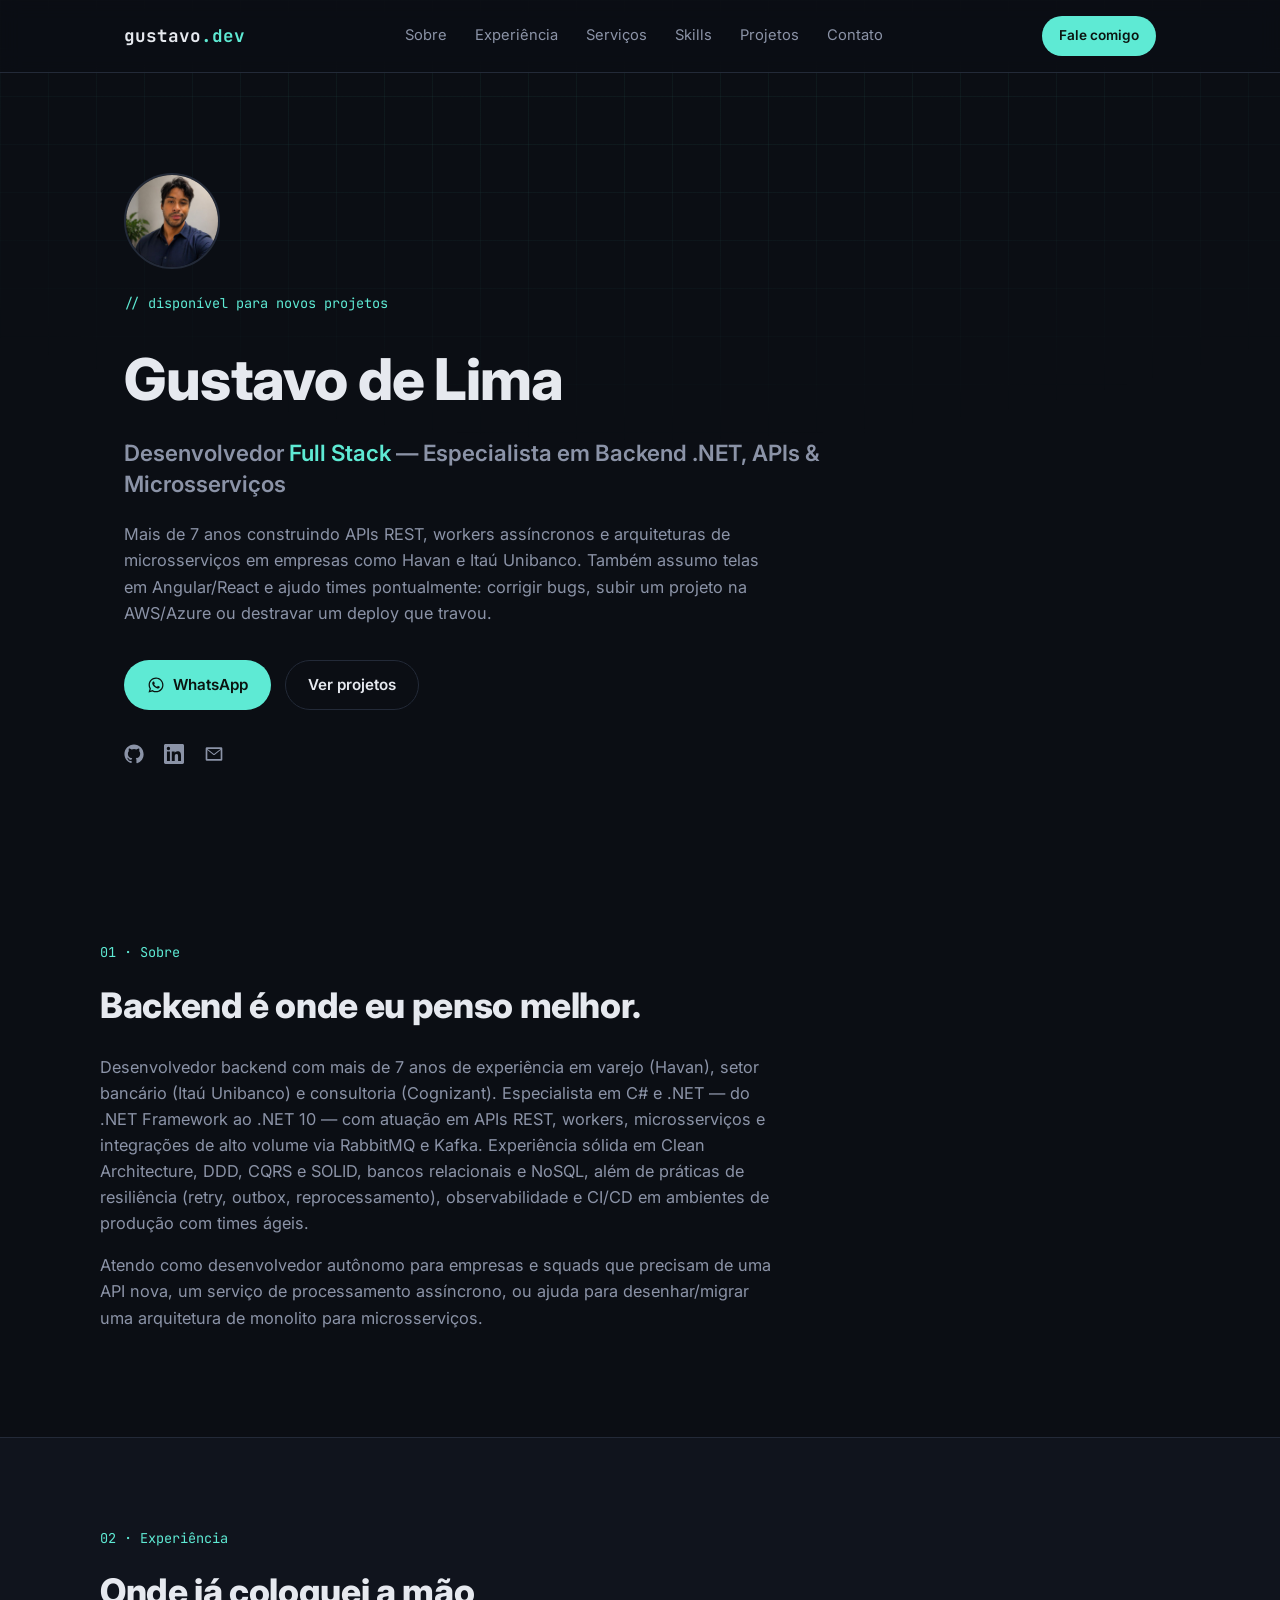
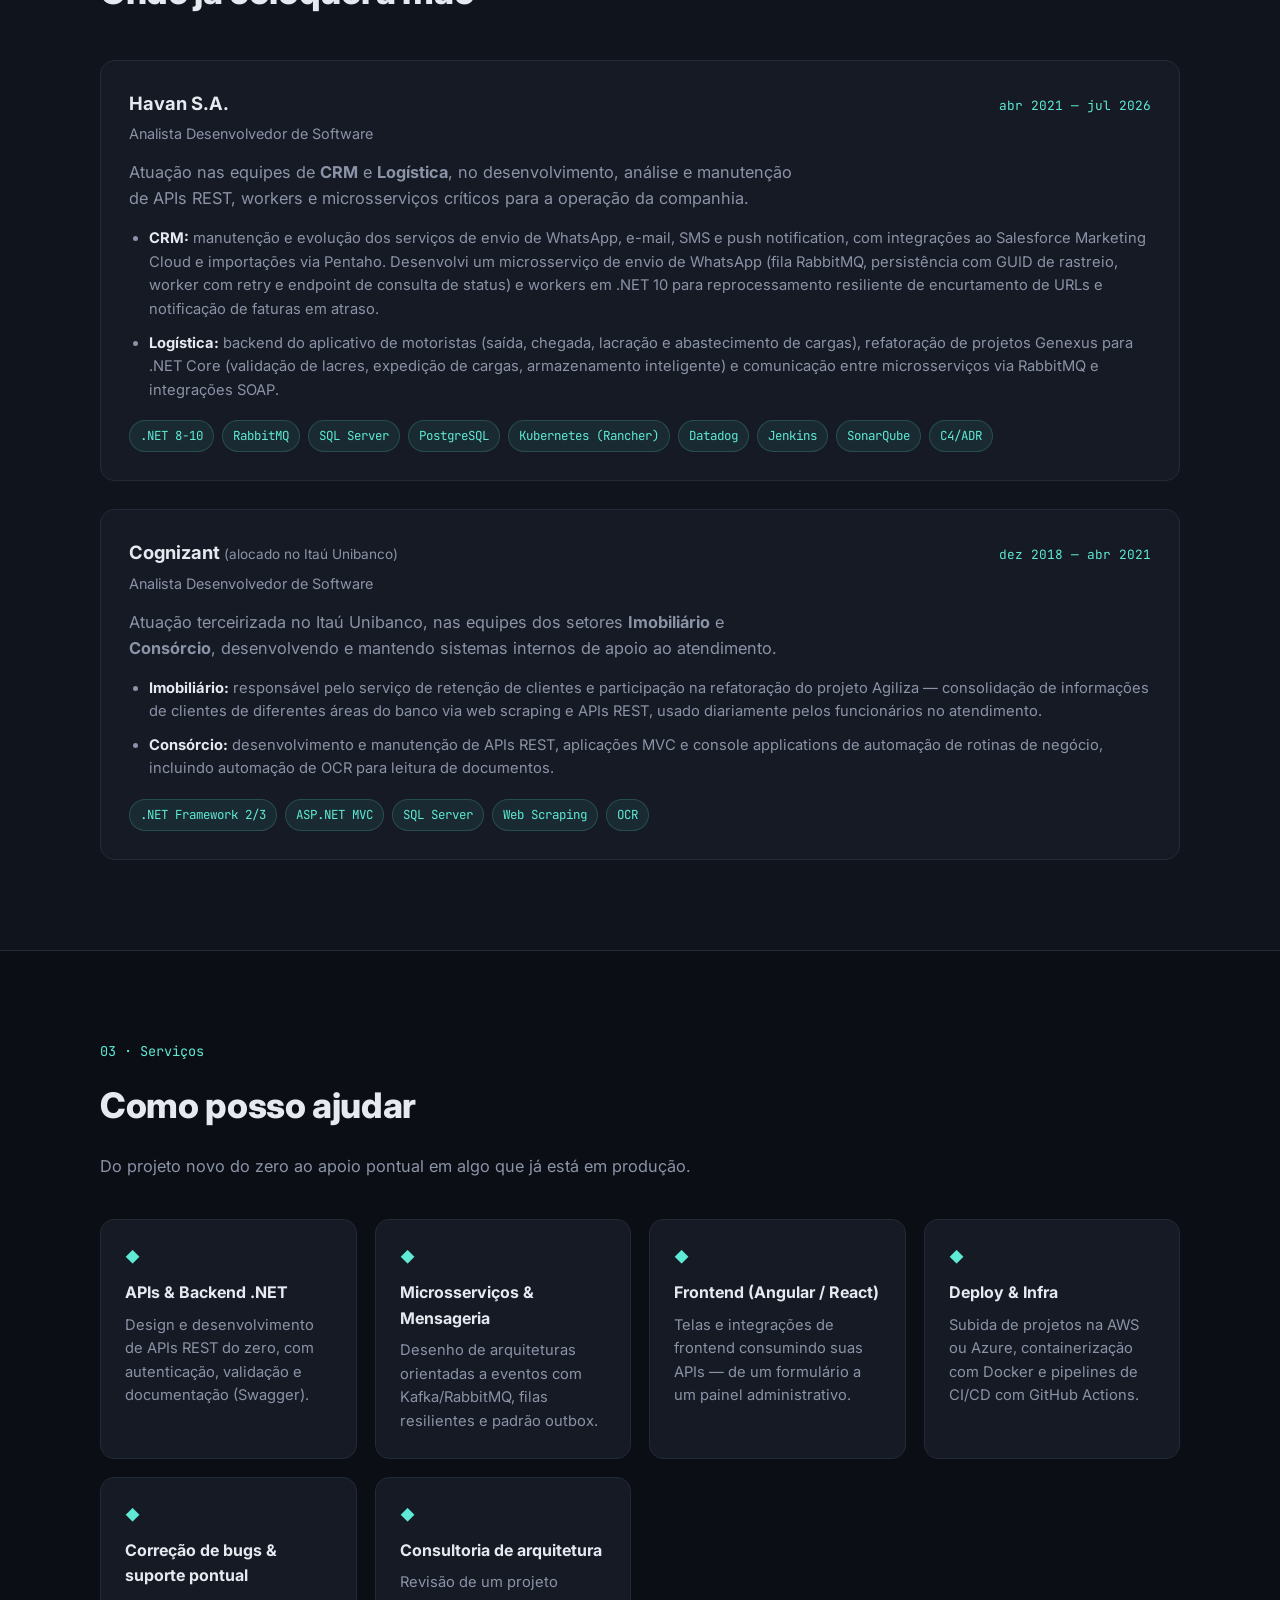
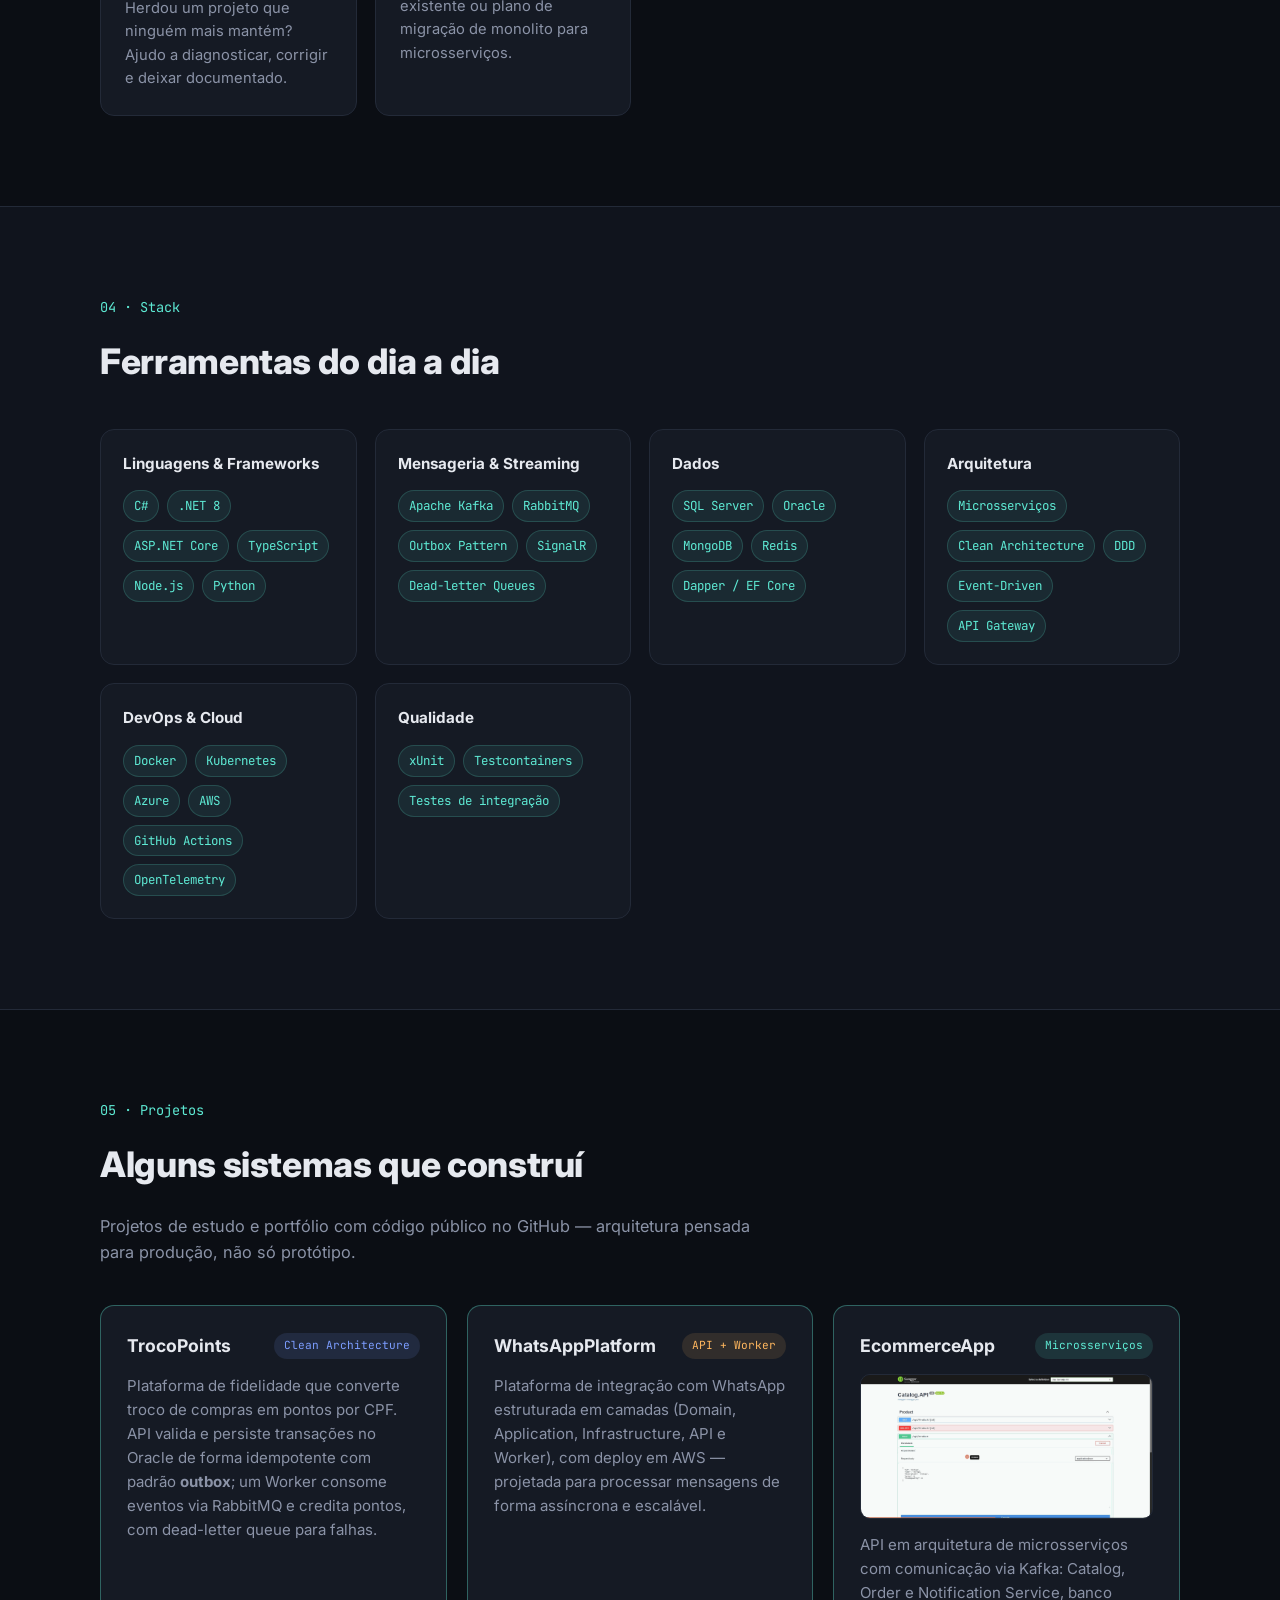
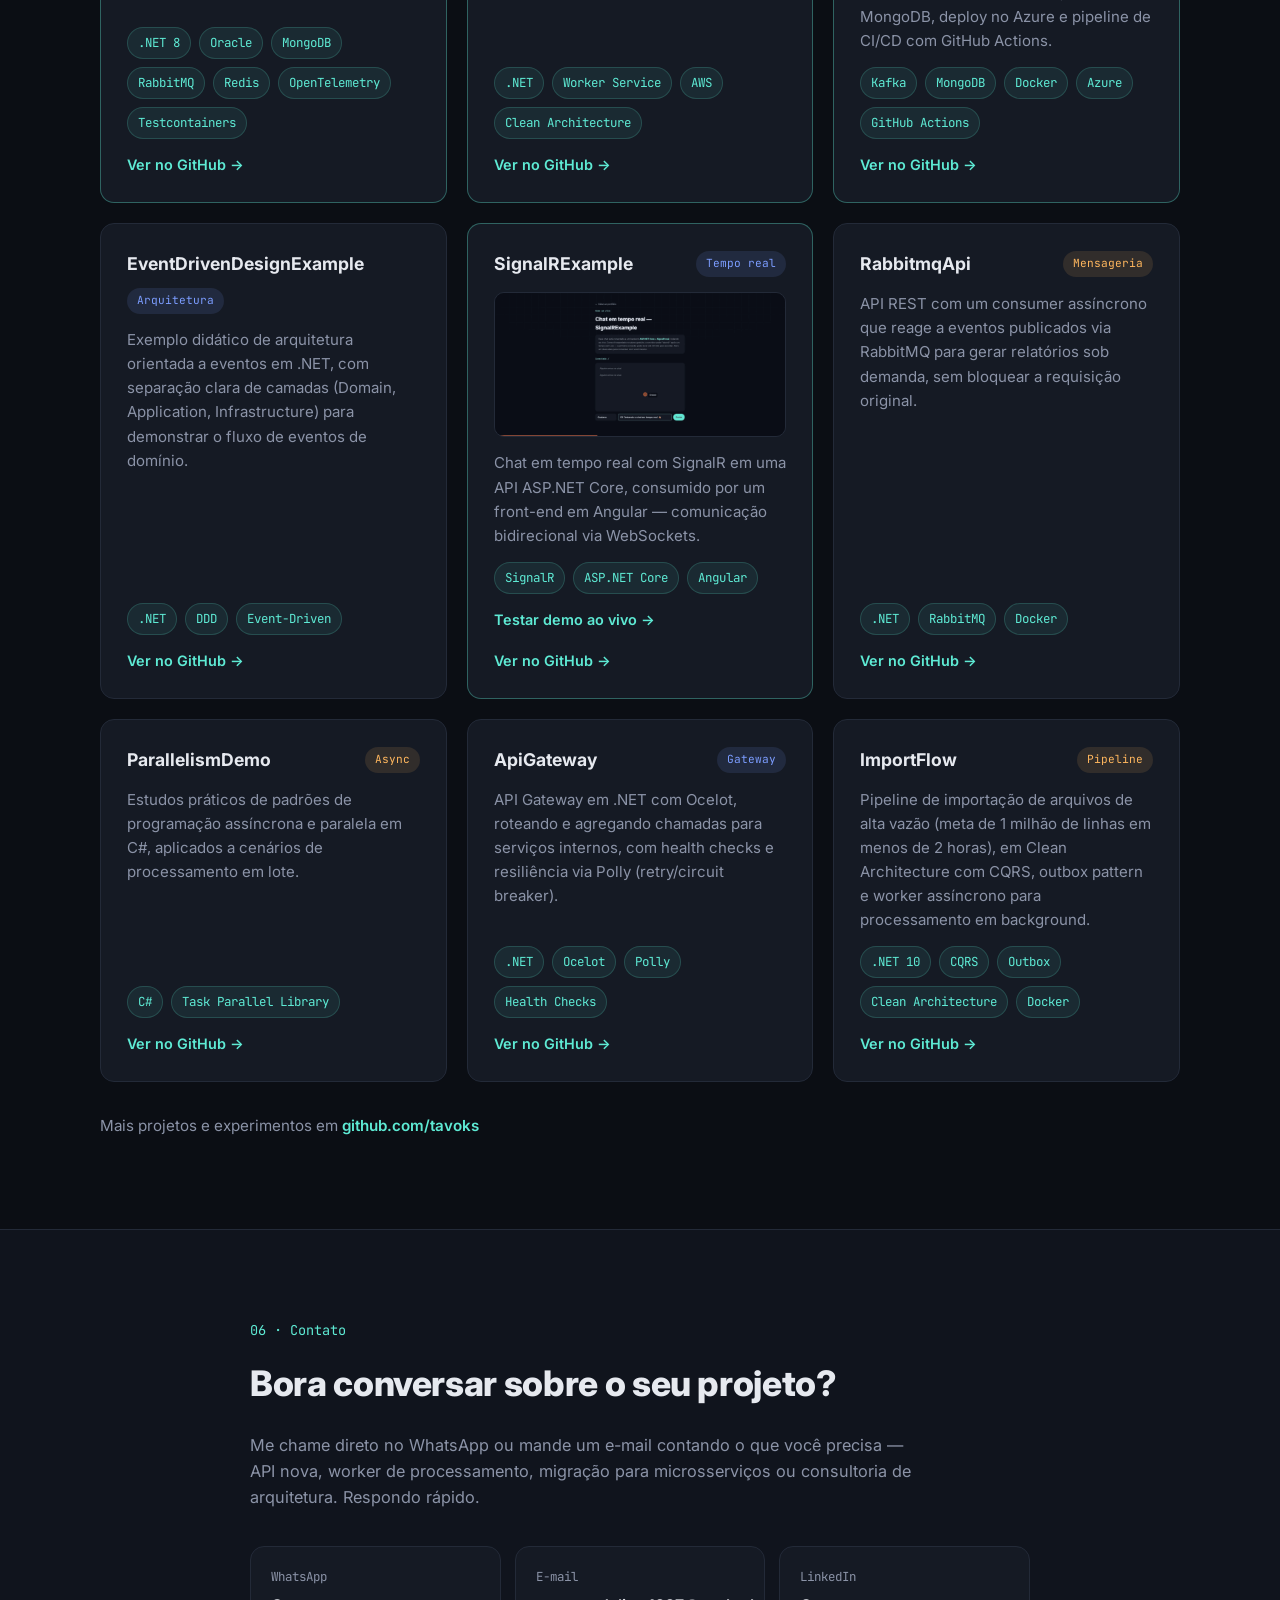
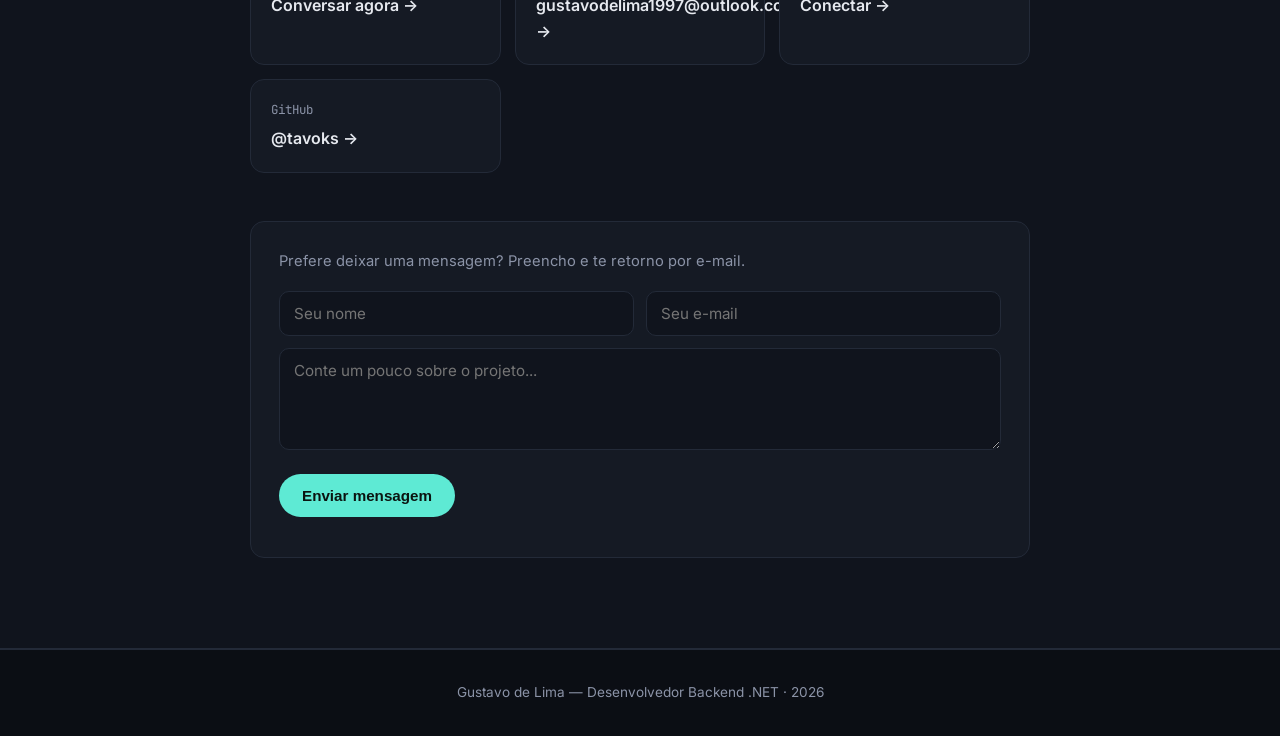
==== index.html @ 50f47895 "Adiciona cards do ApiGateway e ImportFlow" ====
<!DOCTYPE html>
<html lang="pt-BR">
<head>
<meta charset="UTF-8">
<meta name="viewport" content="width=device-width, initial-scale=1.0">
<title>Gustavo de Lima — Desenvolvedor Backend .NET</title>
<meta name="description" content="Gustavo de Lima — Desenvolvedor backend freelancer especializado em APIs REST, microsserviços orientados a eventos e workers em .NET, Kafka e RabbitMQ.">
<link rel="icon" href="data:,">
<link rel="preconnect" href="https://fonts.googleapis.com">
<link rel="preconnect" href="https://fonts.gstatic.com" crossorigin>
<link href="https://fonts.googleapis.com/css2?family=JetBrains+Mono:wght@400;500;700&family=Inter:wght@400;500;600;700;800&display=swap" rel="stylesheet">
<link rel="stylesheet" href="css/style.css">
</head>
<body>

<div class="bg-grid"></div>

<header class="nav">
  <div class="nav-inner">
    <a href="#home" class="logo">gustavo<span class="accent">.dev</span></a>
    <nav class="nav-links">
      <a href="#sobre">Sobre</a>
      <a href="#experiencia">Experiência</a>
      <a href="#servicos">Serviços</a>
      <a href="#skills">Skills</a>
      <a href="#projetos">Projetos</a>
      <a href="#contato">Contato</a>
    </nav>
    <a class="btn btn-small btn-primary" href="https://wa.me/5511945741566?text=Ol%C3%A1%20Gustavo%2C%20vim%20pelo%20seu%20portf%C3%B3lio%20e%20gostaria%20de%20conversar%20sobre%20um%20projeto." target="_blank" rel="noopener">Fale comigo</a>
  </div>
</header>

<main>

  <section id="home" class="hero">
    <div class="hero-inner">
      <img src="assets/profile.jpg" alt="Gustavo de Lima" class="hero-photo">
      <p class="eyebrow">// disponível para novos projetos</p>
      <h1>Gustavo de Lima</h1>
      <h2 class="hero-role">Desenvolvedor <span class="accent">Full Stack</span> — Especialista em Backend .NET, APIs &amp; Microsserviços</h2>
      <p class="hero-desc">
        Mais de 7 anos construindo APIs REST, workers assíncronos e arquiteturas de microsserviços
        em empresas como Havan e Itaú Unibanco. Também assumo telas em Angular/React e ajudo
        times pontualmente: corrigir bugs, subir um projeto na AWS/Azure ou destravar um
        deploy que travou.
      </p>
      <div class="hero-cta">
        <a class="btn btn-primary" href="https://wa.me/5511945741566?text=Ol%C3%A1%20Gustavo%2C%20vim%20pelo%20seu%20portf%C3%B3lio%20e%20gostaria%20de%20conversar%20sobre%20um%20projeto." target="_blank" rel="noopener">
          <svg class="ico" viewBox="0 0 24 24" fill="currentColor" width="18" height="18"><path d="M12.04 2C6.58 2 2.13 6.45 2.13 11.91c0 1.79.47 3.54 1.36 5.08L2 22l5.19-1.44a9.9 9.9 0 0 0 4.85 1.24h.01c5.46 0 9.9-4.45 9.9-9.9 0-2.65-1.03-5.13-2.9-7-1.88-1.87-4.36-2.9-7.01-2.9Zm0 18.13h-.01a8.2 8.2 0 0 1-4.19-1.15l-.3-.18-3.08.86.82-3.01-.2-.31a8.19 8.19 0 0 1-1.26-4.43c0-4.53 3.69-8.22 8.23-8.22 2.2 0 4.26.86 5.82 2.42a8.16 8.16 0 0 1 2.41 5.81c0 4.53-3.69 8.21-8.24 8.21Zm4.51-6.16c-.25-.12-1.46-.72-1.69-.8-.23-.08-.39-.12-.56.13-.16.24-.64.8-.78.96-.14.16-.29.18-.53.06-.25-.12-1.05-.39-2-1.23-.74-.66-1.24-1.48-1.39-1.72-.14-.25-.02-.38.11-.5.11-.11.25-.29.37-.43.12-.15.16-.25.25-.41.08-.16.04-.31-.02-.43-.06-.12-.56-1.35-.77-1.85-.2-.48-.41-.42-.56-.43-.14-.01-.31-.01-.48-.01-.16 0-.43.06-.66.31-.23.24-.86.85-.86 2.06 0 1.22.89 2.4 1.01 2.56.12.16 1.75 2.68 4.25 3.75.59.26 1.06.41 1.42.53.6.19 1.14.16 1.57.1.48-.07 1.46-.6 1.67-1.17.2-.58.2-1.08.14-1.18-.06-.1-.22-.16-.47-.28Z"/></svg>
          WhatsApp
        </a>
        <a class="btn btn-ghost" href="#projetos">Ver projetos</a>
      </div>
      <div class="hero-links">
        <a href="https://github.com/tavoks" target="_blank" rel="noopener" aria-label="GitHub">
          <svg viewBox="0 0 24 24" fill="currentColor" width="20" height="20"><path d="M12 .5C5.65.5.5 5.65.5 12c0 5.09 3.29 9.4 7.86 10.93.58.1.79-.25.79-.56 0-.27-.01-1.17-.02-2.12-3.2.7-3.88-1.36-3.88-1.36-.52-1.33-1.28-1.68-1.28-1.68-1.05-.72.08-.7.08-.7 1.16.08 1.77 1.19 1.77 1.19 1.03 1.77 2.7 1.26 3.36.96.1-.75.4-1.26.73-1.55-2.55-.29-5.24-1.28-5.24-5.68 0-1.26.45-2.29 1.19-3.09-.12-.29-.52-1.46.11-3.05 0 0 .97-.31 3.18 1.18a10.9 10.9 0 0 1 5.79 0c2.2-1.49 3.17-1.18 3.17-1.18.63 1.59.23 2.76.11 3.05.74.8 1.19 1.83 1.19 3.09 0 4.41-2.69 5.39-5.25 5.67.41.36.78 1.06.78 2.14 0 1.55-.01 2.79-.01 3.17 0 .31.21.67.8.56A10.52 10.52 0 0 0 23.5 12C23.5 5.65 18.35.5 12 .5Z"/></svg>
        </a>
        <a href="https://www.linkedin.com/in/gustavo-lima-16621a137/" target="_blank" rel="noopener" aria-label="LinkedIn">
          <svg viewBox="0 0 24 24" fill="currentColor" width="20" height="20"><path d="M20.45 20.45h-3.55v-5.57c0-1.33-.02-3.03-1.85-3.03-1.86 0-2.14 1.45-2.14 2.94v5.66H9.36V9h3.41v1.56h.05c.47-.9 1.63-1.85 3.36-1.85 3.59 0 4.25 2.36 4.25 5.44v6.3ZM5.34 7.43a2.06 2.06 0 1 1 0-4.12 2.06 2.06 0 0 1 0 4.12ZM7.12 20.45H3.56V9h3.56v11.45ZM22.22 0H1.77C.8 0 0 .78 0 1.75v20.5C0 23.22.8 24 1.77 24h20.45c.98 0 1.78-.78 1.78-1.75V1.75C24 .78 23.2 0 22.22 0Z"/></svg>
        </a>
        <a href="mailto:gustavodelima1997@outlook.com" aria-label="E-mail">
          <svg viewBox="0 0 24 24" fill="currentColor" width="20" height="20"><path d="M2 5.5A1.5 1.5 0 0 1 3.5 4h17A1.5 1.5 0 0 1 22 5.5v13a1.5 1.5 0 0 1-1.5 1.5h-17A1.5 1.5 0 0 1 2 18.5v-13Zm2.2.5 7.8 6.1 7.8-6.1H4.2ZM20 7.3l-7.4 5.8a1 1 0 0 1-1.2 0L4 7.3V18h16V7.3Z"/></svg>
        </a>
      </div>
    </div>
  </section>

  <section id="sobre" class="section">
    <div class="section-inner">
      <p class="section-tag">01 · Sobre</p>
      <h2 class="section-title">Backend é onde eu penso melhor.</h2>
      <p class="section-text">
        Desenvolvedor backend com mais de 7 anos de experiência em varejo (Havan), setor bancário
        (Itaú Unibanco) e consultoria (Cognizant). Especialista em C# e .NET — do .NET Framework ao
        .NET 10 — com atuação em APIs REST, workers, microsserviços e integrações de alto volume via
        RabbitMQ e Kafka. Experiência sólida em Clean Architecture, DDD, CQRS e SOLID, bancos
        relacionais e NoSQL, além de práticas de resiliência (retry, outbox, reprocessamento),
        observabilidade e CI/CD em ambientes de produção com times ágeis.
      </p>
      <p class="section-text">
        Atendo como desenvolvedor autônomo para empresas e squads que precisam de uma API nova,
        um serviço de processamento assíncrono, ou ajuda para desenhar/migrar uma arquitetura
        de monolito para microsserviços.
      </p>
    </div>
  </section>

  <section id="experiencia" class="section section-alt">
    <div class="section-inner">
      <p class="section-tag">02 · Experiência</p>
      <h2 class="section-title">Onde já coloquei a mão</h2>

      <div class="timeline">
        <div class="timeline-item">
          <div class="timeline-head">
            <h3>Havan S.A.</h3>
            <span class="timeline-period">abr 2021 — jul 2026</span>
          </div>
          <p class="timeline-role">Analista Desenvolvedor de Software</p>
          <p class="section-text">
            Atuação nas equipes de <strong>CRM</strong> e <strong>Logística</strong>, no desenvolvimento,
            análise e manutenção de APIs REST, workers e microsserviços críticos para a operação da companhia.
          </p>
          <ul class="timeline-list">
            <li><strong>CRM:</strong> manutenção e evolução dos serviços de envio de WhatsApp, e-mail, SMS e push notification,
            com integrações ao Salesforce Marketing Cloud e importações via Pentaho. Desenvolvi um microsserviço de envio
            de WhatsApp (fila RabbitMQ, persistência com GUID de rastreio, worker com retry e endpoint de consulta de status)
            e workers em .NET 10 para reprocessamento resiliente de encurtamento de URLs e notificação de faturas em atraso.</li>
            <li><strong>Logística:</strong> backend do aplicativo de motoristas (saída, chegada, lacração e abastecimento de
            cargas), refatoração de projetos Genexus para .NET Core (validação de lacres, expedição de cargas, armazenamento
            inteligente) e comunicação entre microsserviços via RabbitMQ e integrações SOAP.</li>
          </ul>
          <div class="chips">
            <span class="chip">.NET 8-10</span><span class="chip">RabbitMQ</span><span class="chip">SQL Server</span>
            <span class="chip">PostgreSQL</span><span class="chip">Kubernetes (Rancher)</span><span class="chip">Datadog</span>
            <span class="chip">Jenkins</span><span class="chip">SonarQube</span><span class="chip">C4/ADR</span>
          </div>
        </div>

        <div class="timeline-item">
          <div class="timeline-head">
            <h3>Cognizant <span class="timeline-client">(alocado no Itaú Unibanco)</span></h3>
            <span class="timeline-period">dez 2018 — abr 2021</span>
          </div>
          <p class="timeline-role">Analista Desenvolvedor de Software</p>
          <p class="section-text">
            Atuação terceirizada no Itaú Unibanco, nas equipes dos setores <strong>Imobiliário</strong> e
            <strong>Consórcio</strong>, desenvolvendo e mantendo sistemas internos de apoio ao atendimento.
          </p>
          <ul class="timeline-list">
            <li><strong>Imobiliário:</strong> responsável pelo serviço de retenção de clientes e participação na
            refatoração do projeto Agiliza — consolidação de informações de clientes de diferentes áreas do banco
            via web scraping e APIs REST, usado diariamente pelos funcionários no atendimento.</li>
            <li><strong>Consórcio:</strong> desenvolvimento e manutenção de APIs REST, aplicações MVC e console
            applications de automação de rotinas de negócio, incluindo automação de OCR para leitura de documentos.</li>
          </ul>
          <div class="chips">
            <span class="chip">.NET Framework 2/3</span><span class="chip">ASP.NET MVC</span><span class="chip">SQL Server</span>
            <span class="chip">Web Scraping</span><span class="chip">OCR</span>
          </div>
        </div>
      </div>
    </div>
  </section>

  <section id="servicos" class="section">
    <div class="section-inner">
      <p class="section-tag">03 · Serviços</p>
      <h2 class="section-title">Como posso ajudar</h2>
      <p class="section-text">Do projeto novo do zero ao apoio pontual em algo que já está em produção.</p>

      <div class="services-grid">
        <div class="service-card">
          <span class="service-icon">◆</span>
          <h3>APIs &amp; Backend .NET</h3>
          <p>Design e desenvolvimento de APIs REST do zero, com autenticação, validação e documentação (Swagger).</p>
        </div>
        <div class="service-card">
          <span class="service-icon">◆</span>
          <h3>Microsserviços &amp; Mensageria</h3>
          <p>Desenho de arquiteturas orientadas a eventos com Kafka/RabbitMQ, filas resilientes e padrão outbox.</p>
        </div>
        <div class="service-card">
          <span class="service-icon">◆</span>
          <h3>Frontend (Angular / React)</h3>
          <p>Telas e integrações de frontend consumindo suas APIs — de um formulário a um painel administrativo.</p>
        </div>
        <div class="service-card">
          <span class="service-icon">◆</span>
          <h3>Deploy &amp; Infra</h3>
          <p>Subida de projetos na AWS ou Azure, containerização com Docker e pipelines de CI/CD com GitHub Actions.</p>
        </div>
        <div class="service-card">
          <span class="service-icon">◆</span>
          <h3>Correção de bugs &amp; suporte pontual</h3>
          <p>Herdou um projeto que ninguém mais mantém? Ajudo a diagnosticar, corrigir e deixar documentado.</p>
        </div>
        <div class="service-card">
          <span class="service-icon">◆</span>
          <h3>Consultoria de arquitetura</h3>
          <p>Revisão de um projeto existente ou plano de migração de monolito para microsserviços.</p>
        </div>
      </div>
    </div>
  </section>

  <section id="skills" class="section section-alt">
    <div class="section-inner">
      <p class="section-tag">04 · Stack</p>
      <h2 class="section-title">Ferramentas do dia a dia</h2>
      <div class="skills-grid">
        <div class="skill-card">
          <h3>Linguagens &amp; Frameworks</h3>
          <div class="chips">
            <span class="chip">C#</span><span class="chip">.NET 8</span><span class="chip">ASP.NET Core</span>
            <span class="chip">TypeScript</span><span class="chip">Node.js</span><span class="chip">Python</span>
          </div>
        </div>
        <div class="skill-card">
          <h3>Mensageria &amp; Streaming</h3>
          <div class="chips">
            <span class="chip">Apache Kafka</span><span class="chip">RabbitMQ</span><span class="chip">Outbox Pattern</span>
            <span class="chip">SignalR</span><span class="chip">Dead-letter Queues</span>
          </div>
        </div>
        <div class="skill-card">
          <h3>Dados</h3>
          <div class="chips">
            <span class="chip">SQL Server</span><span class="chip">Oracle</span><span class="chip">MongoDB</span>
            <span class="chip">Redis</span><span class="chip">Dapper / EF Core</span>
          </div>
        </div>
        <div class="skill-card">
          <h3>Arquitetura</h3>
          <div class="chips">
            <span class="chip">Microsserviços</span><span class="chip">Clean Architecture</span><span class="chip">DDD</span>
            <span class="chip">Event-Driven</span><span class="chip">API Gateway</span>
          </div>
        </div>
        <div class="skill-card">
          <h3>DevOps &amp; Cloud</h3>
          <div class="chips">
            <span class="chip">Docker</span><span class="chip">Kubernetes</span><span class="chip">Azure</span>
            <span class="chip">AWS</span><span class="chip">GitHub Actions</span><span class="chip">OpenTelemetry</span>
          </div>
        </div>
        <div class="skill-card">
          <h3>Qualidade</h3>
          <div class="chips">
            <span class="chip">xUnit</span><span class="chip">Testcontainers</span><span class="chip">Testes de integração</span>
          </div>
        </div>
      </div>
    </div>
  </section>

  <section id="projetos" class="section">
    <div class="section-inner">
      <p class="section-tag">05 · Projetos</p>
      <h2 class="section-title">Alguns sistemas que construí</h2>
      <p class="section-text">Projetos de estudo e portfólio com código público no GitHub — arquitetura pensada para produção, não só protótipo.</p>

      <div class="projects-grid">

        <article class="project-card featured">
          <div class="project-head">
            <h3>TrocoPoints</h3>
            <span class="tag tag-api">Clean Architecture</span>
          </div>
          <p>Plataforma de fidelidade que converte troco de compras em pontos por CPF. API valida e persiste transações no Oracle de forma idempotente com padrão <strong>outbox</strong>; um Worker consome eventos via RabbitMQ e credita pontos, com dead-letter queue para falhas.</p>
          <div class="chips">
            <span class="chip">.NET 8</span><span class="chip">Oracle</span><span class="chip">MongoDB</span><span class="chip">RabbitMQ</span><span class="chip">Redis</span><span class="chip">OpenTelemetry</span><span class="chip">Testcontainers</span>
          </div>
          <a class="project-link" href="https://github.com/tavoks/TrocoPoints" target="_blank" rel="noopener">Ver no GitHub →</a>
        </article>

        <article class="project-card featured">
          <div class="project-head">
            <h3>WhatsAppPlatform</h3>
            <span class="tag tag-worker">API + Worker</span>
          </div>
          <p>Plataforma de integração com WhatsApp estruturada em camadas (Domain, Application, Infrastructure, API e Worker), com deploy em AWS — projetada para processar mensagens de forma assíncrona e escalável.</p>
          <div class="chips">
            <span class="chip">.NET</span><span class="chip">Worker Service</span><span class="chip">AWS</span><span class="chip">Clean Architecture</span>
          </div>
          <a class="project-link" href="https://github.com/tavoks/WhatsAppPlatform" target="_blank" rel="noopener">Ver no GitHub →</a>
        </article>

        <article class="project-card featured">
          <div class="project-head">
            <h3>EcommerceApp</h3>
            <span class="tag tag-micro">Microsserviços</span>
          </div>
          <img src="assets/ecommerceapp-demo.gif" alt="Demonstração da API EcommerceApp criando um produto via Swagger" class="project-gif" loading="lazy">
          <p>API em arquitetura de microsserviços com comunicação via Kafka: Catalog, Order e Notification Service, banco MongoDB, deploy no Azure e pipeline de CI/CD com GitHub Actions.</p>
          <div class="chips">
            <span class="chip">Kafka</span><span class="chip">MongoDB</span><span class="chip">Docker</span><span class="chip">Azure</span><span class="chip">GitHub Actions</span>
          </div>
          <a class="project-link" href="https://github.com/tavoks/EcommerceApp" target="_blank" rel="noopener">Ver no GitHub →</a>
        </article>

        <article class="project-card">
          <div class="project-head">
            <h3>EventDrivenDesignExample</h3>
            <span class="tag tag-api">Arquitetura</span>
          </div>
          <p>Exemplo didático de arquitetura orientada a eventos em .NET, com separação clara de camadas (Domain, Application, Infrastructure) para demonstrar o fluxo de eventos de domínio.</p>
          <div class="chips">
            <span class="chip">.NET</span><span class="chip">DDD</span><span class="chip">Event-Driven</span>
          </div>
          <a class="project-link" href="https://github.com/tavoks/EventDrivenDesignExample" target="_blank" rel="noopener">Ver no GitHub →</a>
        </article>

        <article class="project-card featured">
          <div class="project-head">
            <h3>SignalRExample</h3>
            <span class="tag tag-api">Tempo real</span>
          </div>
          <img src="assets/signalr-chat-demo.gif" alt="Duas pessoas conversando em tempo real no chat SignalR" class="project-gif" loading="lazy">
          <p>Chat em tempo real com SignalR em uma API ASP.NET Core, consumido por um front-end em Angular — comunicação bidirecional via WebSockets.</p>
          <div class="chips">
            <span class="chip">SignalR</span><span class="chip">ASP.NET Core</span><span class="chip">Angular</span>
          </div>
          <div class="project-links">
            <a class="project-link" href="demos/chat.html" target="_blank" rel="noopener">Testar demo ao vivo →</a>
            <a class="project-link" href="https://github.com/tavoks/SignalRExample" target="_blank" rel="noopener">Ver no GitHub →</a>
          </div>
        </article>

        <article class="project-card">
          <div class="project-head">
            <h3>RabbitmqApi</h3>
            <span class="tag tag-worker">Mensageria</span>
          </div>
          <p>API REST com um consumer assíncrono que reage a eventos publicados via RabbitMQ para gerar relatórios sob demanda, sem bloquear a requisição original.</p>
          <div class="chips">
            <span class="chip">.NET</span><span class="chip">RabbitMQ</span><span class="chip">Docker</span>
          </div>
          <a class="project-link" href="https://github.com/tavoks/RabbitmqApi" target="_blank" rel="noopener">Ver no GitHub →</a>
        </article>

        <article class="project-card">
          <div class="project-head">
            <h3>ParallelismDemo</h3>
            <span class="tag tag-worker">Async</span>
          </div>
          <p>Estudos práticos de padrões de programação assíncrona e paralela em C#, aplicados a cenários de processamento em lote.</p>
          <div class="chips">
            <span class="chip">C#</span><span class="chip">Task Parallel Library</span>
          </div>
          <a class="project-link" href="https://github.com/tavoks/ParallelismDemo" target="_blank" rel="noopener">Ver no GitHub →</a>
        </article>

        <article class="project-card">
          <div class="project-head">
            <h3>ApiGateway</h3>
            <span class="tag tag-api">Gateway</span>
          </div>
          <p>API Gateway em .NET com Ocelot, roteando e agregando chamadas para serviços internos, com health checks e resiliência via Polly (retry/circuit breaker).</p>
          <div class="chips">
            <span class="chip">.NET</span><span class="chip">Ocelot</span><span class="chip">Polly</span><span class="chip">Health Checks</span>
          </div>
          <a class="project-link" href="https://github.com/tavoks/ApiGateway" target="_blank" rel="noopener">Ver no GitHub →</a>
        </article>

        <article class="project-card">
          <div class="project-head">
            <h3>ImportFlow</h3>
            <span class="tag tag-worker">Pipeline</span>
          </div>
          <p>Pipeline de importação de arquivos de alta vazão (meta de 1 milhão de linhas em menos de 2 horas), em Clean Architecture com CQRS, outbox pattern e worker assíncrono para processamento em background.</p>
          <div class="chips">
            <span class="chip">.NET 10</span><span class="chip">CQRS</span><span class="chip">Outbox</span><span class="chip">Clean Architecture</span><span class="chip">Docker</span>
          </div>
          <a class="project-link" href="https://github.com/tavoks/ImportFlow" target="_blank" rel="noopener">Ver no GitHub →</a>
        </article>

      </div>

      <p class="projects-more">
        Mais projetos e experimentos em <a href="https://github.com/tavoks?tab=repositories" target="_blank" rel="noopener">github.com/tavoks</a>
      </p>
    </div>
  </section>

  <section id="contato" class="section section-alt">
    <div class="section-inner contact-inner">
      <p class="section-tag">06 · Contato</p>
      <h2 class="section-title">Bora conversar sobre o seu projeto?</h2>
      <p class="section-text">
        Me chame direto no WhatsApp ou mande um e-mail contando o que você precisa —
        API nova, worker de processamento, migração para microsserviços ou consultoria
        de arquitetura. Respondo rápido.
      </p>

      <div class="contact-grid">
        <a class="contact-card" href="https://wa.me/5511945741566?text=Ol%C3%A1%20Gustavo%2C%20vim%20pelo%20seu%20portf%C3%B3lio%20e%20gostaria%20de%20conversar%20sobre%20um%20projeto." target="_blank" rel="noopener">
          <span class="contact-label">WhatsApp</span>
          <span class="contact-value">Conversar agora →</span>
        </a>
        <a class="contact-card" href="mailto:gustavodelima1997@outlook.com">
          <span class="contact-label">E-mail</span>
          <span class="contact-value">gustavodelima1997@outlook.com →</span>
        </a>
        <a class="contact-card" href="https://www.linkedin.com/in/gustavo-lima-16621a137/" target="_blank" rel="noopener">
          <span class="contact-label">LinkedIn</span>
          <span class="contact-value">Conectar →</span>
        </a>
        <a class="contact-card" href="https://github.com/tavoks" target="_blank" rel="noopener">
          <span class="contact-label">GitHub</span>
          <span class="contact-value">@tavoks →</span>
        </a>
      </div>

      <form class="contact-form" id="contactForm" action="https://formspree.io/f/YOUR_FORM_ID" method="POST">
        <p class="form-note">Prefere deixar uma mensagem? Preencho e te retorno por e-mail.</p>
        <div class="form-row">
          <input type="text" name="name" placeholder="Seu nome" required>
          <input type="email" name="email" placeholder="Seu e-mail" required>
        </div>
        <textarea name="message" rows="4" placeholder="Conte um pouco sobre o projeto..." required></textarea>
        <button type="submit" class="btn btn-primary">Enviar mensagem</button>
        <p class="form-status" id="formStatus"></p>
      </form>
    </div>
  </section>

</main>

<footer class="footer">
  <p>Gustavo de Lima — Desenvolvedor Backend .NET · <span id="year"></span></p>
</footer>

<div id="lightbox" class="lightbox">
  <img id="lightboxImg" src="" alt="">
</div>

<script src="js/script.js"></script>
</body>
</html>
---- css/style.css ----
:root {
  --bg: #0b0e14;
  --bg-alt: #10141d;
  --surface: #151a24;
  --border: #232a38;
  --text: #e6e9ef;
  --text-muted: #8b93a7;
  --accent: #5eead4;
  --accent-2: #7c9dff;
  --danger: #ff6b6b;
  --radius: 14px;
  --max-w: 1080px;
  --font-body: 'Inter', system-ui, -apple-system, sans-serif;
  --font-mono: 'JetBrains Mono', ui-monospace, monospace;
}

* { box-sizing: border-box; margin: 0; padding: 0; }

html { scroll-behavior: smooth; }

body {
  background: var(--bg);
  color: var(--text);
  font-family: var(--font-body);
  line-height: 1.6;
  overflow-x: hidden;
}

.bg-grid {
  position: fixed;
  inset: 0;
  z-index: -1;
  background-image:
    linear-gradient(rgba(94,234,212,0.05) 1px, transparent 1px),
    linear-gradient(90deg, rgba(94,234,212,0.05) 1px, transparent 1px);
  background-size: 48px 48px;
  mask-image: radial-gradient(ellipse 80% 50% at 50% 0%, black 40%, transparent 100%);
}

a { color: inherit; text-decoration: none; }

.accent { color: var(--accent); }

/* Nav */
.nav {
  position: sticky;
  top: 0;
  z-index: 50;
  backdrop-filter: blur(10px);
  background: rgba(11,14,20,0.75);
  border-bottom: 1px solid var(--border);
}
.nav-inner {
  max-width: var(--max-w);
  margin: 0 auto;
  padding: 16px 24px;
  display: flex;
  align-items: center;
  justify-content: space-between;
  gap: 24px;
}
.logo {
  font-family: var(--font-mono);
  font-weight: 700;
  font-size: 1.1rem;
}
.nav-links {
  display: flex;
  gap: 28px;
  font-size: 0.92rem;
  color: var(--text-muted);
}
.nav-links a:hover { color: var(--text); }

/* Buttons */
.btn {
  display: inline-flex;
  align-items: center;
  gap: 8px;
  padding: 12px 22px;
  border-radius: 999px;
  font-weight: 600;
  font-size: 0.95rem;
  border: 1px solid transparent;
  cursor: pointer;
  transition: transform .15s ease, opacity .15s ease, background .15s ease;
}
.btn:hover { transform: translateY(-1px); }
.btn-primary {
  background: var(--accent);
  color: #0b1410;
}
.btn-primary:hover { opacity: 0.9; }
.btn-ghost {
  border-color: var(--border);
  color: var(--text);
}
.btn-ghost:hover { border-color: var(--accent); color: var(--accent); }
.btn-small { padding: 8px 16px; font-size: 0.85rem; }

/* Hero */
.hero {
  max-width: var(--max-w);
  margin: 0 auto;
  padding: 100px 24px 80px;
}
.hero-inner { max-width: 720px; }
.hero-photo {
  width: 96px; height: 96px; border-radius: 50%; object-fit: cover;
  border: 2px solid var(--border); margin-bottom: 24px; display: block;
}
.eyebrow {
  font-family: var(--font-mono);
  color: var(--accent);
  font-size: 0.85rem;
  margin-bottom: 18px;
}
.hero h1 {
  font-size: clamp(2.4rem, 6vw, 3.6rem);
  font-weight: 800;
  letter-spacing: -0.02em;
  margin-bottom: 12px;
}
.hero-role {
  font-size: clamp(1.1rem, 2.6vw, 1.4rem);
  font-weight: 600;
  color: var(--text-muted);
  margin-bottom: 22px;
  line-height: 1.4;
}
.hero-desc {
  color: var(--text-muted);
  font-size: 1.02rem;
  max-width: 640px;
  margin-bottom: 34px;
}
.hero-cta {
  display: flex;
  gap: 14px;
  flex-wrap: wrap;
  margin-bottom: 34px;
}
.ico { flex-shrink: 0; }
.hero-links {
  display: flex;
  gap: 20px;
  color: var(--text-muted);
}
.hero-links a { transition: color .15s ease; }
.hero-links a:hover { color: var(--accent); }

/* Sections */
.section { padding: 90px 24px; }
.section-alt { background: var(--bg-alt); border-top: 1px solid var(--border); border-bottom: 1px solid var(--border); }
.section-inner { max-width: var(--max-w); margin: 0 auto; }
.section-tag {
  font-family: var(--font-mono);
  color: var(--accent);
  font-size: 0.85rem;
  margin-bottom: 14px;
}
.section-title {
  font-size: clamp(1.6rem, 3.6vw, 2.2rem);
  font-weight: 800;
  letter-spacing: -0.01em;
  margin-bottom: 20px;
  max-width: 640px;
}
.section-text {
  color: var(--text-muted);
  max-width: 680px;
  margin-bottom: 16px;
  font-size: 1.02rem;
}

/* Timeline */
.timeline { margin-top: 40px; display: flex; flex-direction: column; gap: 28px; }
.timeline-item {
  background: var(--surface); border: 1px solid var(--border); border-radius: var(--radius);
  padding: 28px;
}
.timeline-head { display: flex; align-items: baseline; justify-content: space-between; gap: 12px; flex-wrap: wrap; margin-bottom: 4px; }
.timeline-head h3 { font-size: 1.15rem; }
.timeline-client { font-size: 0.85rem; color: var(--text-muted); font-weight: 400; }
.timeline-period { font-family: var(--font-mono); font-size: 0.8rem; color: var(--accent); white-space: nowrap; }
.timeline-role { color: var(--text-muted); font-size: 0.9rem; margin-bottom: 14px; }
.timeline-list { margin: 12px 0 18px; padding-left: 20px; display: flex; flex-direction: column; gap: 10px; }
.timeline-list li { color: var(--text-muted); font-size: 0.92rem; line-height: 1.6; }
.timeline-list strong { color: var(--text); }

/* Services */
.services-grid {
  margin-top: 40px;
  display: grid;
  grid-template-columns: repeat(auto-fit, minmax(240px, 1fr));
  gap: 18px;
}
.service-card {
  background: var(--surface);
  border: 1px solid var(--border);
  border-radius: var(--radius);
  padding: 24px;
  transition: border-color .15s ease, transform .15s ease;
}
.service-card:hover { border-color: var(--accent); transform: translateY(-2px); }
.service-icon {
  display: inline-block;
  color: var(--accent);
  font-size: 0.9rem;
  margin-bottom: 12px;
}
.service-card h3 { font-size: 1rem; margin-bottom: 8px; }
.service-card p { color: var(--text-muted); font-size: 0.92rem; }

/* Skills */
.skills-grid {
  margin-top: 40px;
  display: grid;
  grid-template-columns: repeat(auto-fit, minmax(240px, 1fr));
  gap: 18px;
}
.skill-card {
  background: var(--surface);
  border: 1px solid var(--border);
  border-radius: var(--radius);
  padding: 22px;
}
.skill-card h3 {
  font-size: 0.95rem;
  margin-bottom: 14px;
  color: var(--text);
}
.chips { display: flex; flex-wrap: wrap; gap: 8px; }
.chip {
  font-family: var(--font-mono);
  font-size: 0.78rem;
  padding: 5px 10px;
  border-radius: 999px;
  background: rgba(94,234,212,0.08);
  color: var(--accent);
  border: 1px solid rgba(94,234,212,0.18);
}

/* Projects */
.projects-grid {
  margin-top: 40px;
  display: grid;
  grid-template-columns: repeat(auto-fit, minmax(300px, 1fr));
  gap: 20px;
}
.project-card {
  background: var(--surface);
  border: 1px solid var(--border);
  border-radius: var(--radius);
  padding: 26px;
  display: flex;
  flex-direction: column;
  gap: 14px;
  transition: border-color .15s ease, transform .15s ease;
}
.project-card:hover { border-color: var(--accent); transform: translateY(-2px); }
.project-card.featured { grid-column: span 1; border-color: rgba(94,234,212,0.35); }
.project-gif { width: 100%; border-radius: 10px; border: 1px solid var(--border); display: block; cursor: zoom-in; }
.project-gif.is-expandable:hover { border-color: var(--accent); }

.lightbox {
  position: fixed; inset: 0; z-index: 100; background: rgba(6,8,12,0.92);
  display: none; align-items: center; justify-content: center; padding: 32px; cursor: zoom-out;
}
.lightbox.is-open { display: flex; }
.lightbox img { max-width: 100%; max-height: 100%; border-radius: 10px; border: 1px solid var(--border); }
.project-head { display: flex; align-items: center; justify-content: space-between; gap: 10px; flex-wrap: wrap; }
.project-head h3 { font-size: 1.1rem; }
.tag {
  font-family: var(--font-mono);
  font-size: 0.7rem;
  padding: 4px 10px;
  border-radius: 999px;
  white-space: nowrap;
}
.tag-api { background: rgba(124,157,255,0.12); color: var(--accent-2); }
.tag-worker { background: rgba(255,183,94,0.12); color: #ffb75e; }
.tag-micro { background: rgba(94,234,212,0.12); color: var(--accent); }
.project-card p { color: var(--text-muted); font-size: 0.94rem; flex-grow: 1; }
.project-link { font-weight: 600; font-size: 0.9rem; color: var(--accent); }
.project-link:hover { text-decoration: underline; }
.project-links { display: flex; gap: 18px; flex-wrap: wrap; }

.projects-more { margin-top: 32px; color: var(--text-muted); font-size: 0.95rem; }
.projects-more a { color: var(--accent); font-weight: 600; }

/* Contact */
.contact-inner { max-width: 780px; }
.contact-grid {
  margin-top: 36px;
  display: grid;
  grid-template-columns: repeat(auto-fit, minmax(200px, 1fr));
  gap: 14px;
}
.contact-card {
  background: var(--surface);
  border: 1px solid var(--border);
  border-radius: var(--radius);
  padding: 20px;
  display: flex;
  flex-direction: column;
  gap: 6px;
  transition: border-color .15s ease, transform .15s ease;
}
.contact-card:hover { border-color: var(--accent); transform: translateY(-2px); }
.contact-label { font-family: var(--font-mono); font-size: 0.78rem; color: var(--text-muted); }
.contact-value { font-weight: 600; font-size: 1rem; }

.contact-form {
  margin-top: 48px;
  background: var(--surface);
  border: 1px solid var(--border);
  border-radius: var(--radius);
  padding: 28px;
}
.form-note { color: var(--text-muted); font-size: 0.92rem; margin-bottom: 18px; }
.form-row { display: flex; gap: 12px; margin-bottom: 12px; flex-wrap: wrap; }
.form-row input, .contact-form textarea {
  flex: 1;
  min-width: 200px;
  background: var(--bg-alt);
  border: 1px solid var(--border);
  border-radius: 10px;
  padding: 12px 14px;
  color: var(--text);
  font-family: var(--font-body);
  font-size: 0.95rem;
}
.contact-form textarea { width: 100%; margin-bottom: 16px; resize: vertical; }
.form-row input:focus, .contact-form textarea:focus {
  outline: none;
  border-color: var(--accent);
}
.form-status { margin-top: 12px; font-size: 0.88rem; color: var(--text-muted); }

/* Footer */
.footer {
  text-align: center;
  padding: 32px 24px;
  color: var(--text-muted);
  font-size: 0.85rem;
  border-top: 1px solid var(--border);
}

@media (max-width: 640px) {
  .nav-links { display: none; }
  .hero { padding: 70px 20px 60px; }
  .section { padding: 60px 20px; }
}
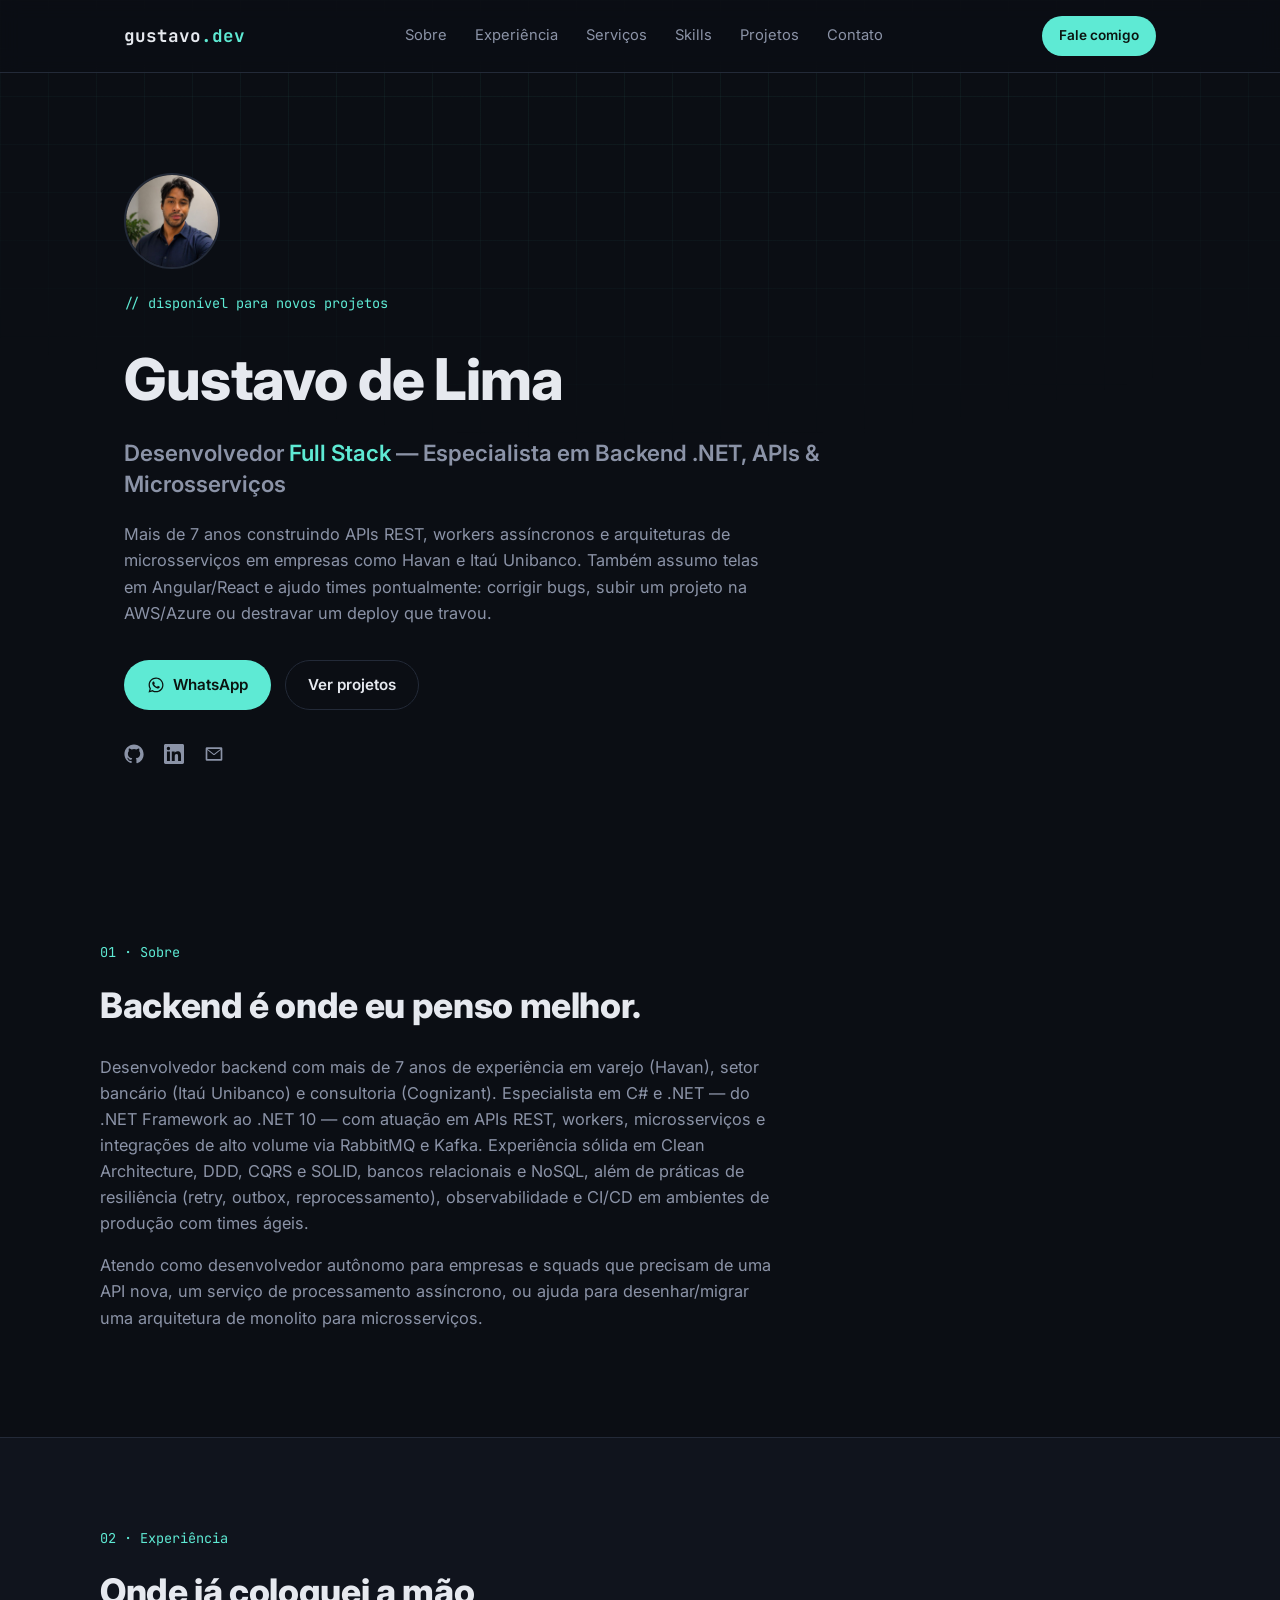
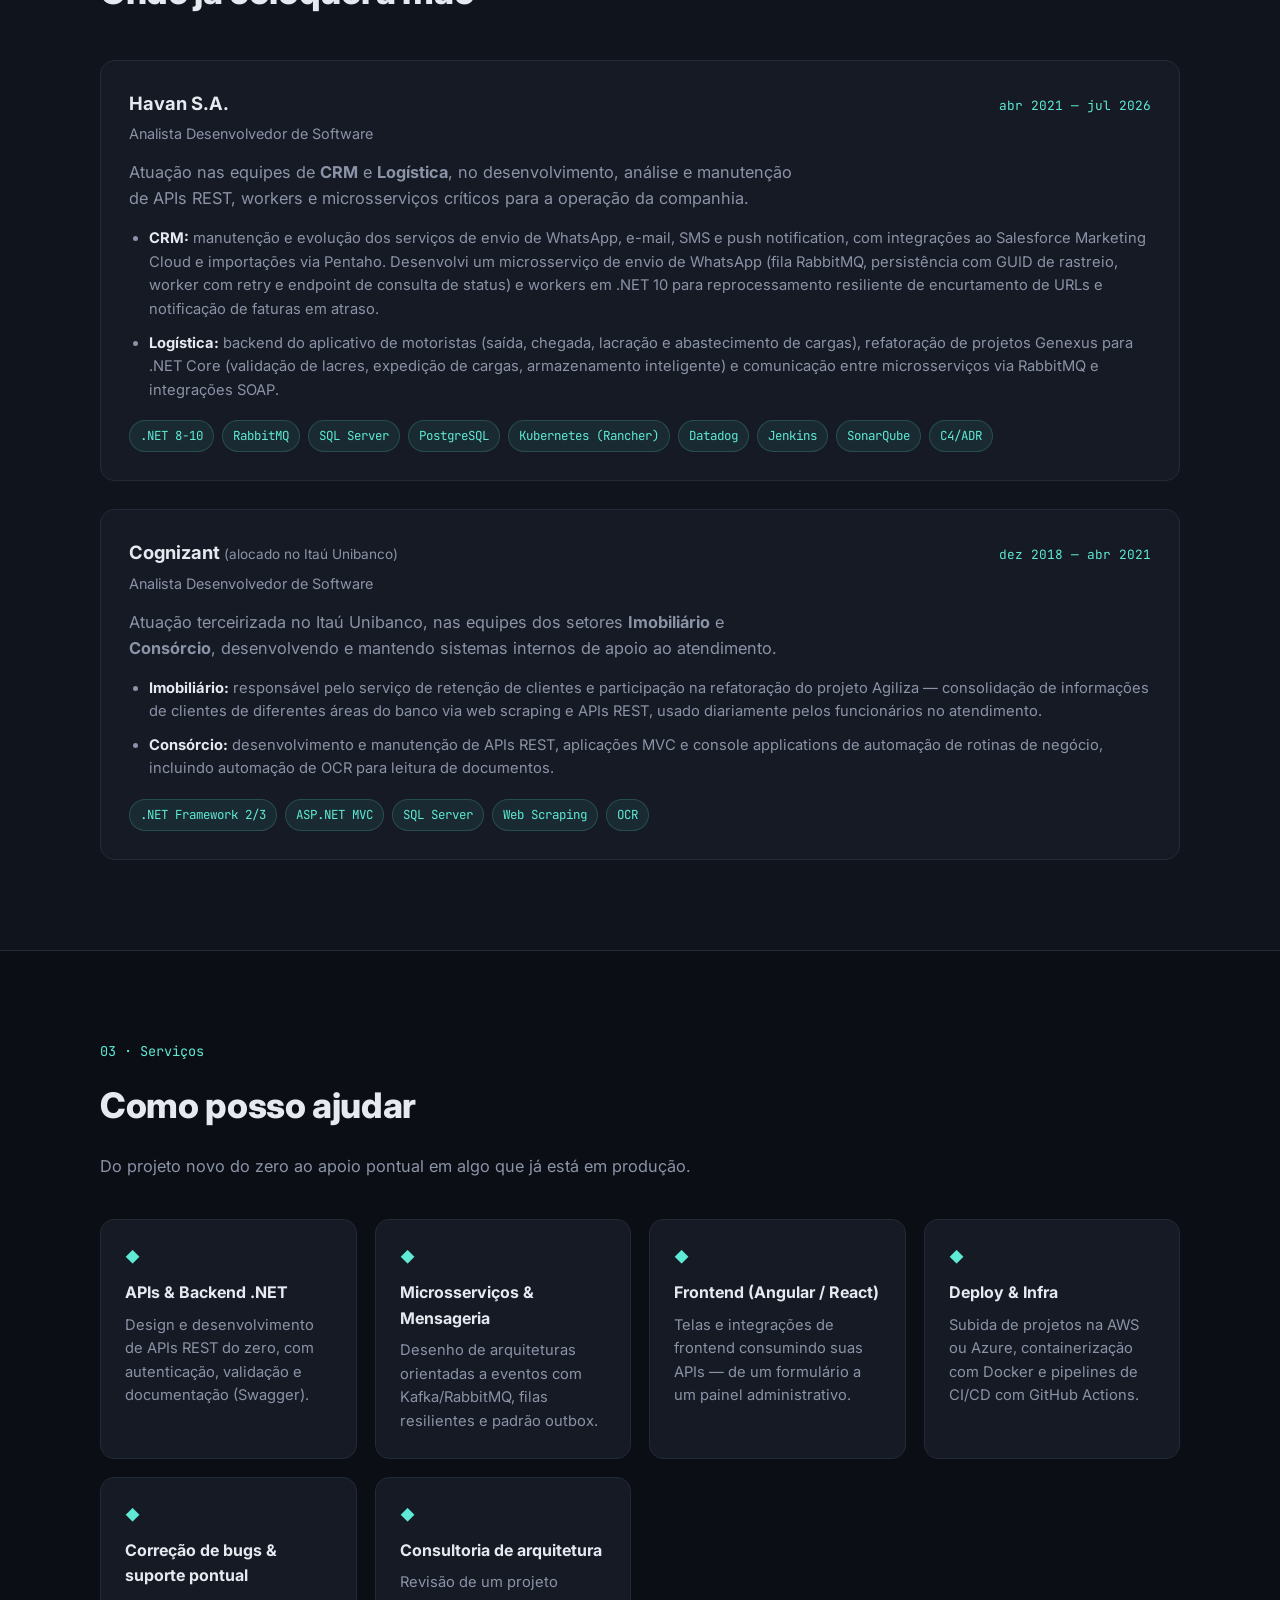
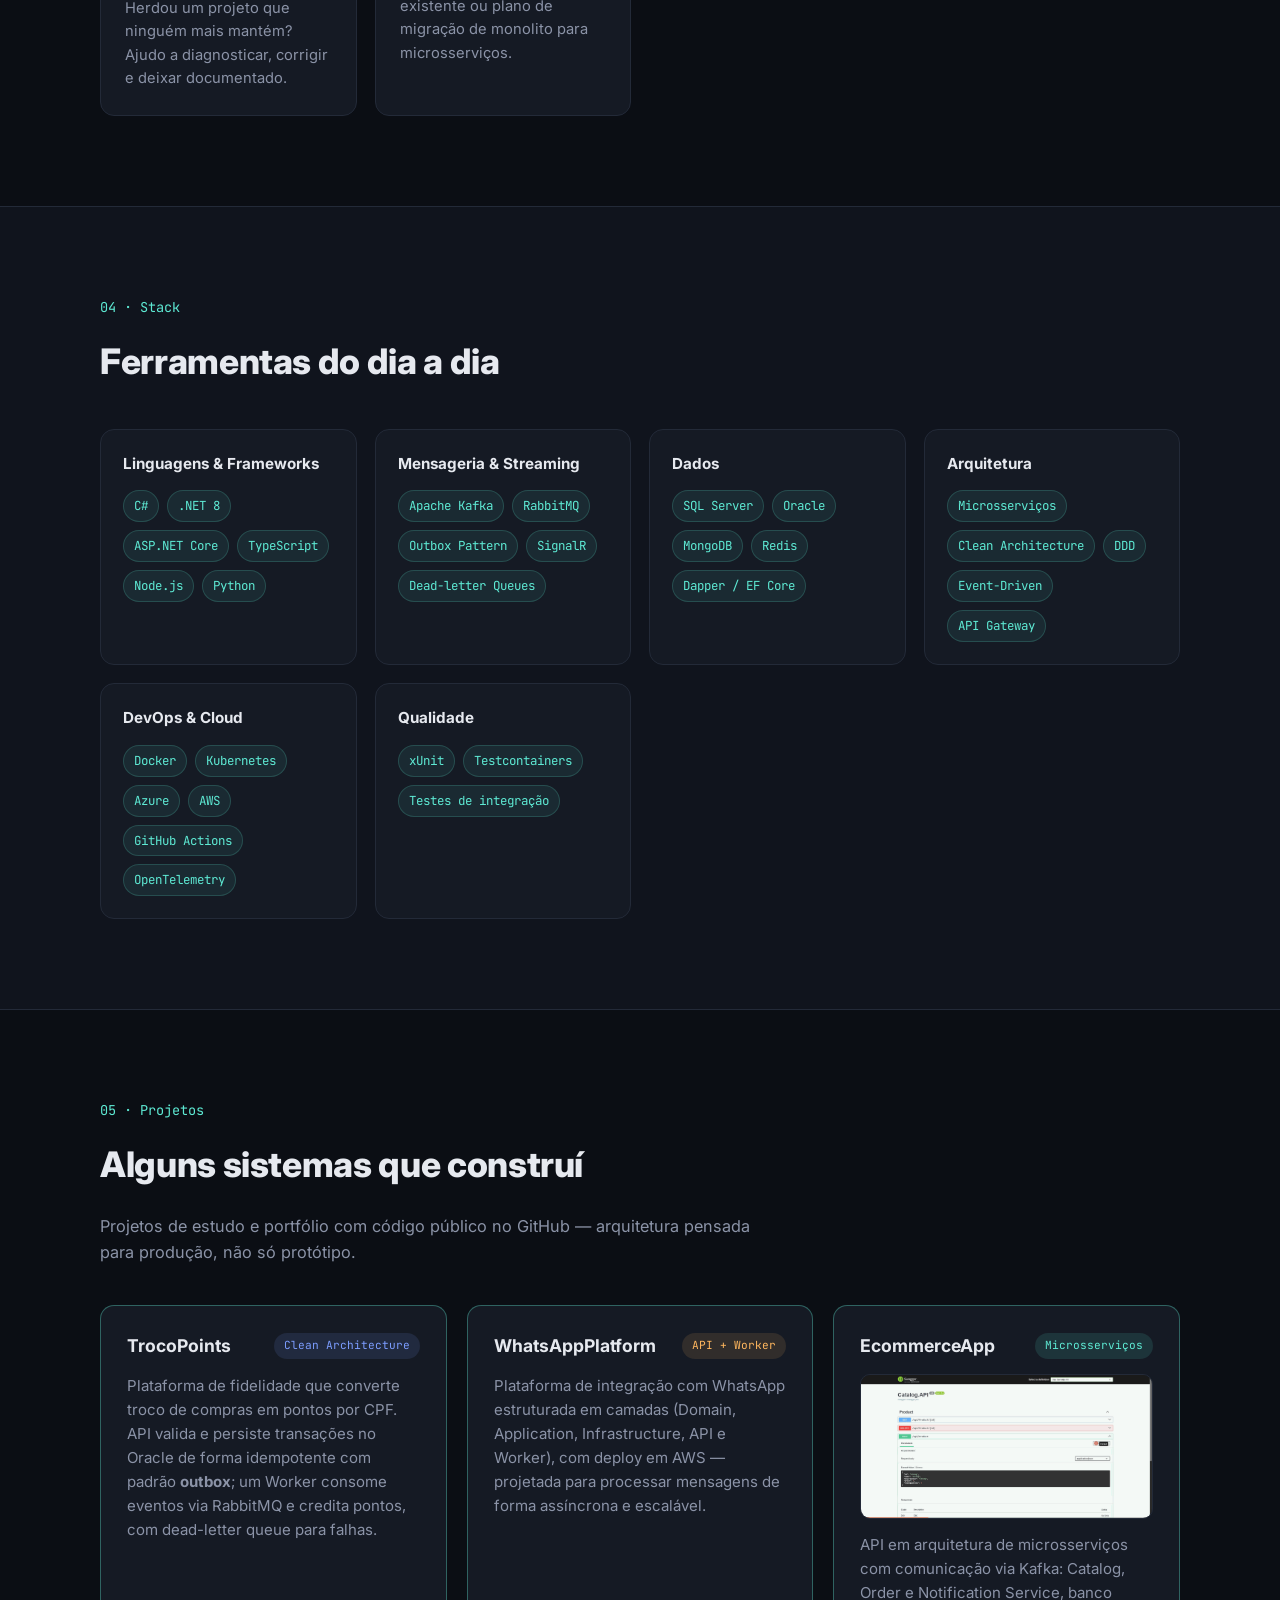
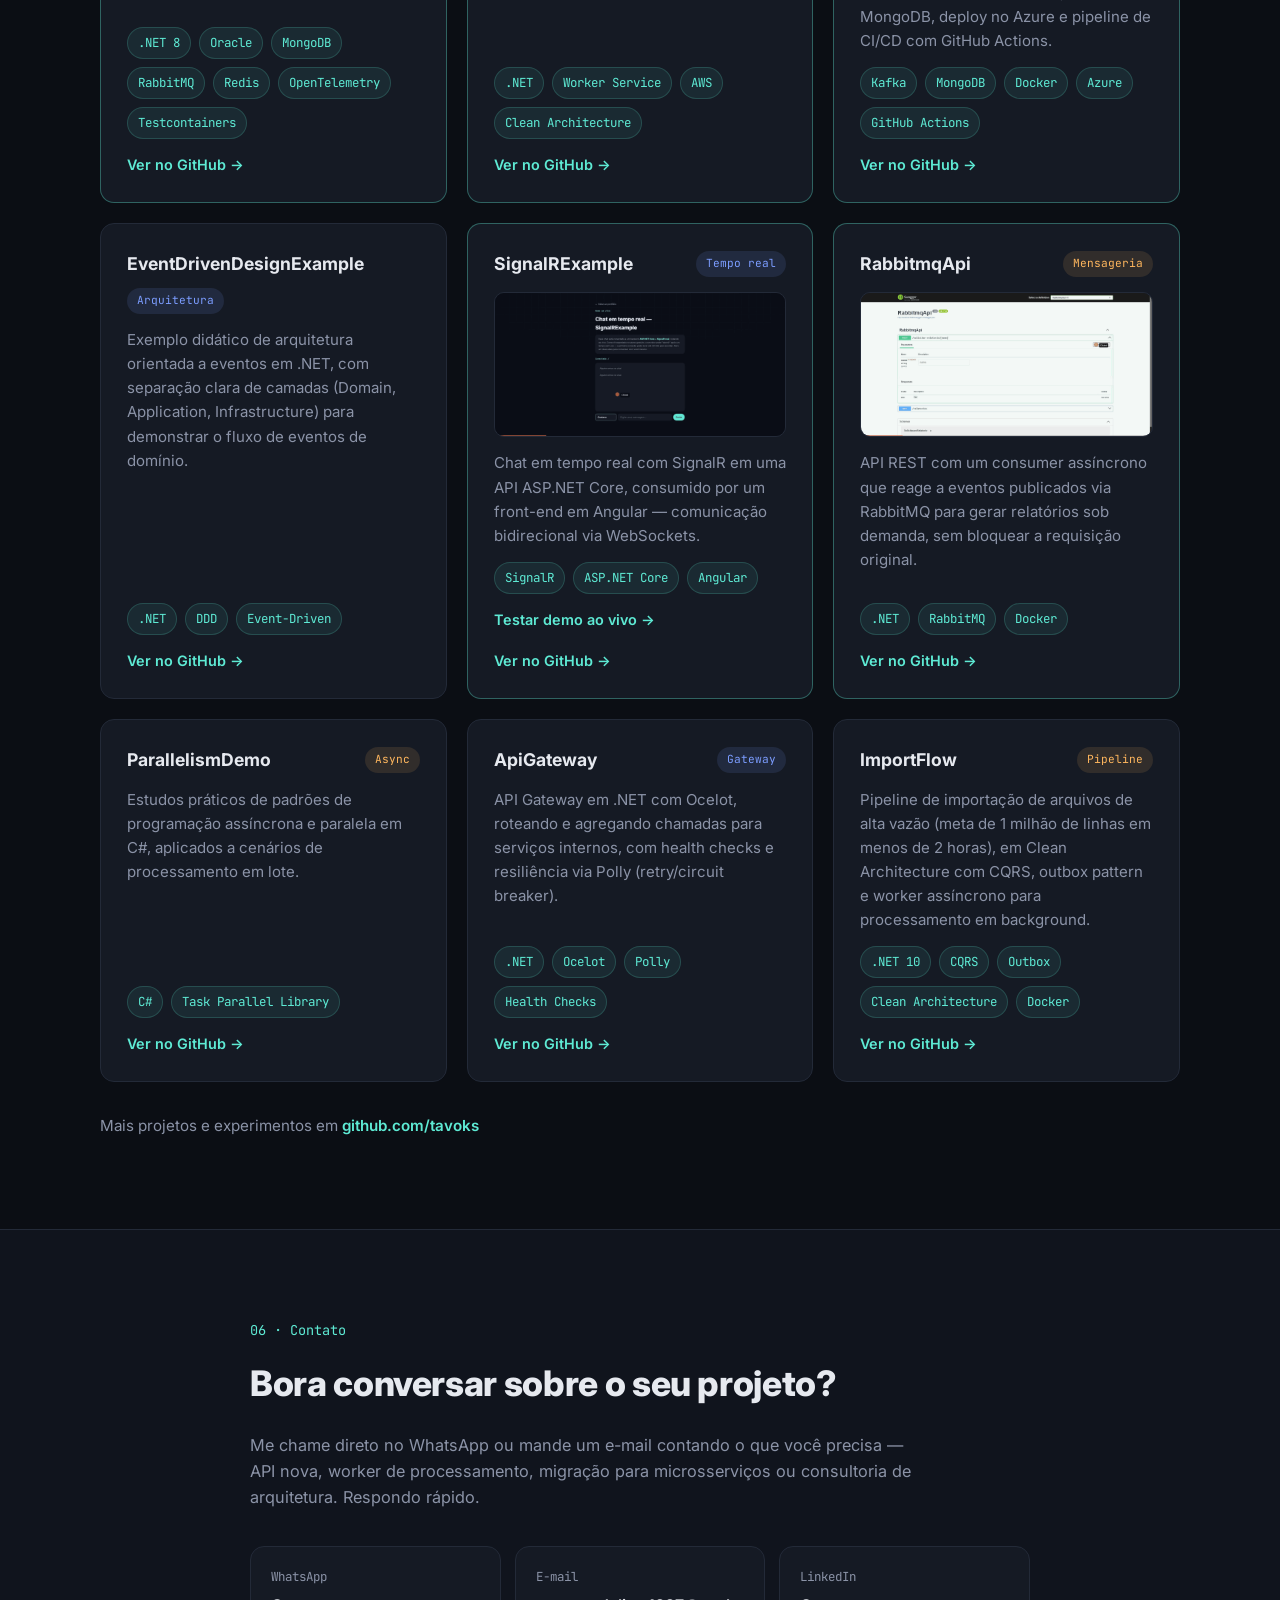
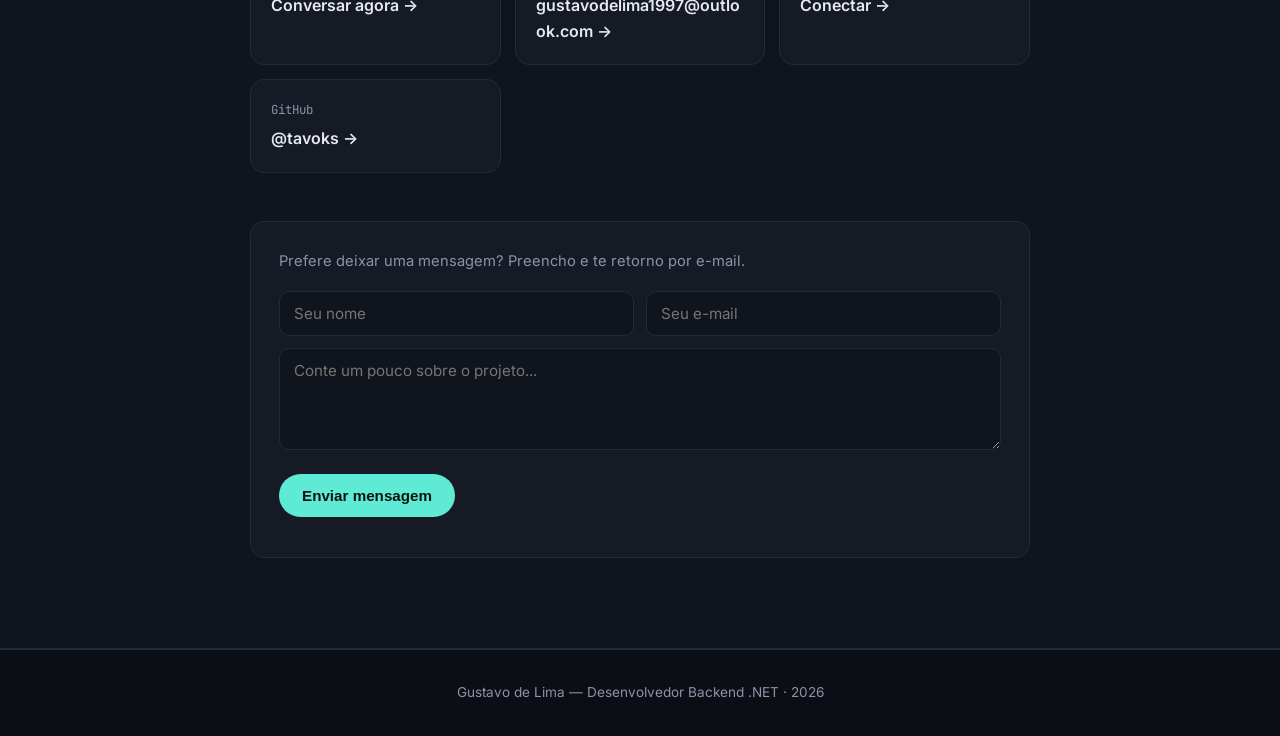
==== commit 14c053af: "Adiciona GIF de demonstracao do RabbitmqApi (Pendente -> Completado)" ====
--- a/index.html
+++ b/index.html
@@ -307,11 +307,12 @@
           </div>
         </article>
 
-        <article class="project-card">
+        <article class="project-card featured">
           <div class="project-head">
             <h3>RabbitmqApi</h3>
             <span class="tag tag-worker">Mensageria</span>
           </div>
+          <img src="assets/rabbitmqapi-demo.gif" alt="Solicitação de relatório ficando Pendente e depois Completado via RabbitMQ" class="project-gif" loading="lazy">
           <p>API REST com um consumer assíncrono que reage a eventos publicados via RabbitMQ para gerar relatórios sob demanda, sem bloquear a requisição original.</p>
           <div class="chips">
             <span class="chip">.NET</span><span class="chip">RabbitMQ</span><span class="chip">Docker</span>
--- a/css/style.css
+++ b/css/style.css
@@ -309,7 +309,7 @@
 }
 .contact-card:hover { border-color: var(--accent); transform: translateY(-2px); }
 .contact-label { font-family: var(--font-mono); font-size: 0.78rem; color: var(--text-muted); }
-.contact-value { font-weight: 600; font-size: 1rem; }
+.contact-value { font-weight: 600; font-size: 1rem; overflow-wrap: anywhere; word-break: break-word; }
 
 .contact-form {
   margin-top: 48px;
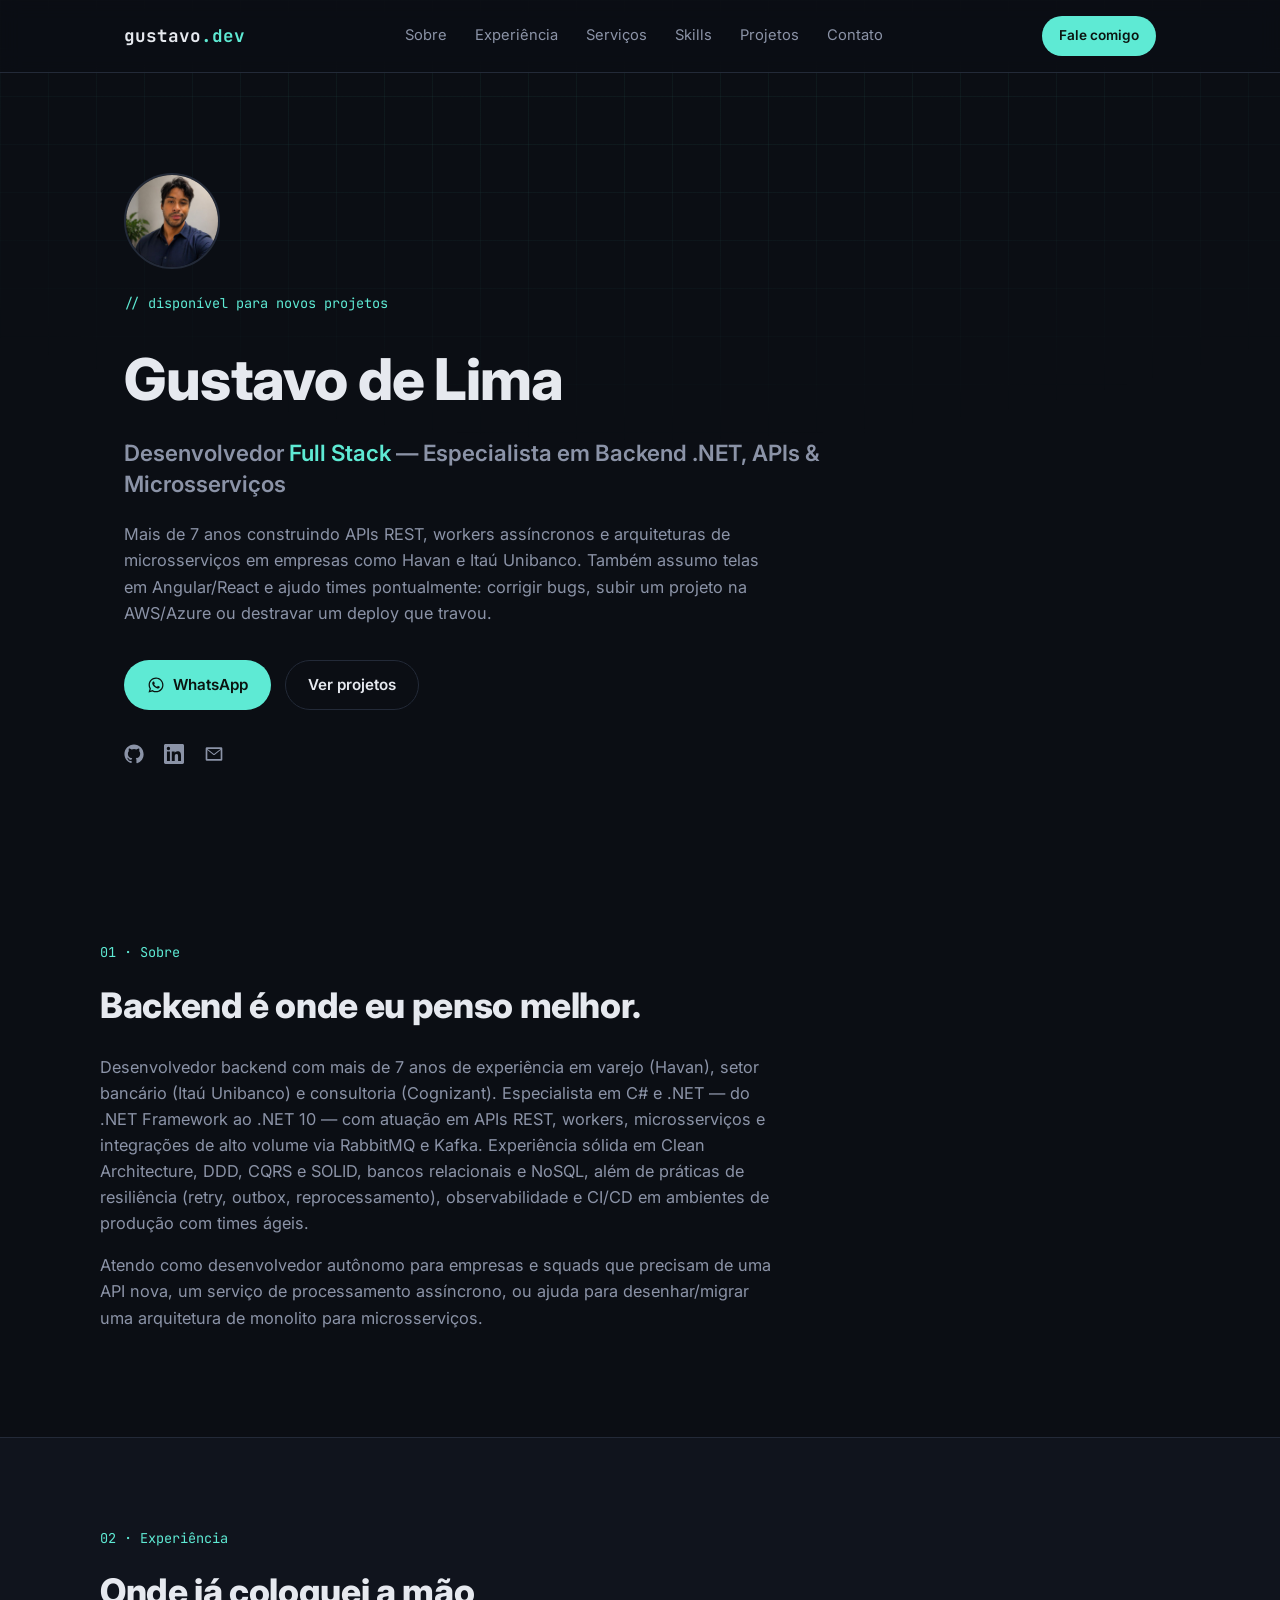
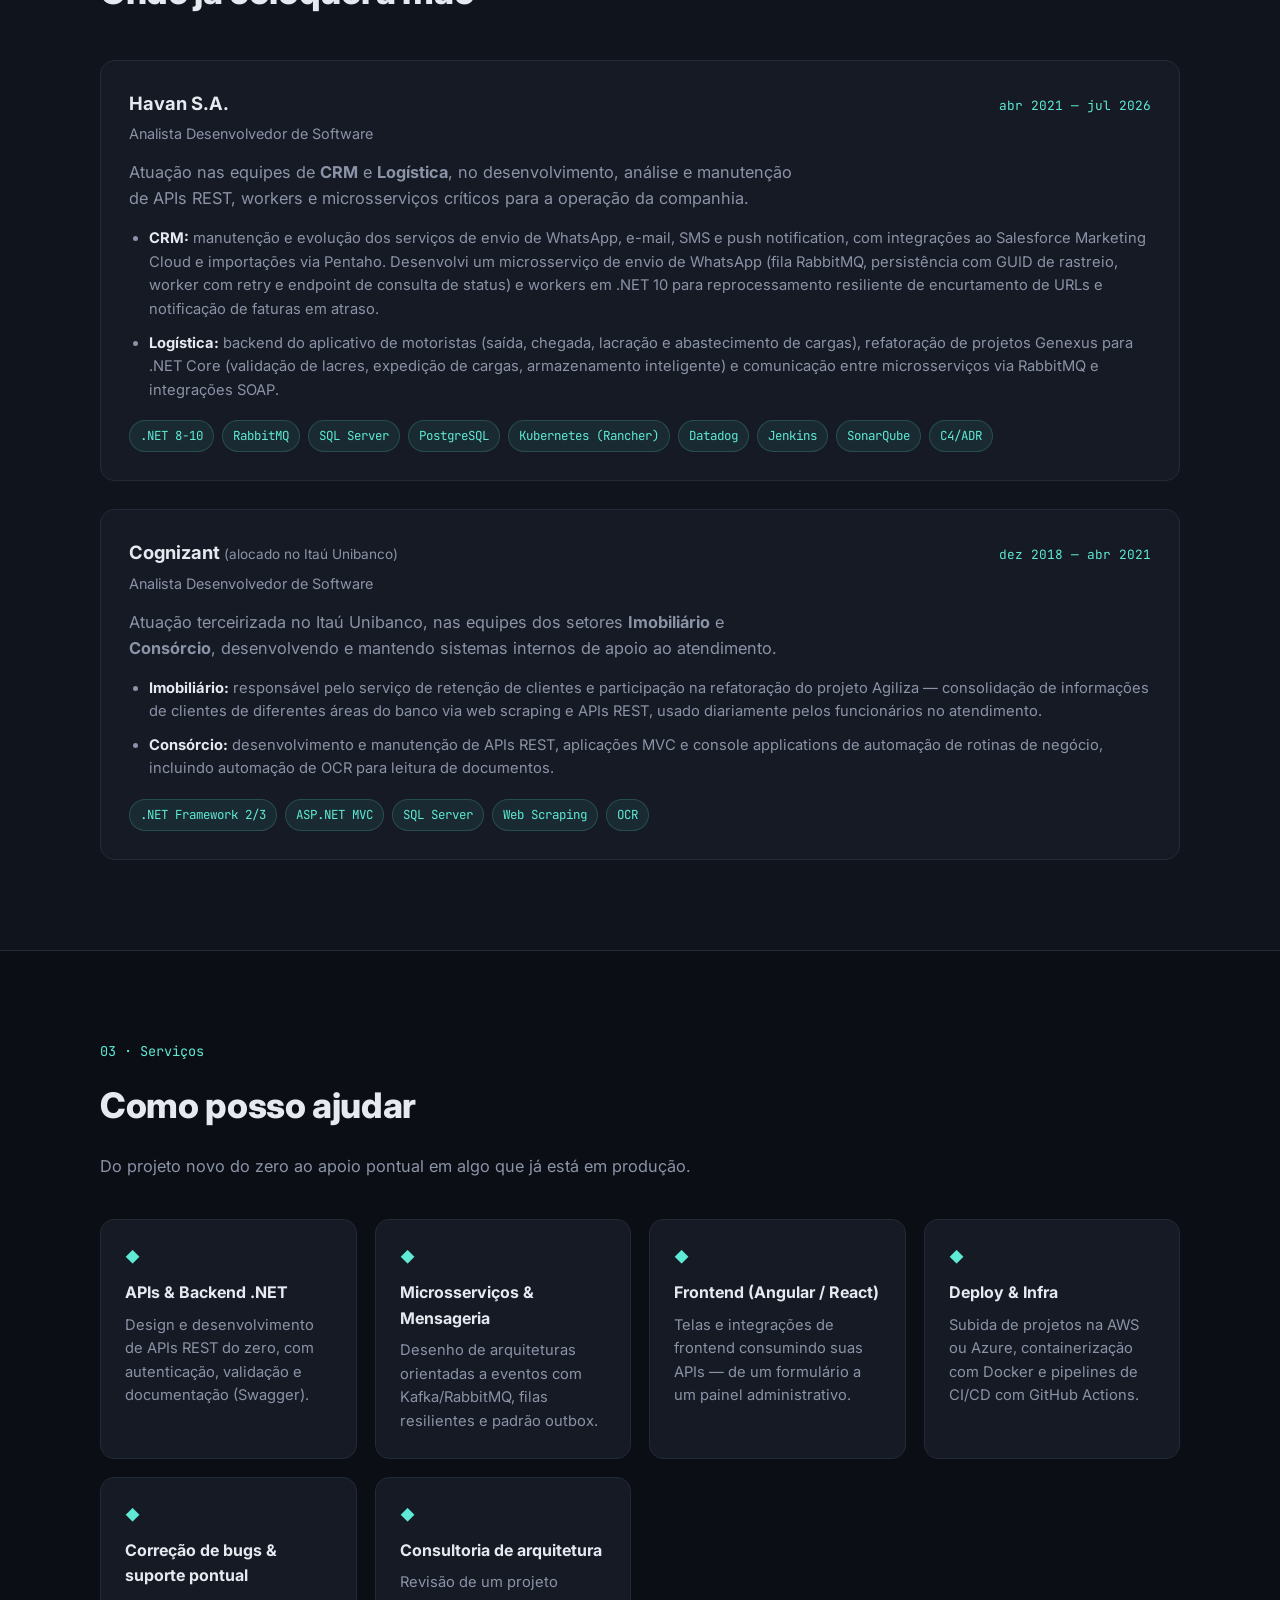
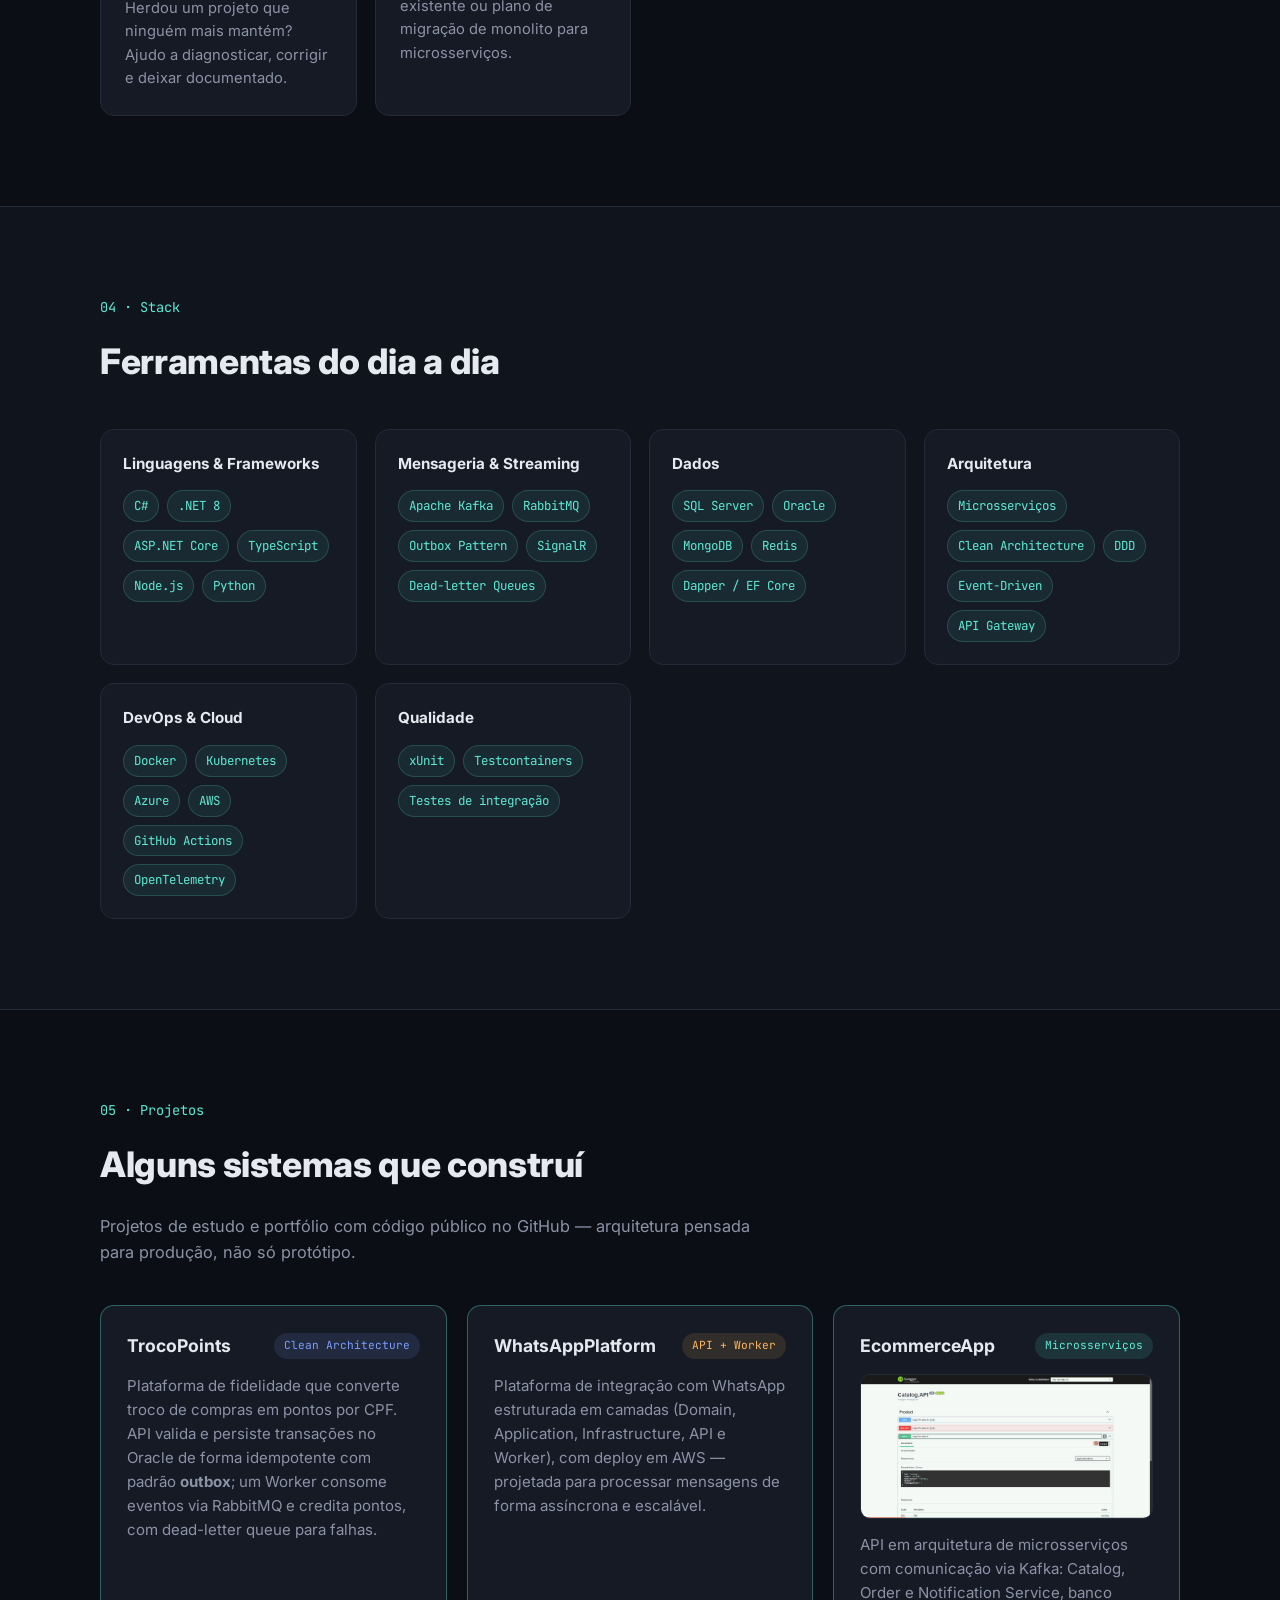
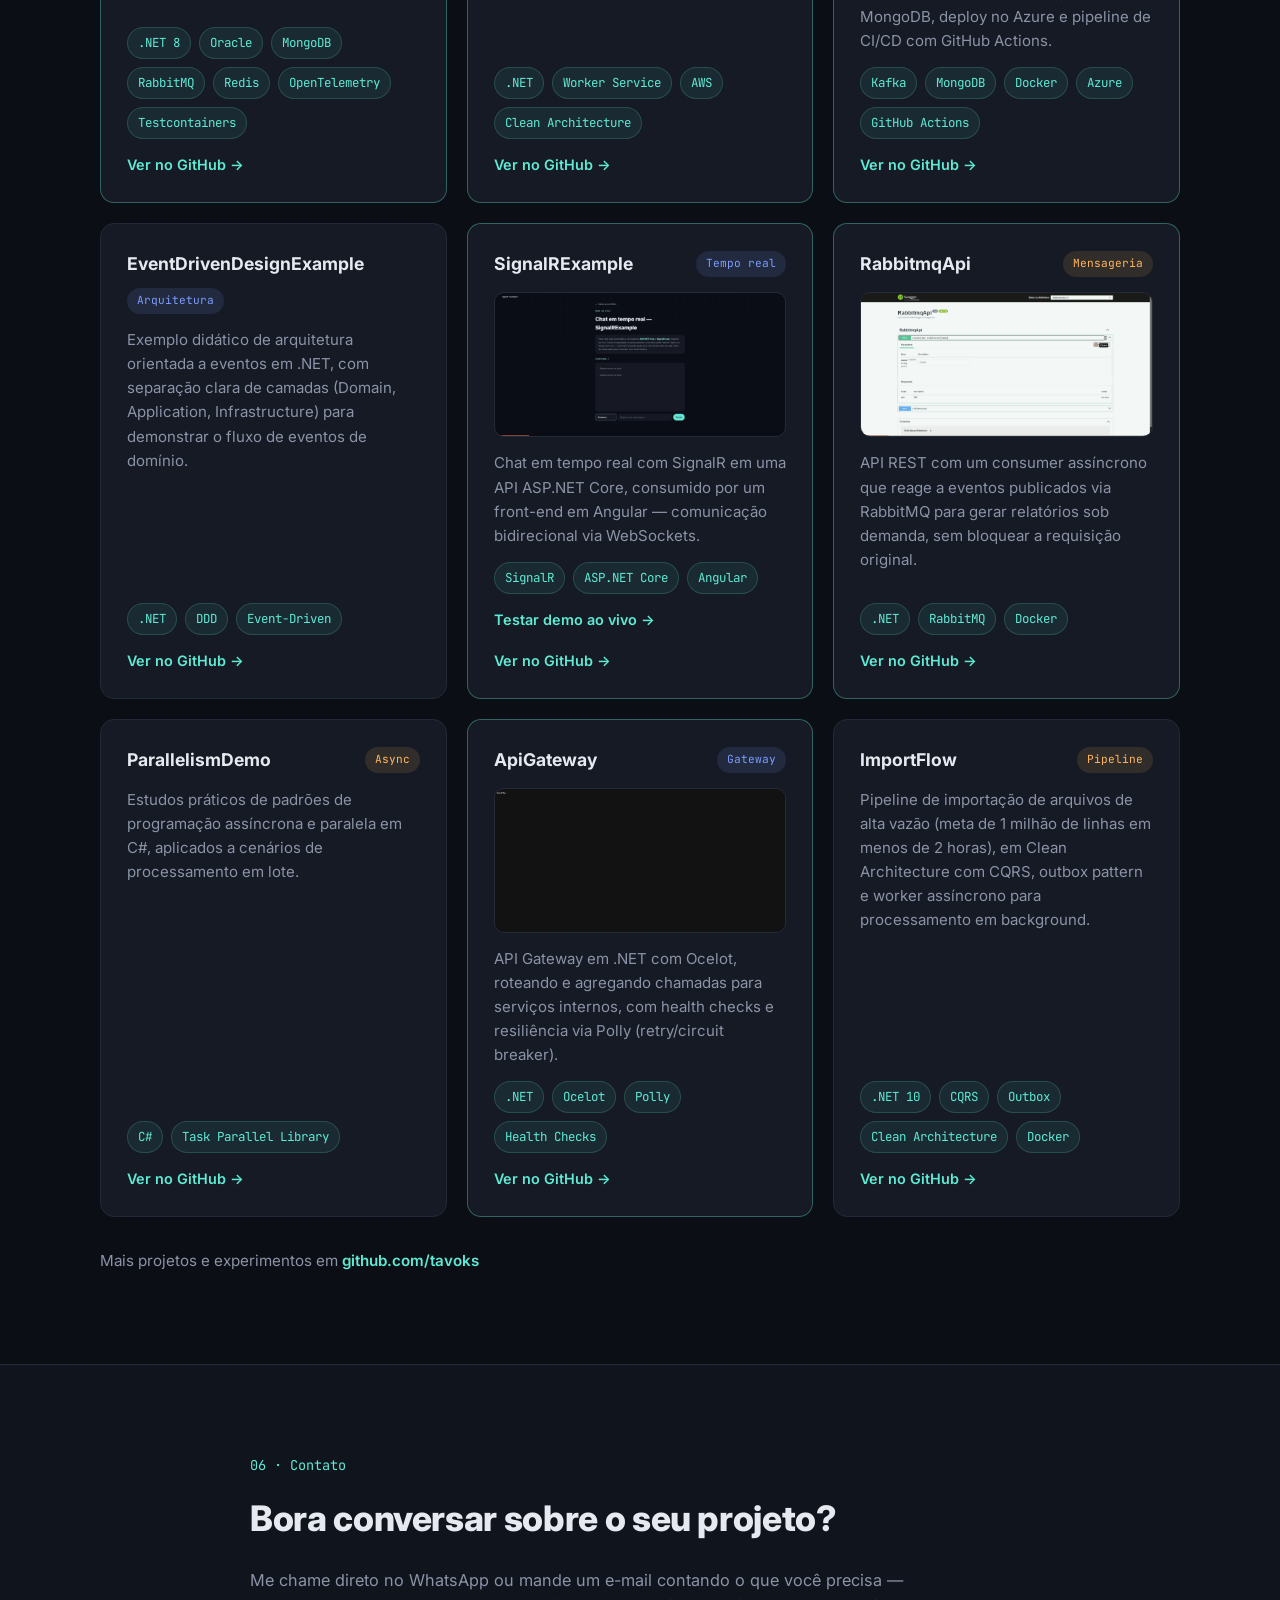
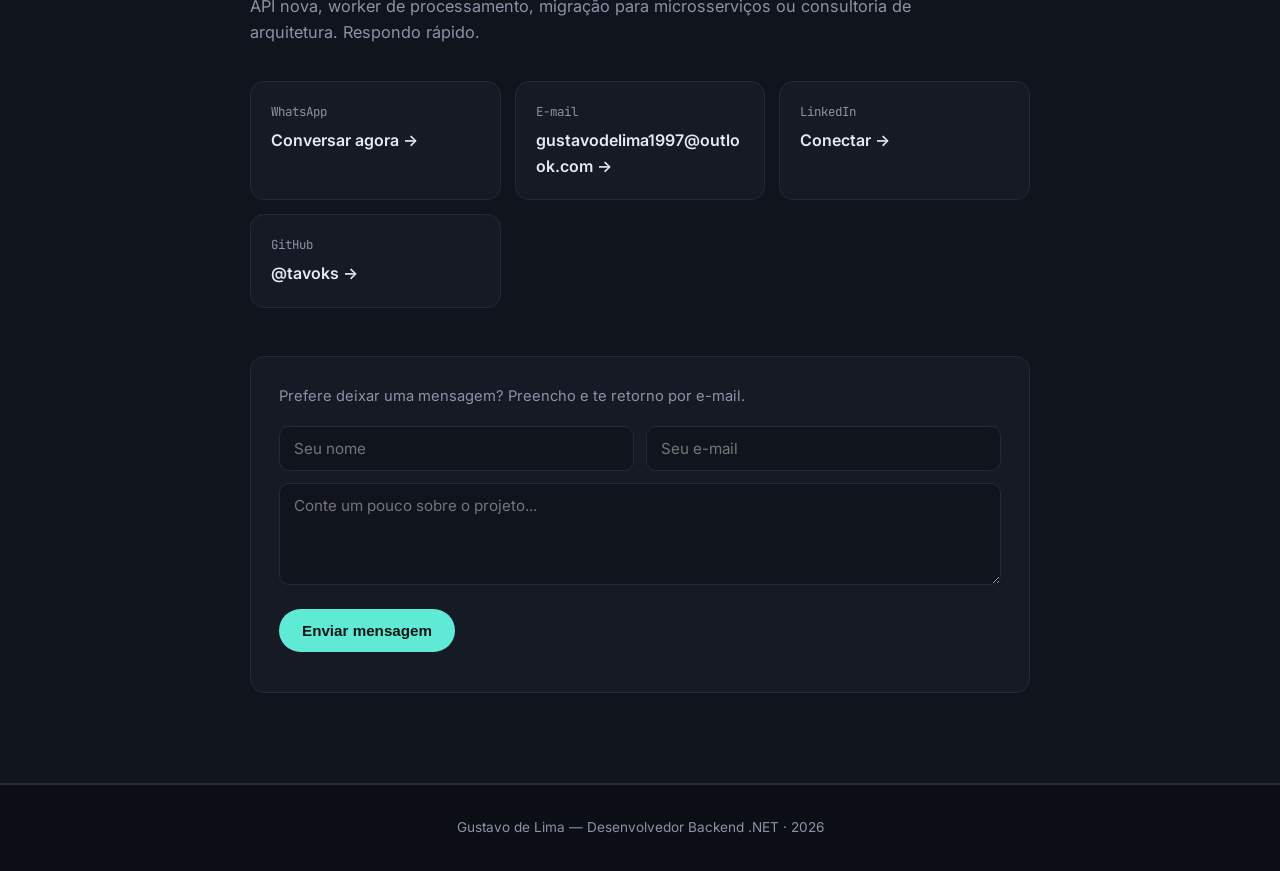
==== commit ac16765c: "Adiciona GIF de demonstracao do ApiGateway (health check + roteamento real)" ====
--- a/index.html
+++ b/index.html
@@ -332,11 +332,12 @@
           <a class="project-link" href="https://github.com/tavoks/ParallelismDemo" target="_blank" rel="noopener">Ver no GitHub →</a>
         </article>
 
-        <article class="project-card">
+        <article class="project-card featured">
           <div class="project-head">
             <h3>ApiGateway</h3>
             <span class="tag tag-api">Gateway</span>
           </div>
+          <img src="assets/apigateway-demo.gif" alt="Health check do gateway e requisição roteada de verdade através dele" class="project-gif" loading="lazy">
           <p>API Gateway em .NET com Ocelot, roteando e agregando chamadas para serviços internos, com health checks e resiliência via Polly (retry/circuit breaker).</p>
           <div class="chips">
             <span class="chip">.NET</span><span class="chip">Ocelot</span><span class="chip">Polly</span><span class="chip">Health Checks</span>
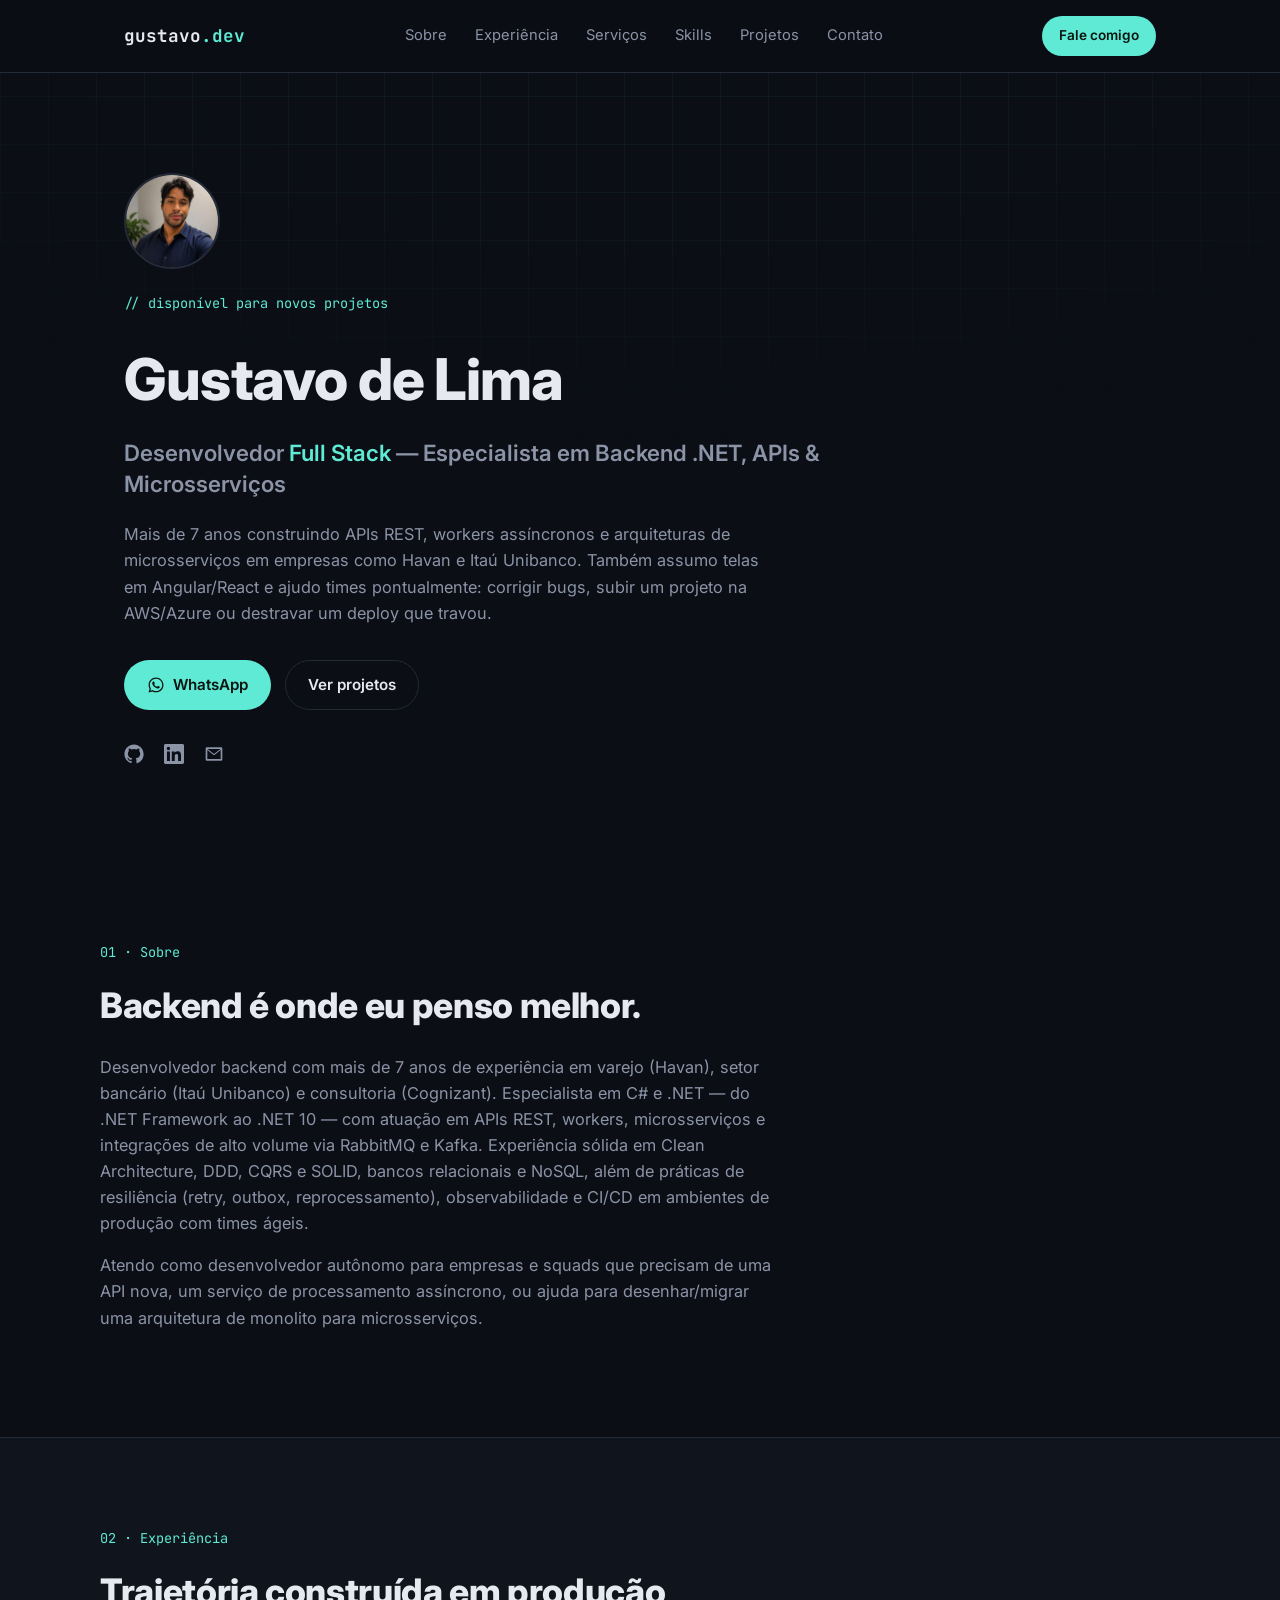
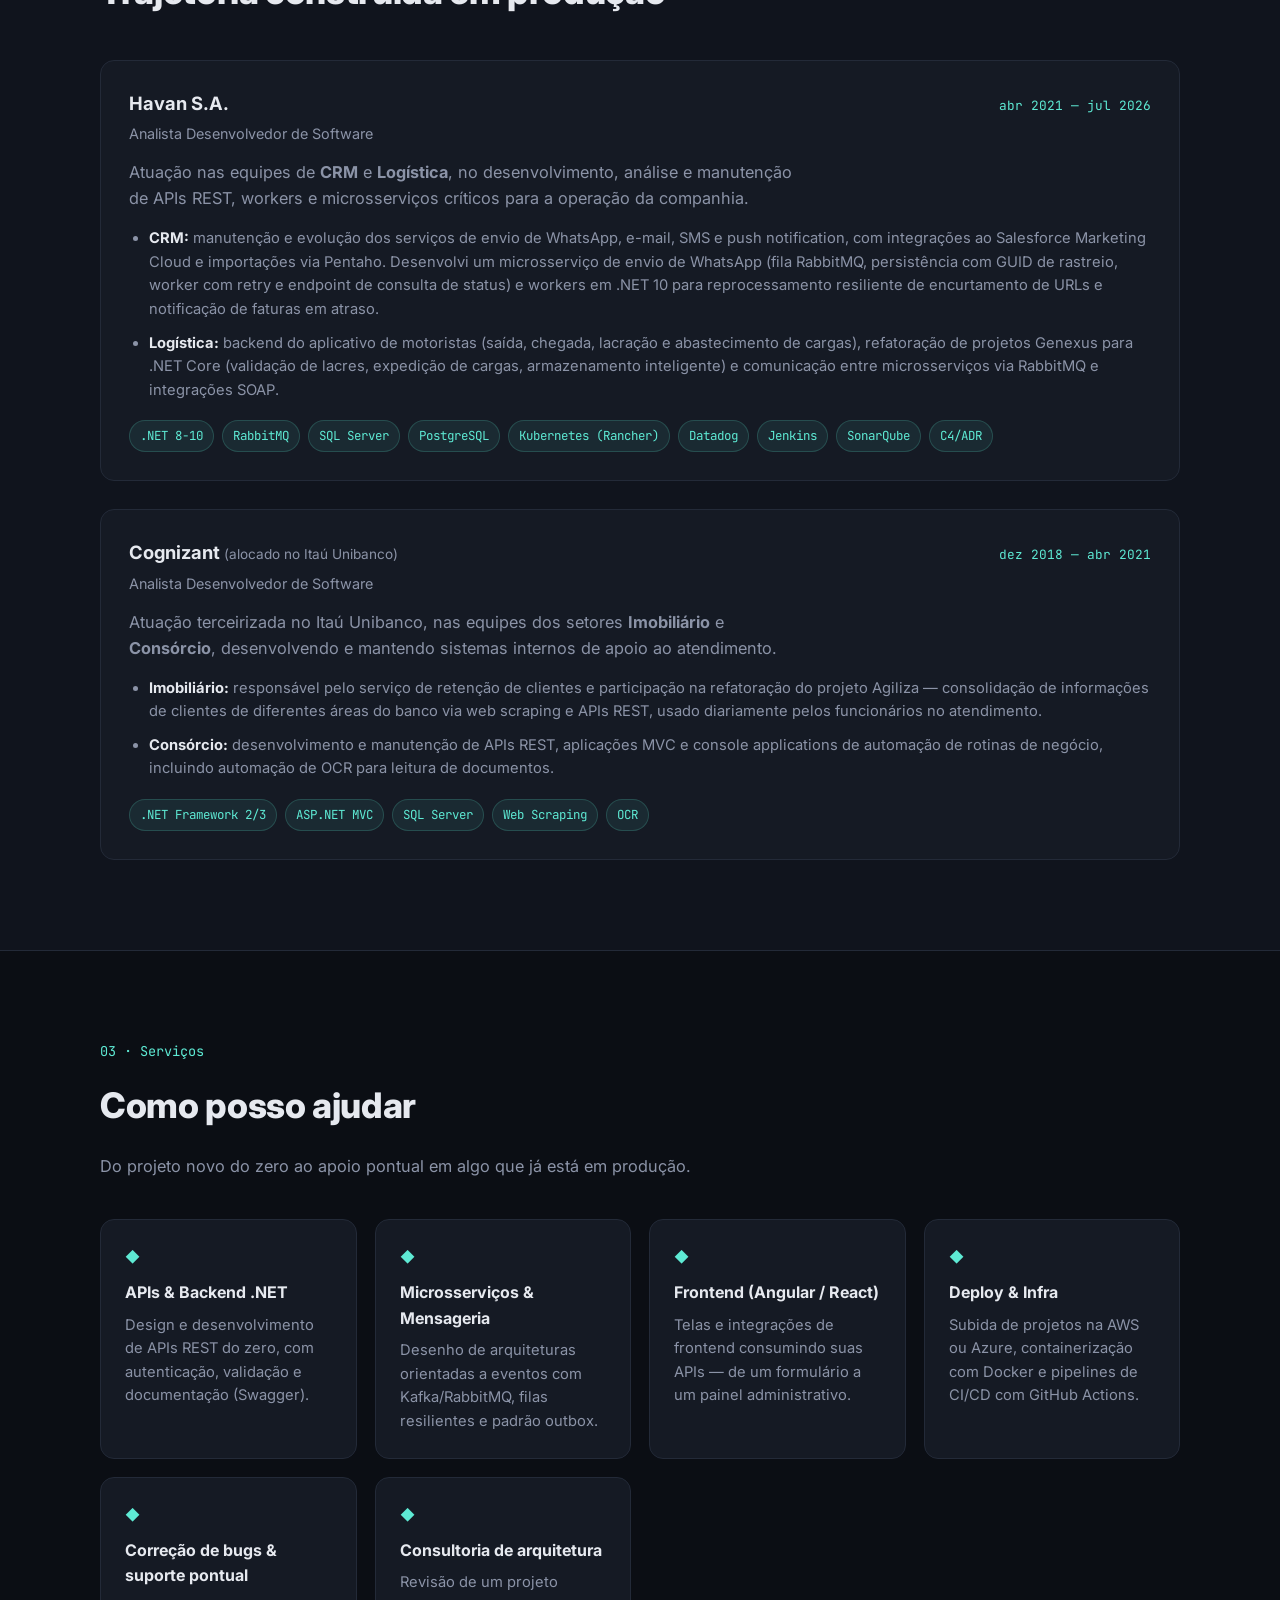
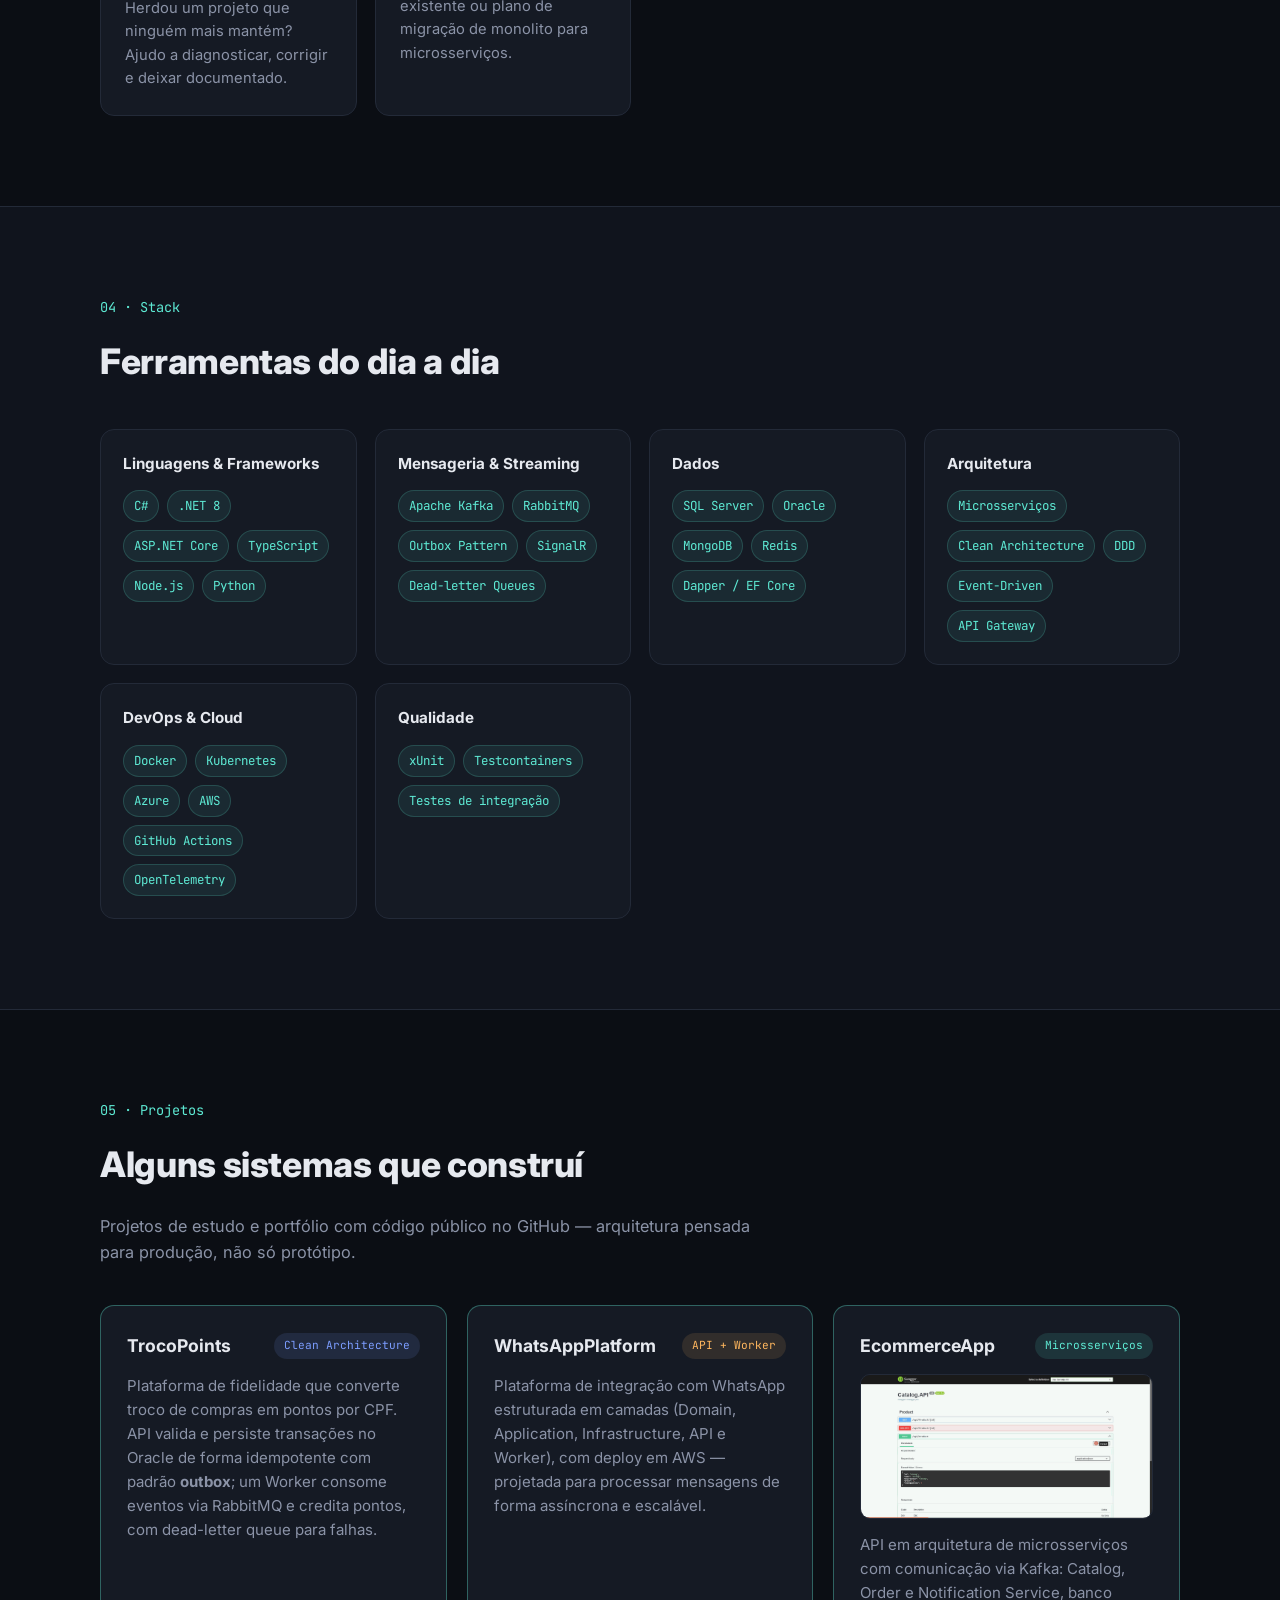
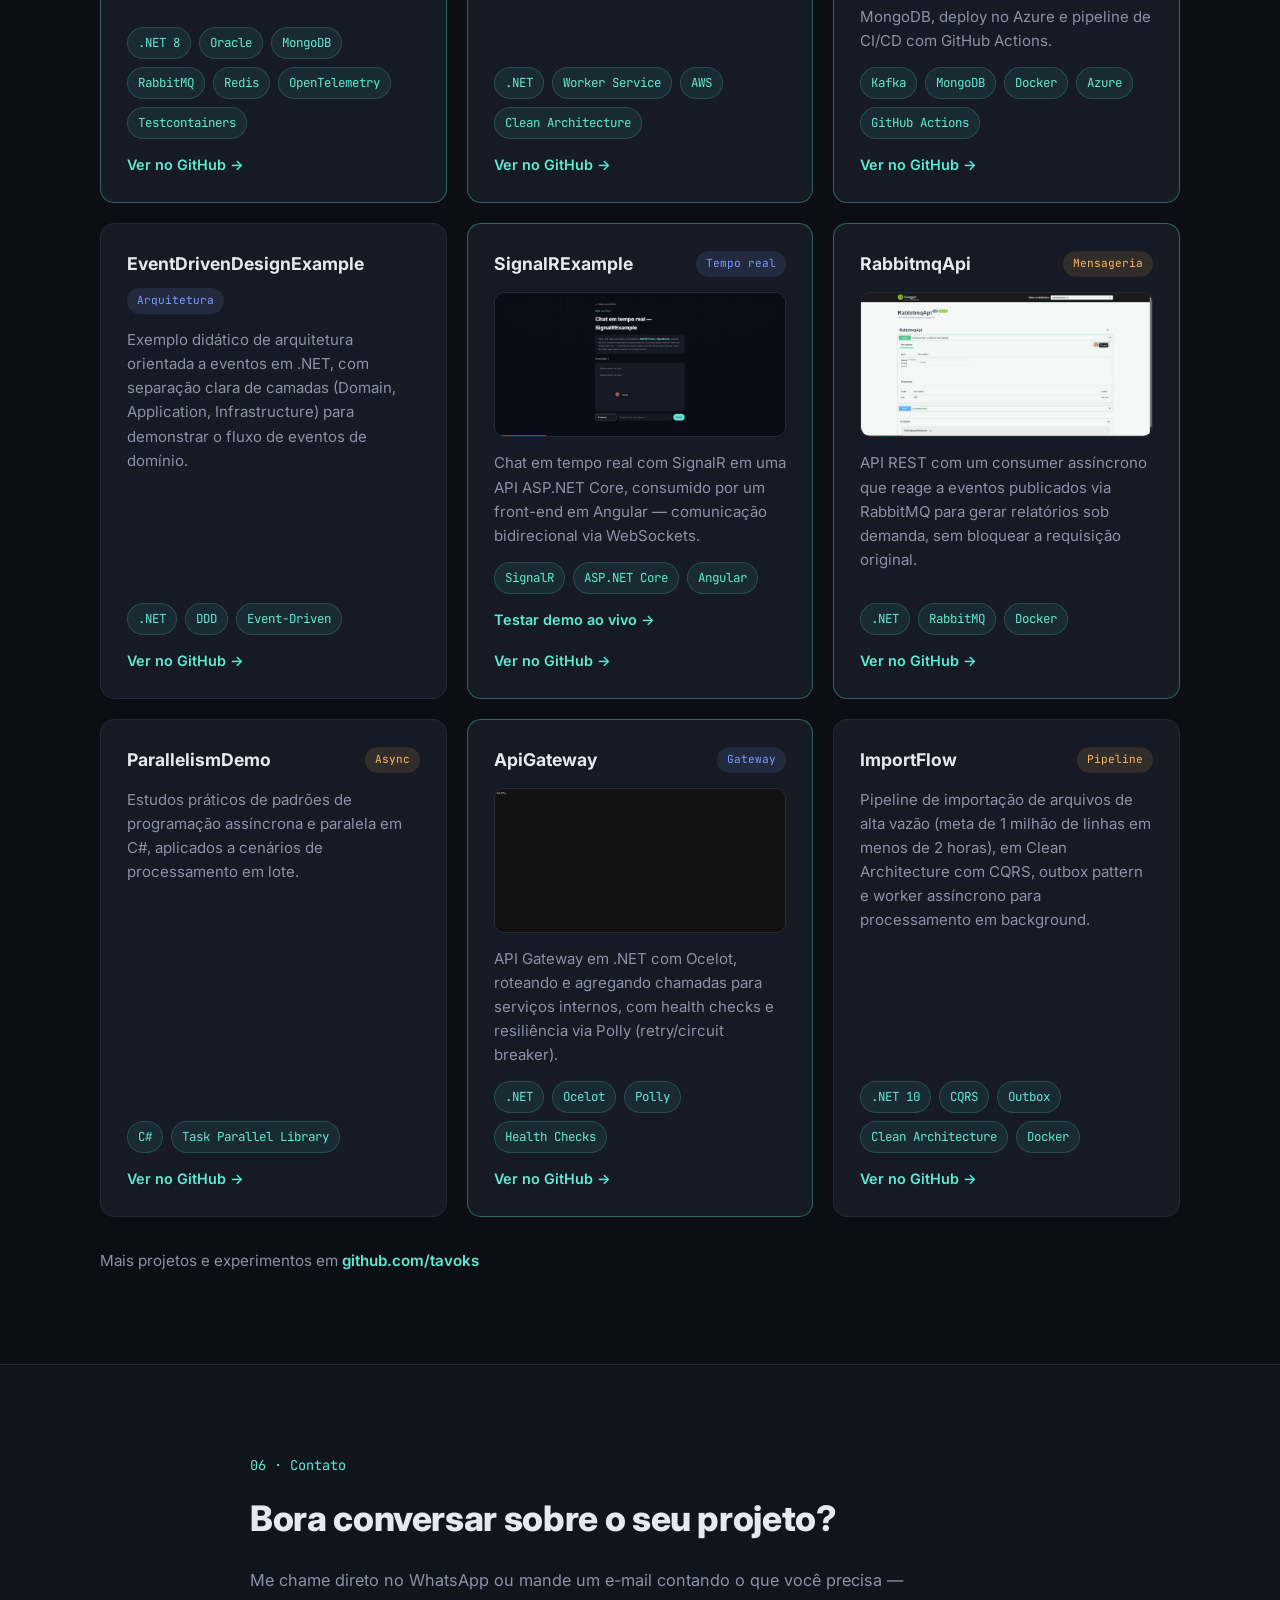
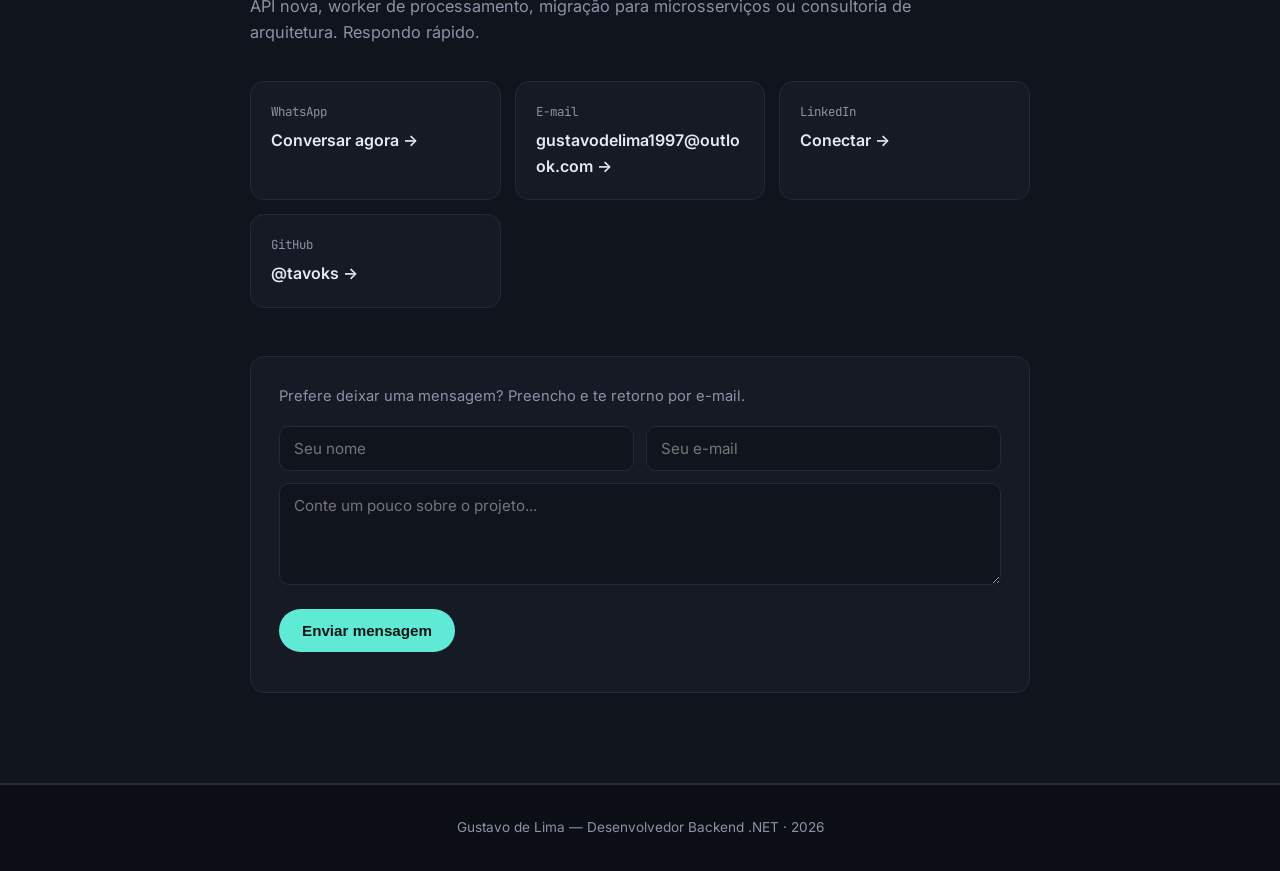
==== commit 4792d63b: "Muda titulo da secao Experiencia; adiciona copia de email + toast de confirmacao como fallback do ma" ====
--- a/index.html
+++ b/index.html
@@ -88,7 +88,7 @@
   <section id="experiencia" class="section section-alt">
     <div class="section-inner">
       <p class="section-tag">02 · Experiência</p>
-      <h2 class="section-title">Onde já coloquei a mão</h2>
+      <h2 class="section-title">Trajetória construída em produção</h2>
 
       <div class="timeline">
         <div class="timeline-item">
@@ -417,6 +417,8 @@
   <img id="lightboxImg" src="" alt="">
 </div>
 
+<div id="toast" class="toast"></div>
+
 <script src="js/script.js"></script>
 </body>
 </html>
--- a/css/style.css
+++ b/css/style.css
@@ -269,6 +269,28 @@
 }
 .lightbox.is-open { display: flex; }
 .lightbox img { max-width: 100%; max-height: 100%; border-radius: 10px; border: 1px solid var(--border); }
+
+.toast {
+  position: fixed;
+  bottom: 24px;
+  left: 50%;
+  transform: translateX(-50%) translateY(20px);
+  background: var(--surface);
+  border: 1px solid var(--accent);
+  color: var(--text);
+  padding: 12px 20px;
+  border-radius: 999px;
+  font-size: 0.9rem;
+  font-weight: 600;
+  z-index: 200;
+  opacity: 0;
+  pointer-events: none;
+  transition: opacity .2s ease, transform .2s ease;
+}
+.toast.is-visible {
+  opacity: 1;
+  transform: translateX(-50%) translateY(0);
+}
 .project-head { display: flex; align-items: center; justify-content: space-between; gap: 10px; flex-wrap: wrap; }
 .project-head h3 { font-size: 1.1rem; }
 .tag {
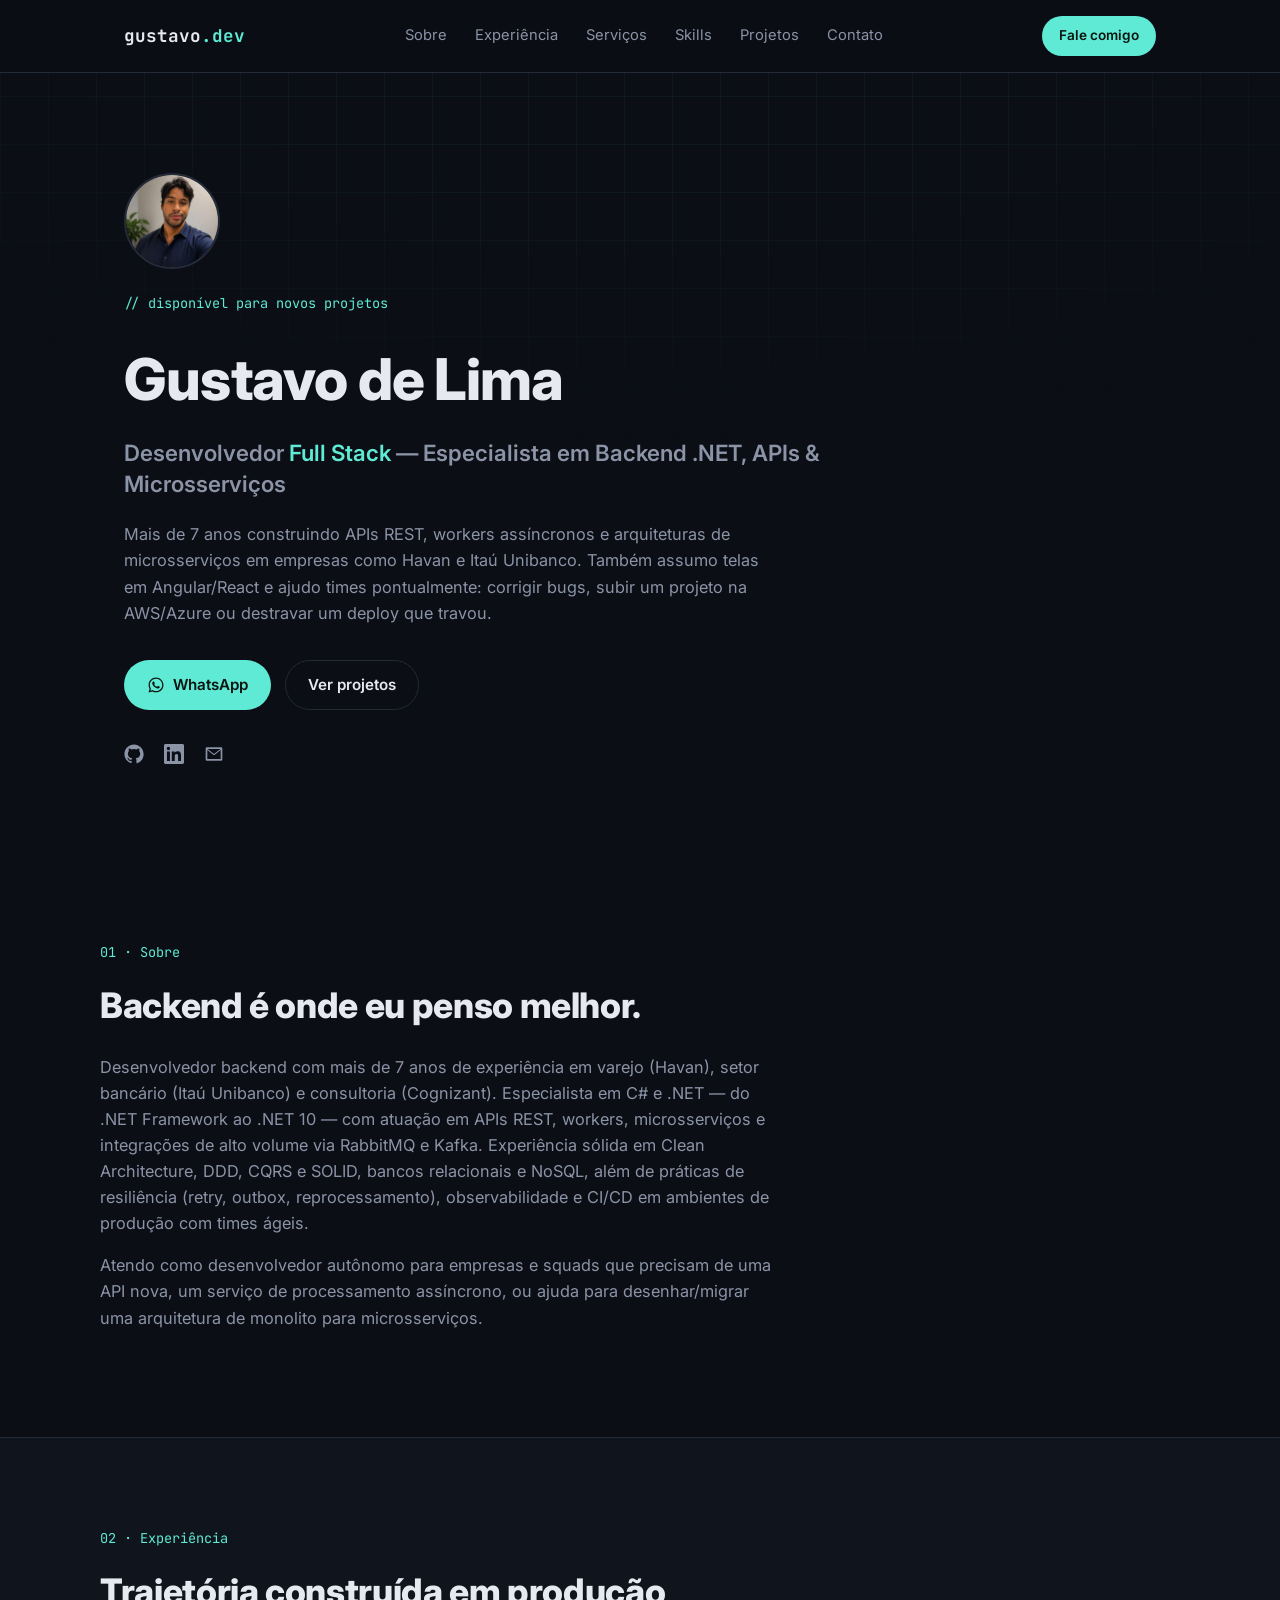
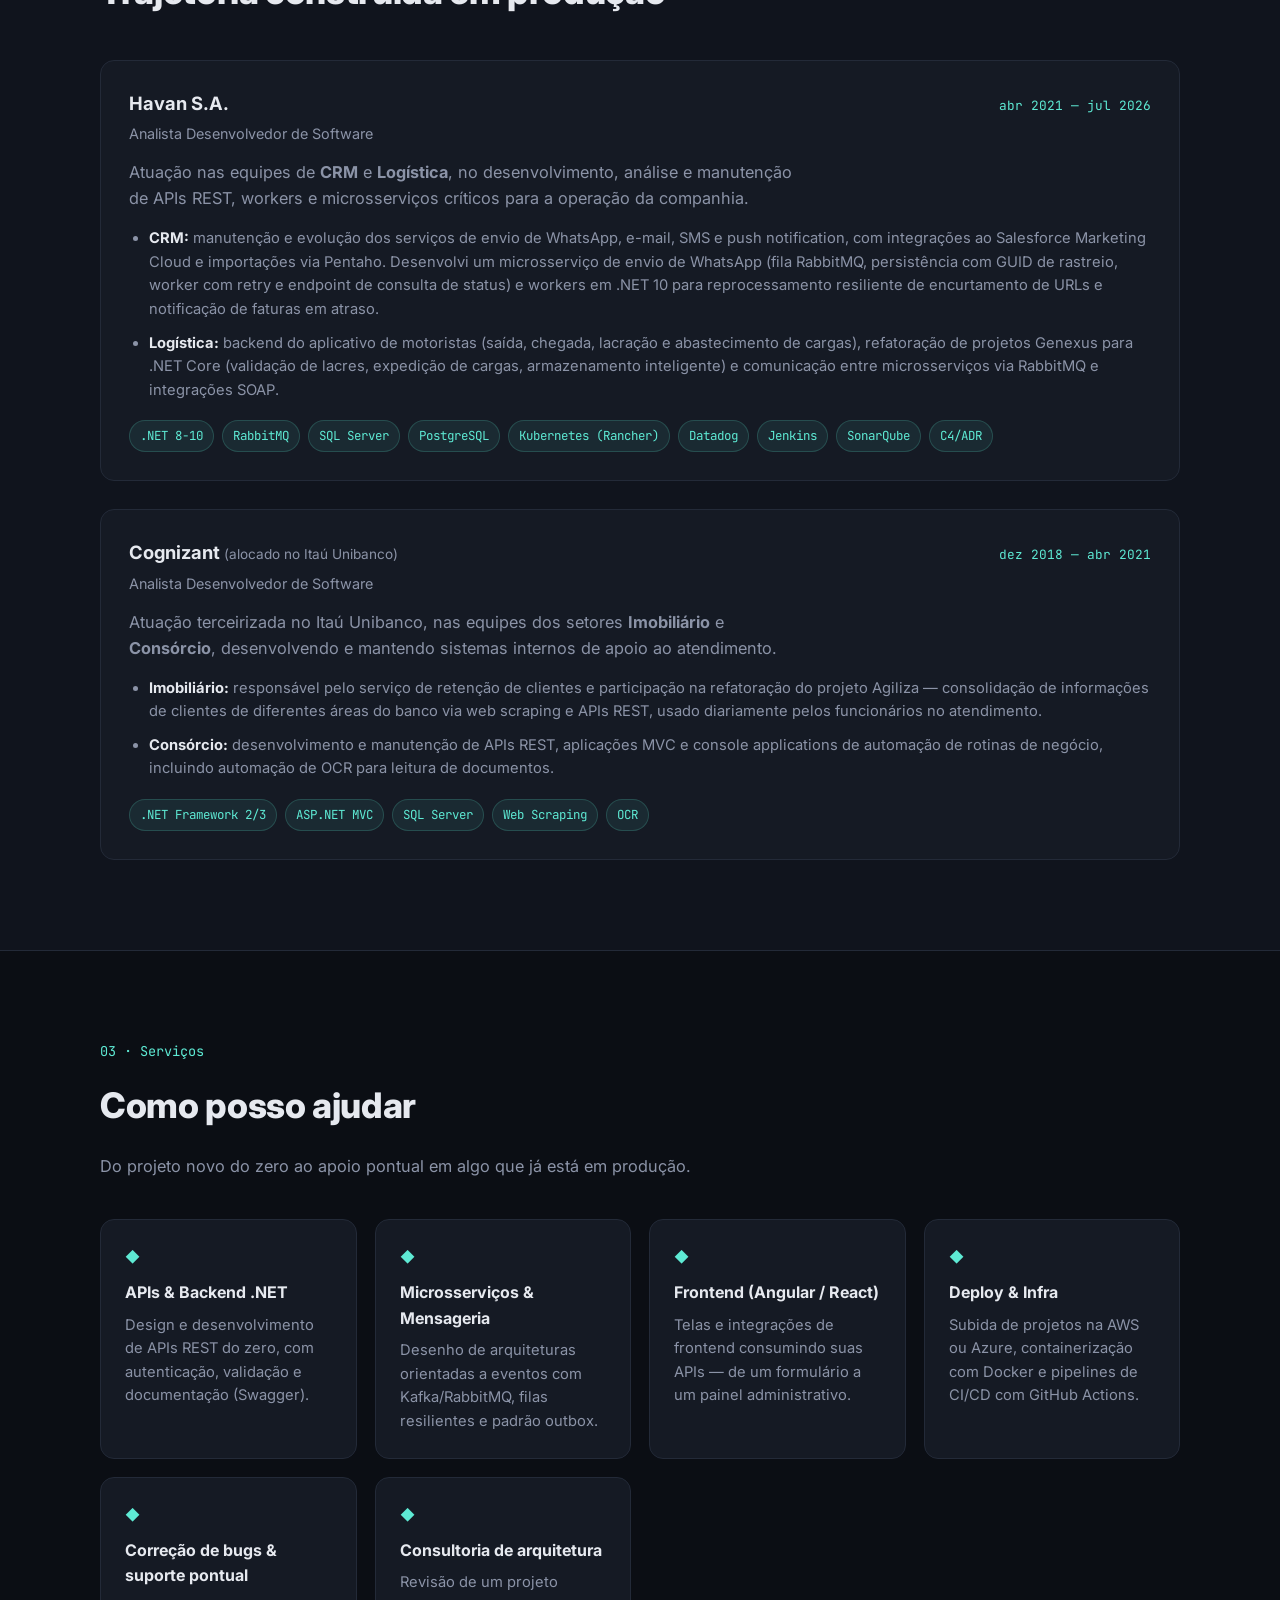
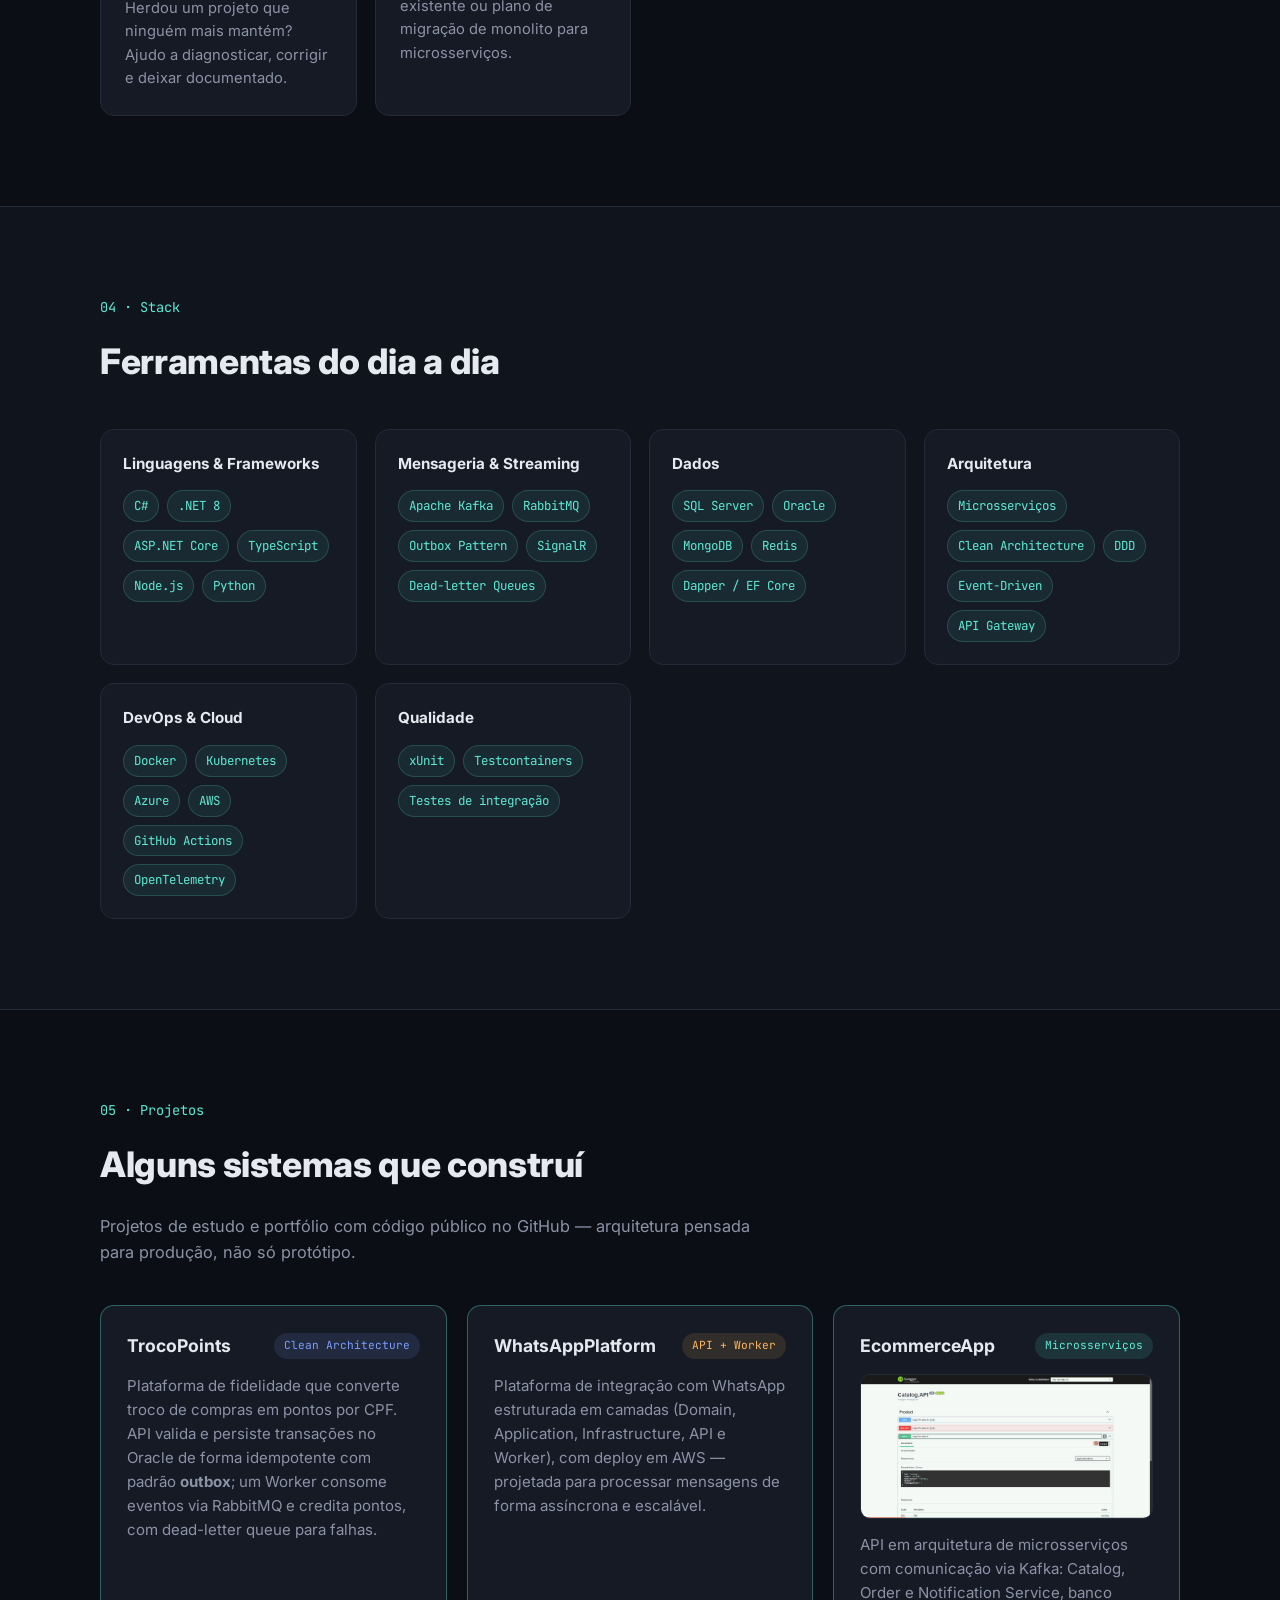
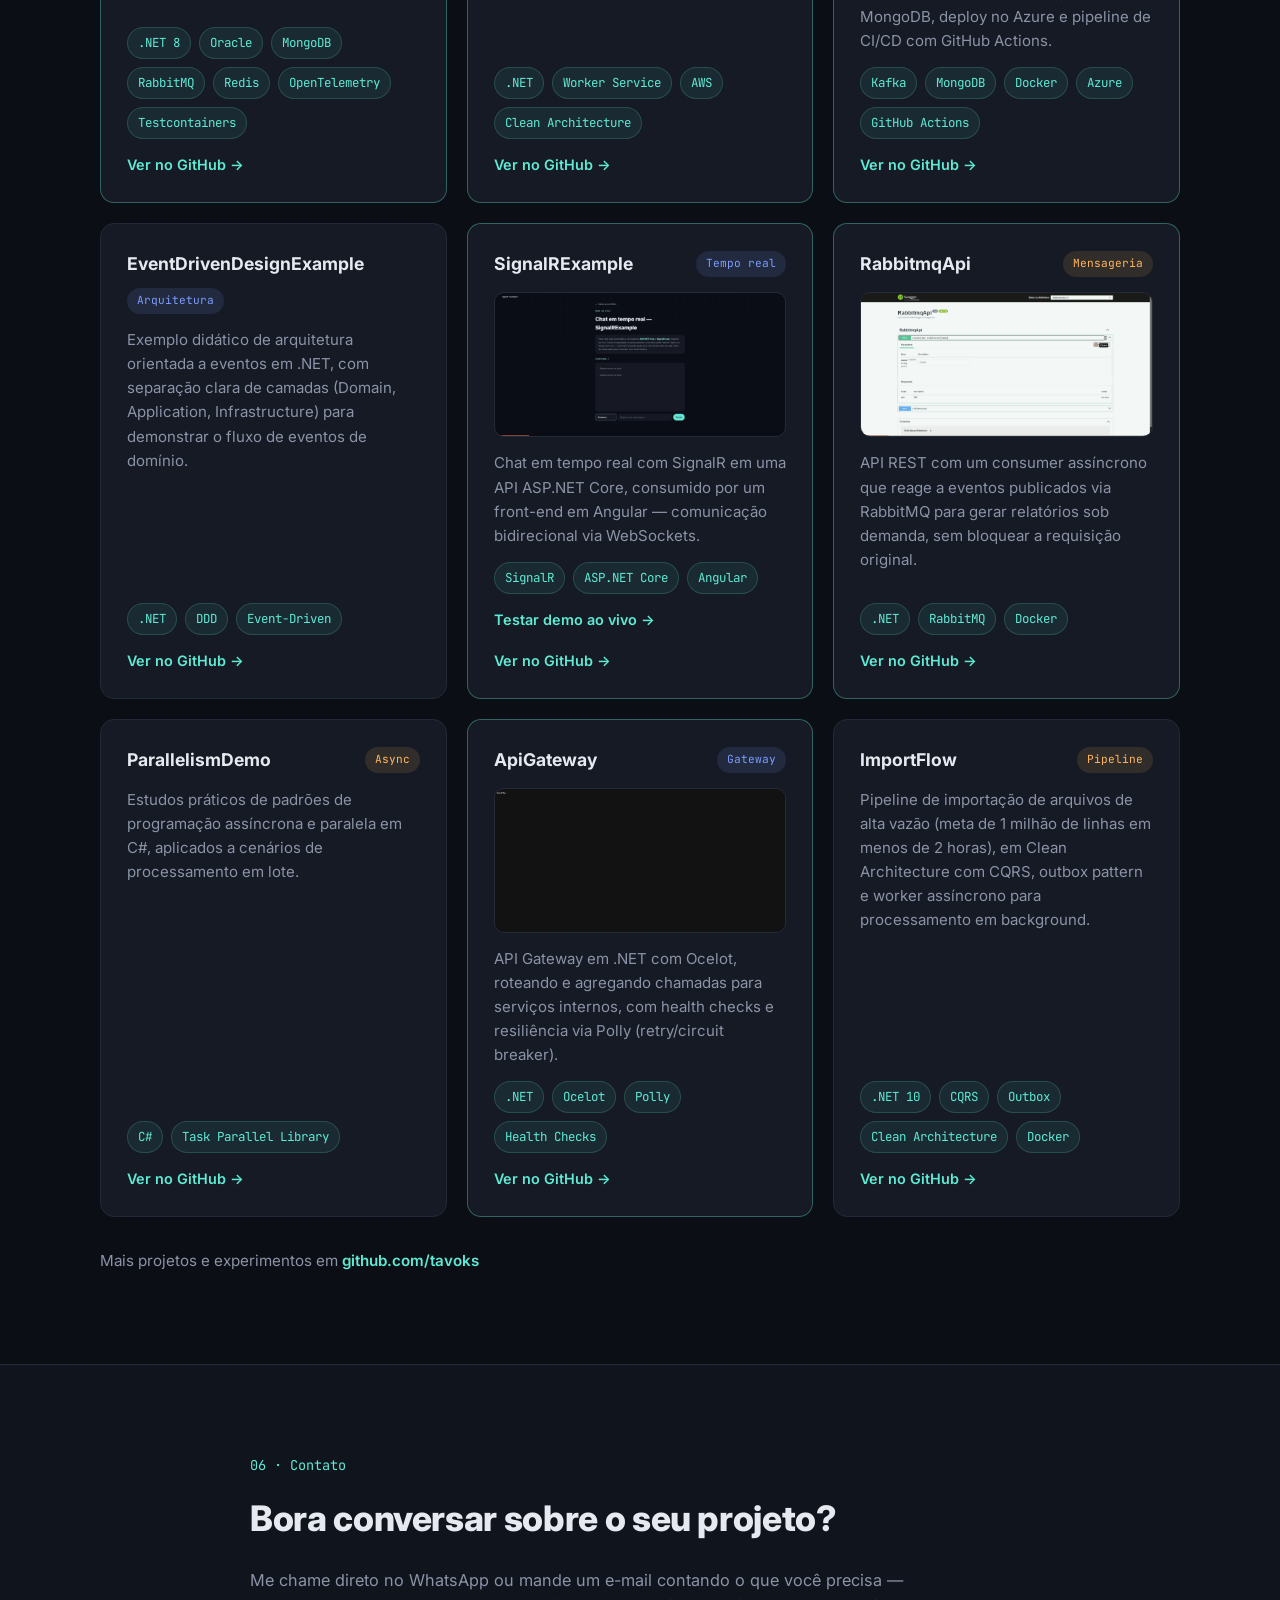
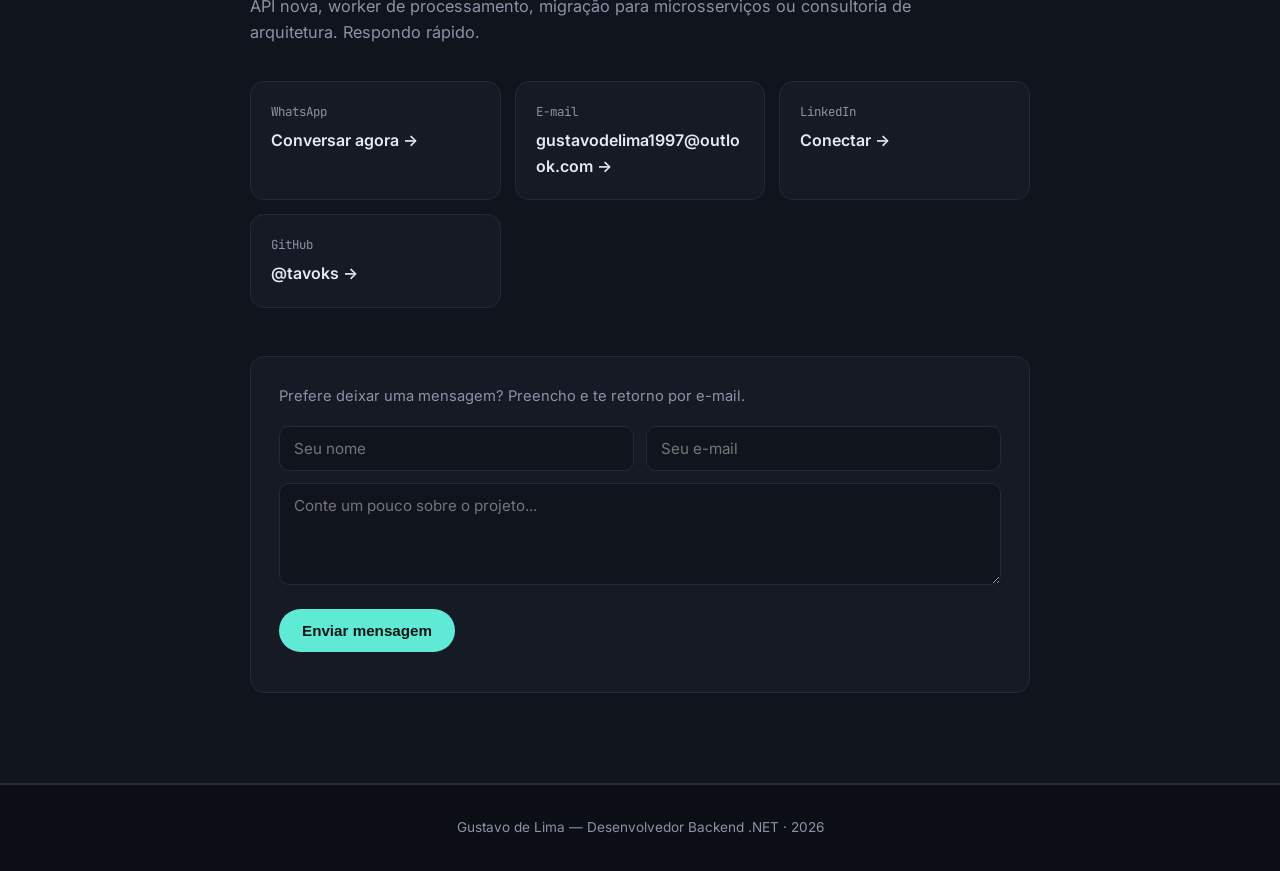
==== commit 2e2831bc: "Configura formulario de contato com o Formspree" ====
--- a/index.html
+++ b/index.html
@@ -394,7 +394,7 @@
         </a>
       </div>
 
-      <form class="contact-form" id="contactForm" action="https://formspree.io/f/YOUR_FORM_ID" method="POST">
+      <form class="contact-form" id="contactForm" action="https://formspree.io/f/meajrbpd" method="POST">
         <p class="form-note">Prefere deixar uma mensagem? Preencho e te retorno por e-mail.</p>
         <div class="form-row">
           <input type="text" name="name" placeholder="Seu nome" required>
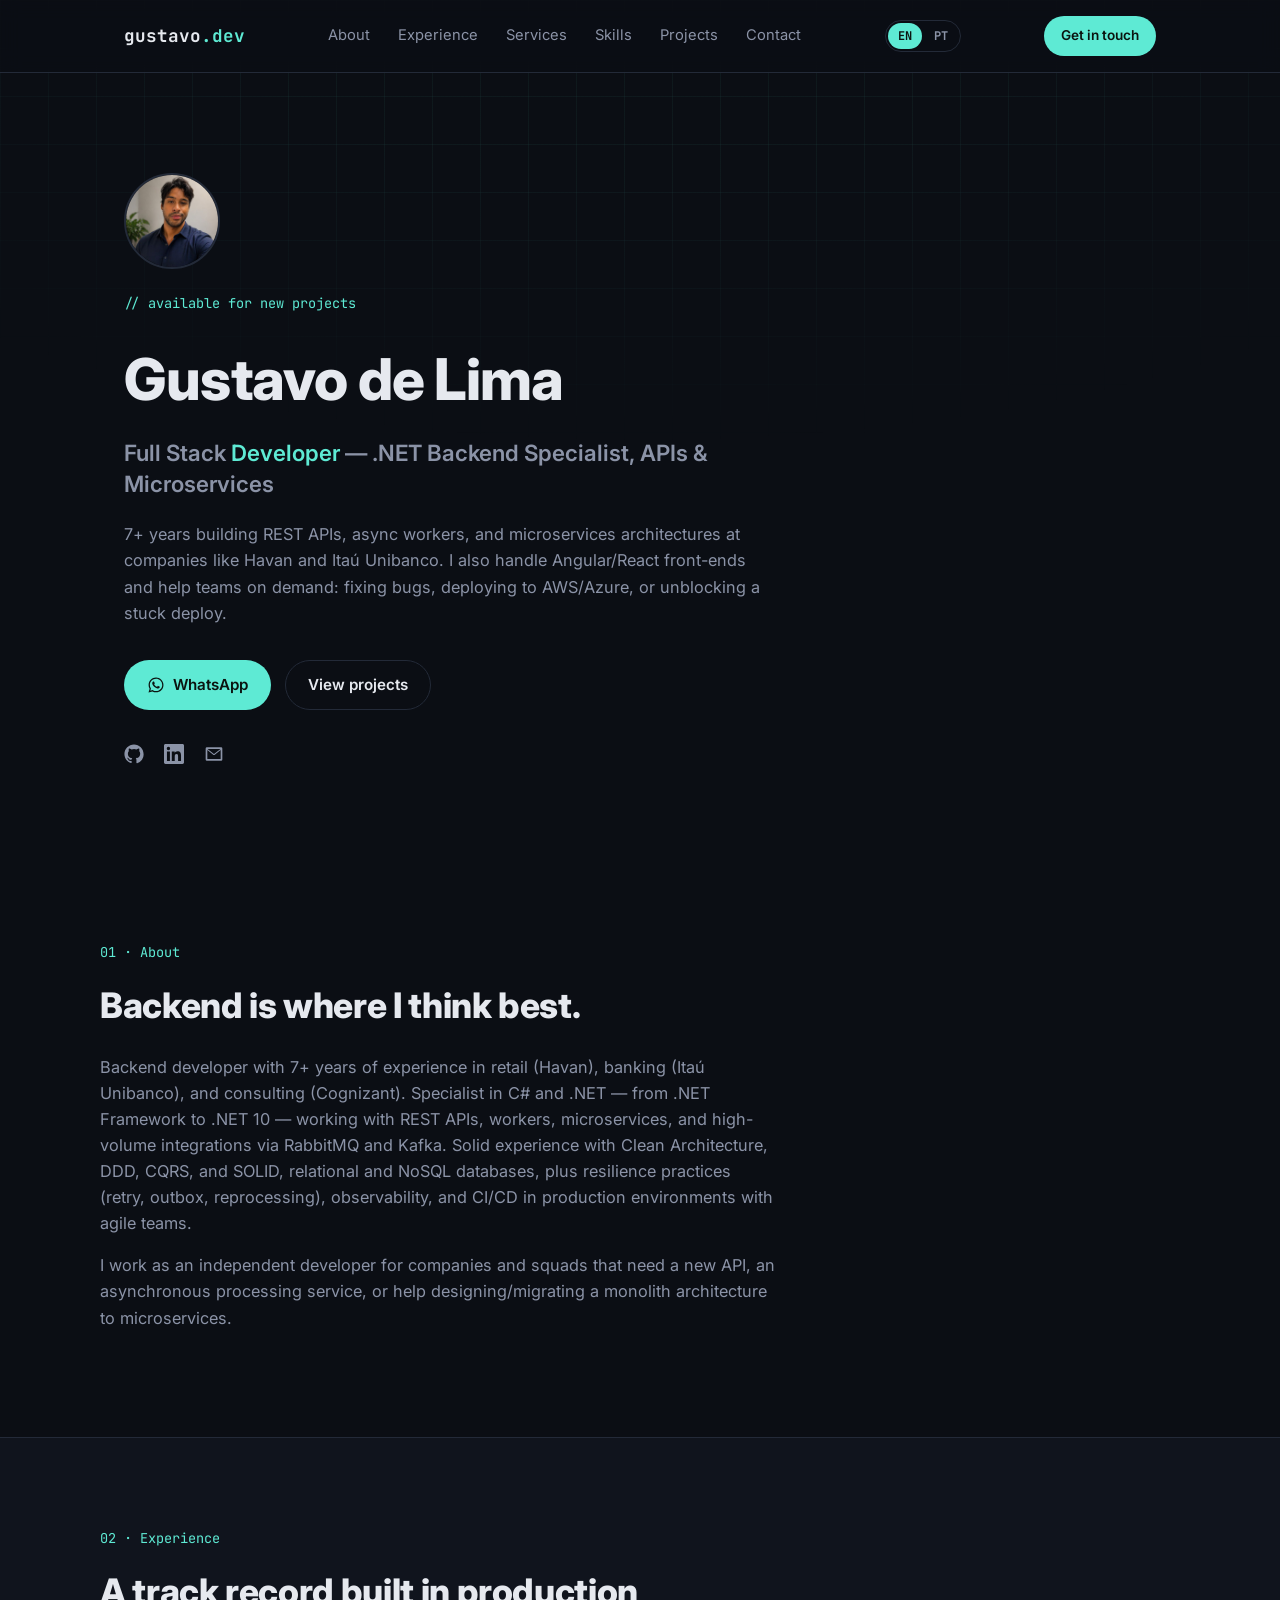
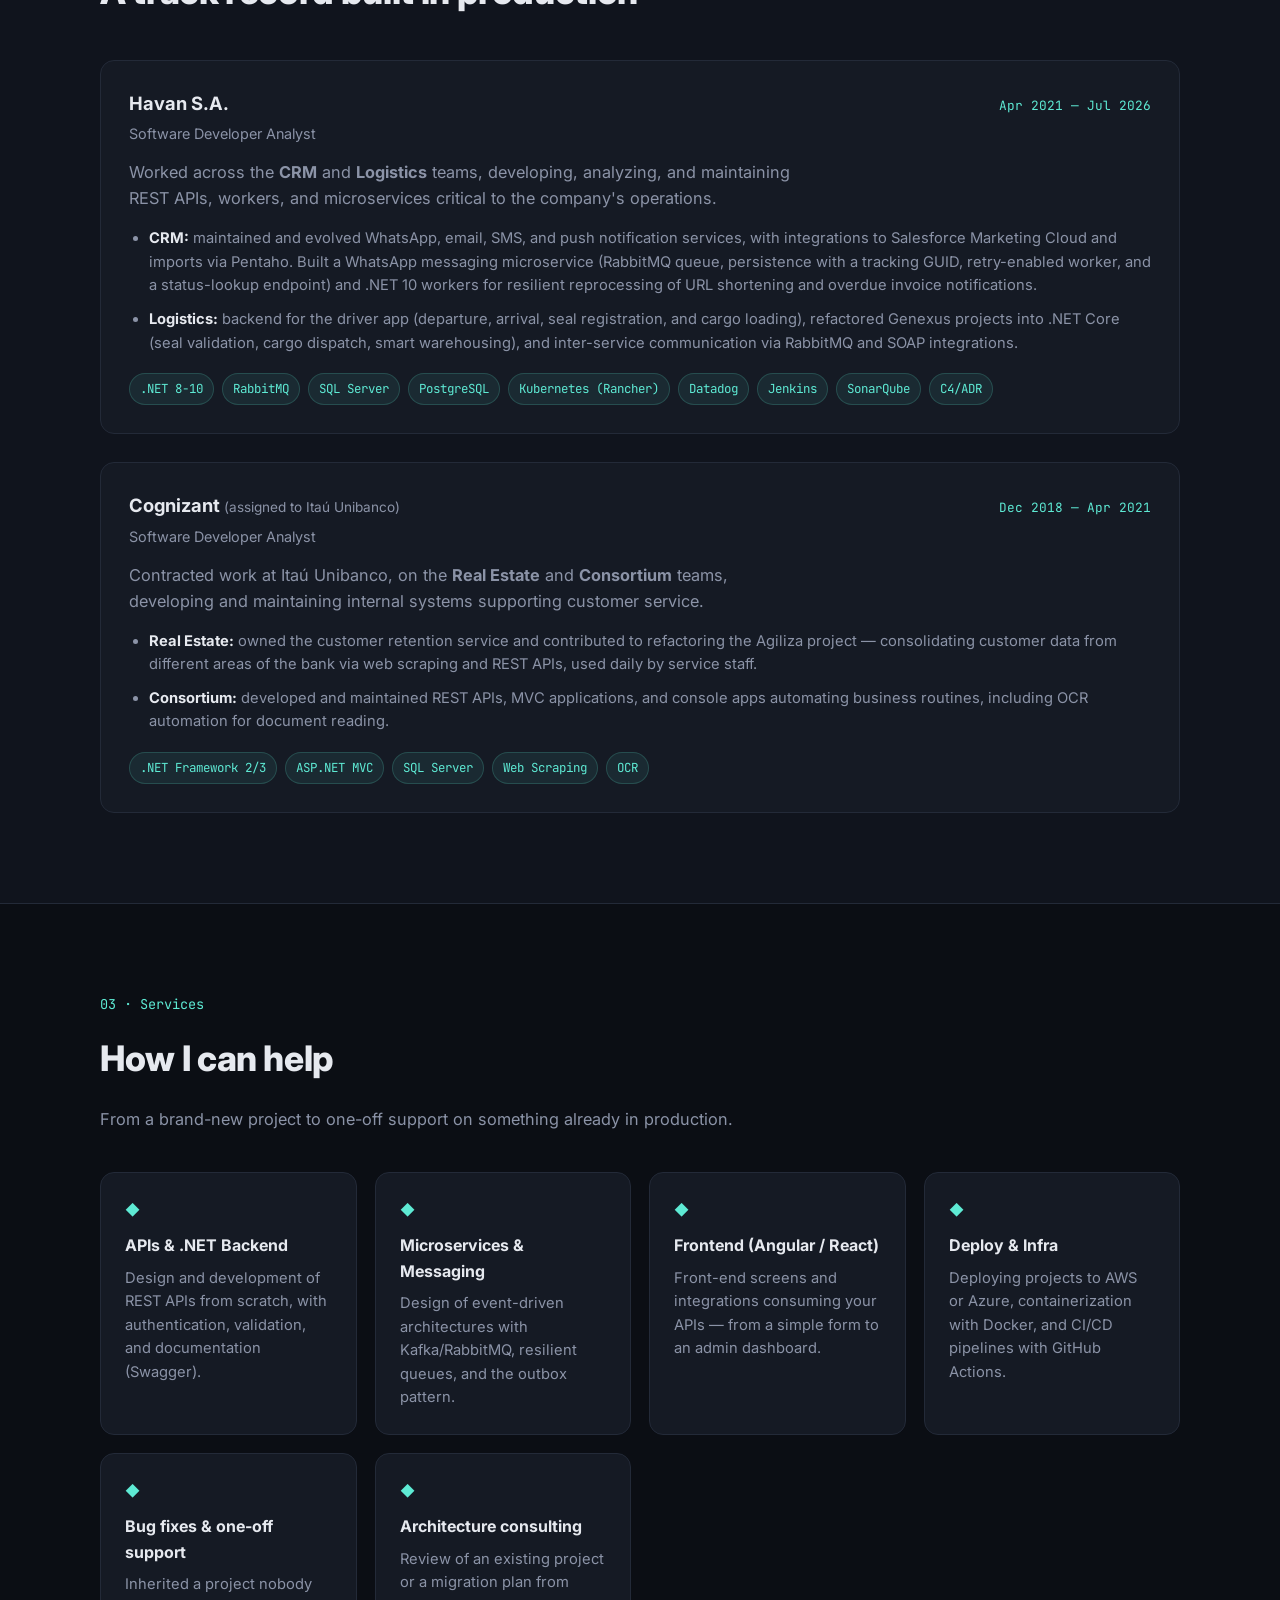
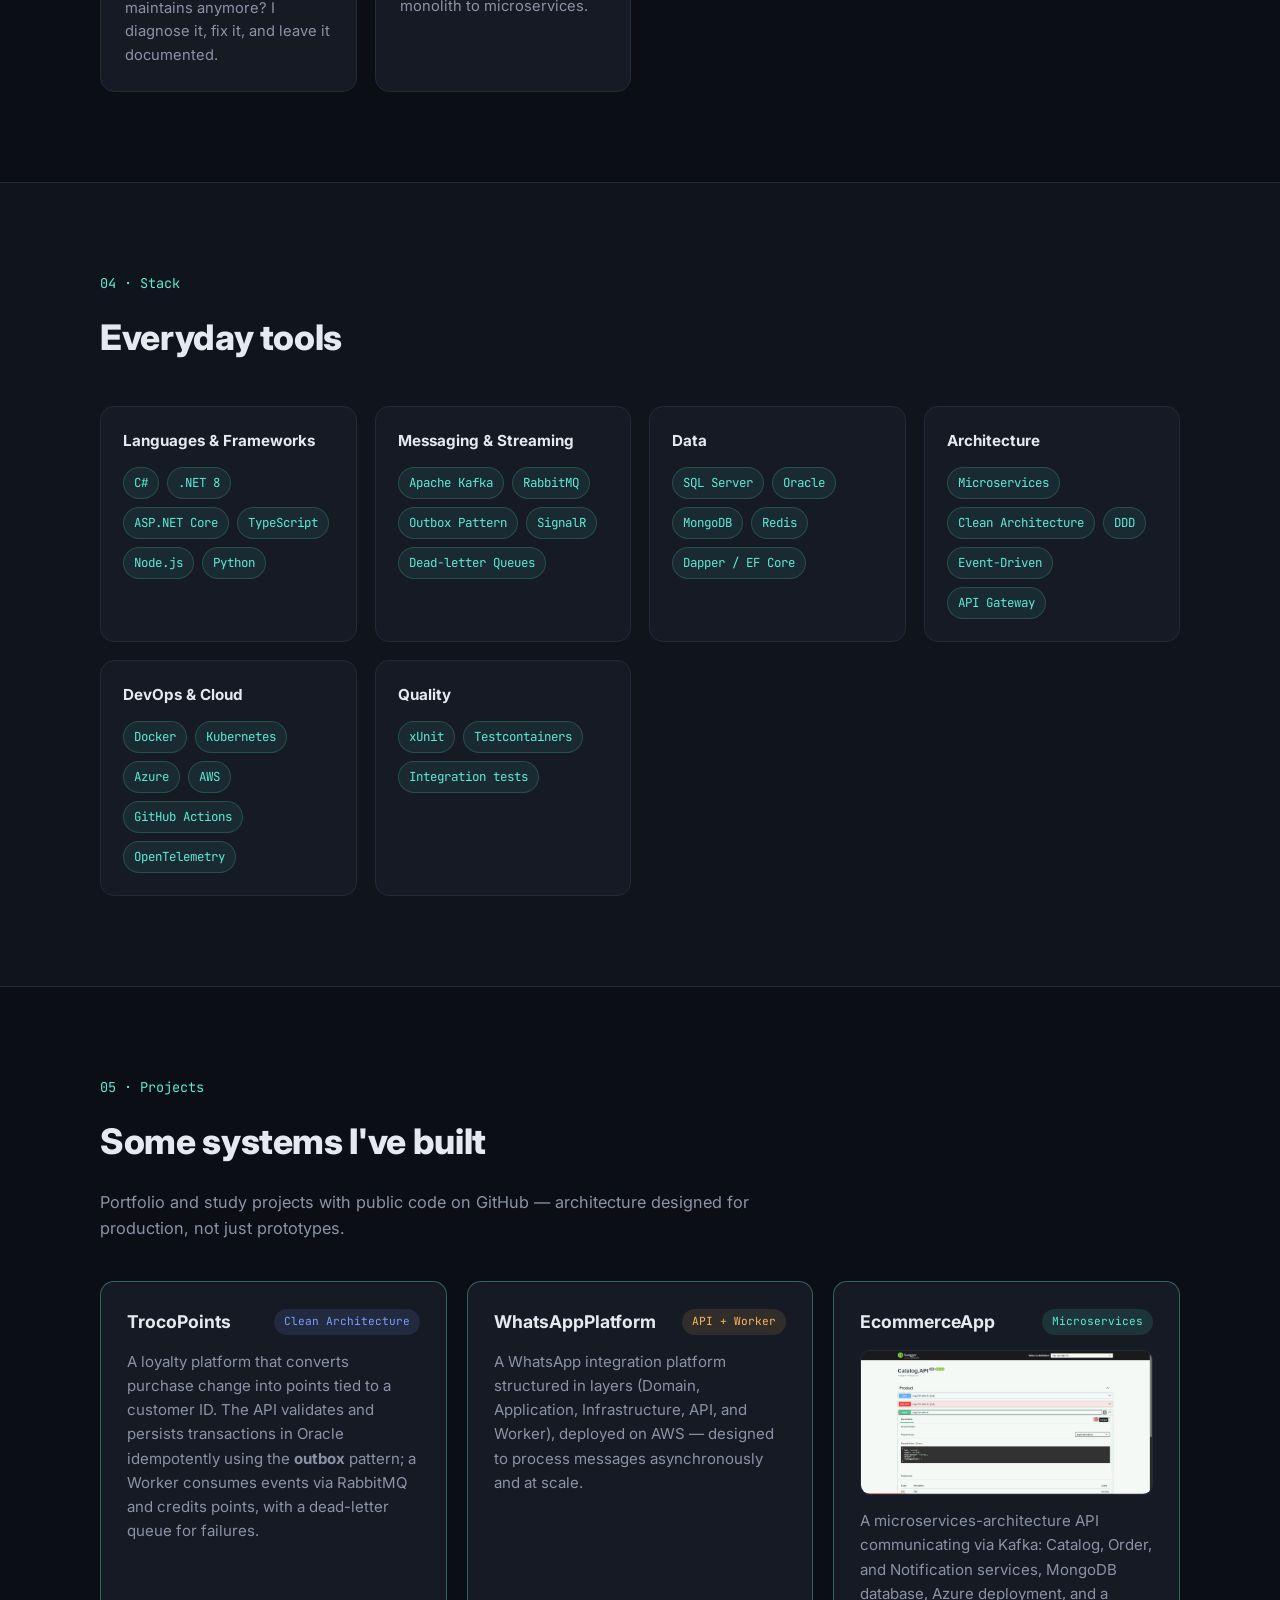
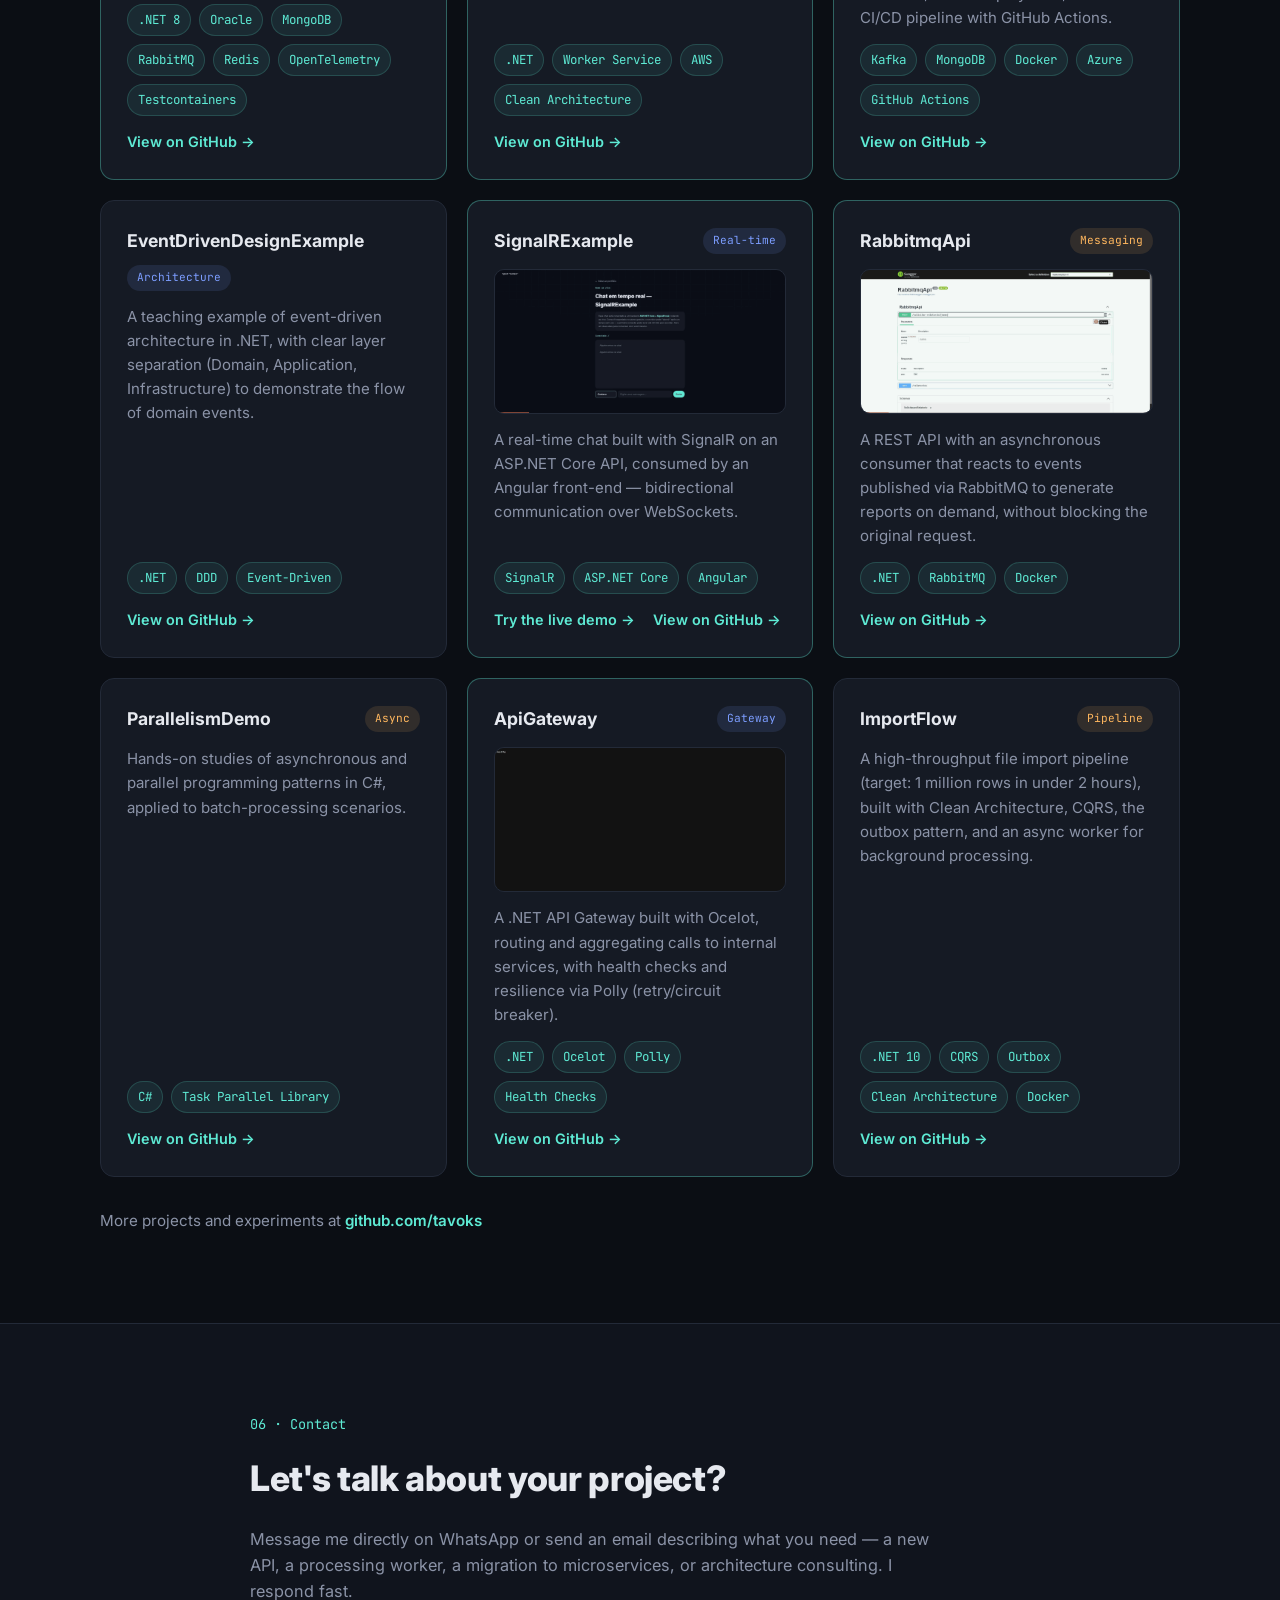
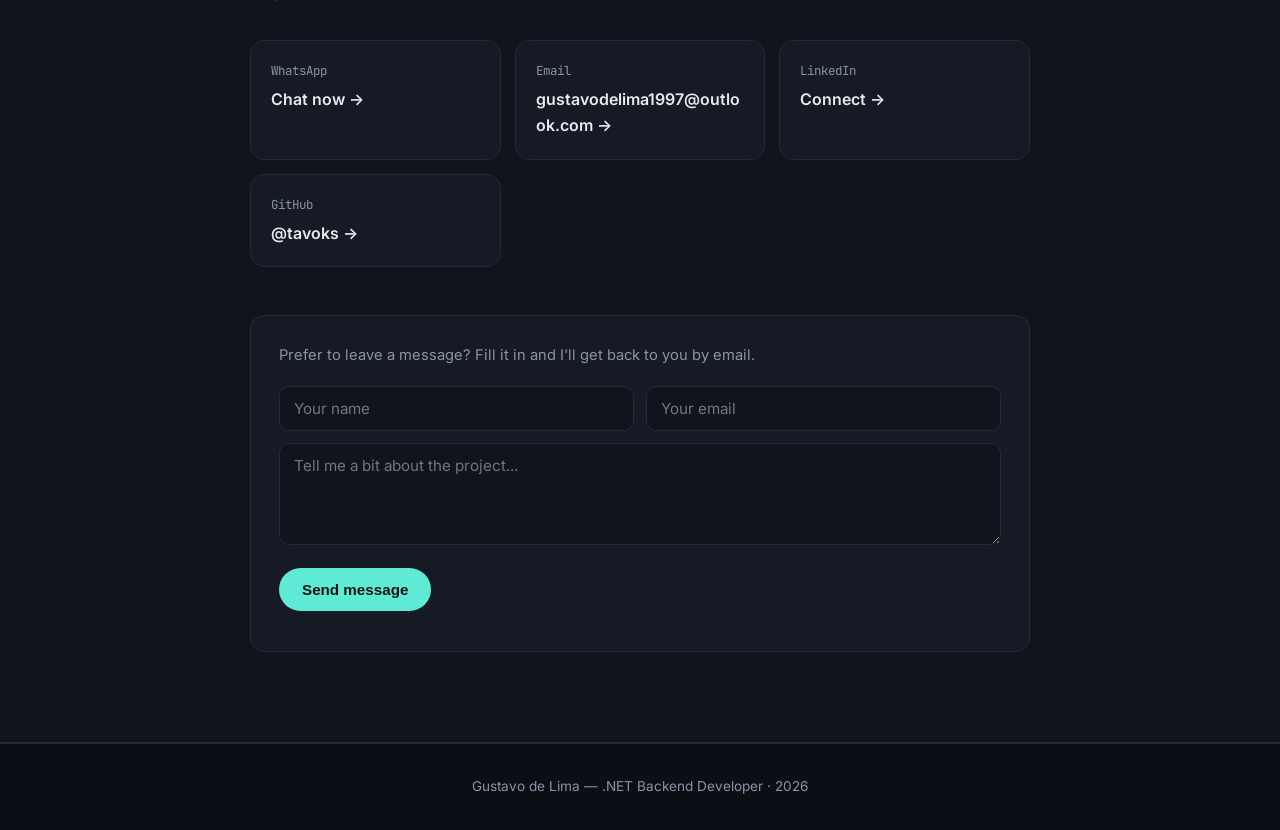
==== commit 5cab055d: "Adiciona suporte a ingles/portugues no site, com ingles como idioma padrao" ====
--- a/index.html
+++ b/index.html
@@ -1,10 +1,10 @@
 <!DOCTYPE html>
-<html lang="pt-BR">
+<html lang="en">
 <head>
 <meta charset="UTF-8">
 <meta name="viewport" content="width=device-width, initial-scale=1.0">
-<title>Gustavo de Lima — Desenvolvedor Backend .NET</title>
-<meta name="description" content="Gustavo de Lima — Desenvolvedor backend freelancer especializado em APIs REST, microsserviços orientados a eventos e workers em .NET, Kafka e RabbitMQ.">
+<title id="pageTitle">Gustavo de Lima — .NET Backend Developer</title>
+<meta id="pageDescription" name="description" content="Gustavo de Lima — Freelance backend developer specializing in REST APIs, event-driven microservices, and workers in .NET, Kafka, and RabbitMQ.">
 <link rel="icon" href="data:,">
 <link rel="preconnect" href="https://fonts.googleapis.com">
 <link rel="preconnect" href="https://fonts.gstatic.com" crossorigin>
@@ -19,14 +19,18 @@
   <div class="nav-inner">
     <a href="#home" class="logo">gustavo<span class="accent">.dev</span></a>
     <nav class="nav-links">
-      <a href="#sobre">Sobre</a>
-      <a href="#experiencia">Experiência</a>
-      <a href="#servicos">Serviços</a>
-      <a href="#skills">Skills</a>
-      <a href="#projetos">Projetos</a>
-      <a href="#contato">Contato</a>
+      <a href="#sobre" data-i18n="nav.about">About</a>
+      <a href="#experiencia" data-i18n="nav.experience">Experience</a>
+      <a href="#servicos" data-i18n="nav.services">Services</a>
+      <a href="#skills" data-i18n="nav.skills">Skills</a>
+      <a href="#projetos" data-i18n="nav.projects">Projects</a>
+      <a href="#contato" data-i18n="nav.contact">Contact</a>
     </nav>
-    <a class="btn btn-small btn-primary" href="https://wa.me/5511945741566?text=Ol%C3%A1%20Gustavo%2C%20vim%20pelo%20seu%20portf%C3%B3lio%20e%20gostaria%20de%20conversar%20sobre%20um%20projeto." target="_blank" rel="noopener">Fale comigo</a>
+    <div class="lang-switch" role="group" aria-label="Language">
+      <button type="button" class="lang-btn" data-lang="en">EN</button>
+      <button type="button" class="lang-btn" data-lang="pt">PT</button>
+    </div>
+    <a class="btn btn-small btn-primary" data-i18n-href="whatsapp" href="#" target="_blank" rel="noopener" data-i18n="nav.cta">Get in touch</a>
   </div>
 </header>
 
@@ -35,21 +39,20 @@
   <section id="home" class="hero">
     <div class="hero-inner">
       <img src="assets/profile.jpg" alt="Gustavo de Lima" class="hero-photo">
-      <p class="eyebrow">// disponível para novos projetos</p>
+      <p class="eyebrow" data-i18n="hero.eyebrow">// available for new projects</p>
       <h1>Gustavo de Lima</h1>
-      <h2 class="hero-role">Desenvolvedor <span class="accent">Full Stack</span> — Especialista em Backend .NET, APIs &amp; Microsserviços</h2>
-      <p class="hero-desc">
-        Mais de 7 anos construindo APIs REST, workers assíncronos e arquiteturas de microsserviços
-        em empresas como Havan e Itaú Unibanco. Também assumo telas em Angular/React e ajudo
-        times pontualmente: corrigir bugs, subir um projeto na AWS/Azure ou destravar um
-        deploy que travou.
+      <h2 class="hero-role" data-i18n="hero.role">Full Stack <span class="accent">Developer</span> — .NET Backend Specialist, APIs &amp; Microservices</h2>
+      <p class="hero-desc" data-i18n="hero.desc">
+        7+ years building REST APIs, async workers, and microservices architectures
+        at companies like Havan and Itaú Unibanco. I also handle Angular/React front-ends and help
+        teams on demand: fixing bugs, deploying to AWS/Azure, or unblocking a stuck deploy.
       </p>
       <div class="hero-cta">
-        <a class="btn btn-primary" href="https://wa.me/5511945741566?text=Ol%C3%A1%20Gustavo%2C%20vim%20pelo%20seu%20portf%C3%B3lio%20e%20gostaria%20de%20conversar%20sobre%20um%20projeto." target="_blank" rel="noopener">
+        <a class="btn btn-primary" data-i18n-href="whatsapp" href="#" target="_blank" rel="noopener">
           <svg class="ico" viewBox="0 0 24 24" fill="currentColor" width="18" height="18"><path d="M12.04 2C6.58 2 2.13 6.45 2.13 11.91c0 1.79.47 3.54 1.36 5.08L2 22l5.19-1.44a9.9 9.9 0 0 0 4.85 1.24h.01c5.46 0 9.9-4.45 9.9-9.9 0-2.65-1.03-5.13-2.9-7-1.88-1.87-4.36-2.9-7.01-2.9Zm0 18.13h-.01a8.2 8.2 0 0 1-4.19-1.15l-.3-.18-3.08.86.82-3.01-.2-.31a8.19 8.19 0 0 1-1.26-4.43c0-4.53 3.69-8.22 8.23-8.22 2.2 0 4.26.86 5.82 2.42a8.16 8.16 0 0 1 2.41 5.81c0 4.53-3.69 8.21-8.24 8.21Zm4.51-6.16c-.25-.12-1.46-.72-1.69-.8-.23-.08-.39-.12-.56.13-.16.24-.64.8-.78.96-.14.16-.29.18-.53.06-.25-.12-1.05-.39-2-1.23-.74-.66-1.24-1.48-1.39-1.72-.14-.25-.02-.38.11-.5.11-.11.25-.29.37-.43.12-.15.16-.25.25-.41.08-.16.04-.31-.02-.43-.06-.12-.56-1.35-.77-1.85-.2-.48-.41-.42-.56-.43-.14-.01-.31-.01-.48-.01-.16 0-.43.06-.66.31-.23.24-.86.85-.86 2.06 0 1.22.89 2.4 1.01 2.56.12.16 1.75 2.68 4.25 3.75.59.26 1.06.41 1.42.53.6.19 1.14.16 1.57.1.48-.07 1.46-.6 1.67-1.17.2-.58.2-1.08.14-1.18-.06-.1-.22-.16-.47-.28Z"/></svg>
           WhatsApp
         </a>
-        <a class="btn btn-ghost" href="#projetos">Ver projetos</a>
+        <a class="btn btn-ghost" href="#projetos" data-i18n="hero.viewProjects">View projects</a>
       </div>
       <div class="hero-links">
         <a href="https://github.com/tavoks" target="_blank" rel="noopener" aria-label="GitHub">
@@ -67,48 +70,48 @@
 
   <section id="sobre" class="section">
     <div class="section-inner">
-      <p class="section-tag">01 · Sobre</p>
-      <h2 class="section-title">Backend é onde eu penso melhor.</h2>
-      <p class="section-text">
-        Desenvolvedor backend com mais de 7 anos de experiência em varejo (Havan), setor bancário
-        (Itaú Unibanco) e consultoria (Cognizant). Especialista em C# e .NET — do .NET Framework ao
-        .NET 10 — com atuação em APIs REST, workers, microsserviços e integrações de alto volume via
-        RabbitMQ e Kafka. Experiência sólida em Clean Architecture, DDD, CQRS e SOLID, bancos
-        relacionais e NoSQL, além de práticas de resiliência (retry, outbox, reprocessamento),
-        observabilidade e CI/CD em ambientes de produção com times ágeis.
+      <p class="section-tag" data-i18n="about.tag">01 · About</p>
+      <h2 class="section-title" data-i18n="about.title">Backend is where I think best.</h2>
+      <p class="section-text" data-i18n="about.p1">
+        Backend developer with 7+ years of experience in retail (Havan), banking
+        (Itaú Unibanco), and consulting (Cognizant). Specialist in C# and .NET — from .NET Framework
+        to .NET 10 — working with REST APIs, workers, microservices, and high-volume integrations via
+        RabbitMQ and Kafka. Solid experience with Clean Architecture, DDD, CQRS, and SOLID, relational
+        and NoSQL databases, plus resilience practices (retry, outbox, reprocessing),
+        observability, and CI/CD in production environments with agile teams.
       </p>
-      <p class="section-text">
-        Atendo como desenvolvedor autônomo para empresas e squads que precisam de uma API nova,
-        um serviço de processamento assíncrono, ou ajuda para desenhar/migrar uma arquitetura
-        de monolito para microsserviços.
+      <p class="section-text" data-i18n="about.p2">
+        I work as an independent developer for companies and squads that need a new API,
+        an asynchronous processing service, or help designing/migrating a monolith
+        architecture to microservices.
       </p>
     </div>
   </section>
 
   <section id="experiencia" class="section section-alt">
     <div class="section-inner">
-      <p class="section-tag">02 · Experiência</p>
-      <h2 class="section-title">Trajetória construída em produção</h2>
+      <p class="section-tag" data-i18n="exp.tag">02 · Experience</p>
+      <h2 class="section-title" data-i18n="exp.title">A track record built in production</h2>
 
       <div class="timeline">
         <div class="timeline-item">
           <div class="timeline-head">
             <h3>Havan S.A.</h3>
-            <span class="timeline-period">abr 2021 — jul 2026</span>
-          </div>
-          <p class="timeline-role">Analista Desenvolvedor de Software</p>
-          <p class="section-text">
-            Atuação nas equipes de <strong>CRM</strong> e <strong>Logística</strong>, no desenvolvimento,
-            análise e manutenção de APIs REST, workers e microsserviços críticos para a operação da companhia.
+            <span class="timeline-period" data-i18n="exp.havan.period">Apr 2021 — Jul 2026</span>
+          </div>
+          <p class="timeline-role" data-i18n="exp.role">Software Developer Analyst</p>
+          <p class="section-text" data-i18n="exp.havan.intro">
+            Worked across the <strong>CRM</strong> and <strong>Logistics</strong> teams, developing,
+            analyzing, and maintaining REST APIs, workers, and microservices critical to the company's operations.
           </p>
           <ul class="timeline-list">
-            <li><strong>CRM:</strong> manutenção e evolução dos serviços de envio de WhatsApp, e-mail, SMS e push notification,
-            com integrações ao Salesforce Marketing Cloud e importações via Pentaho. Desenvolvi um microsserviço de envio
-            de WhatsApp (fila RabbitMQ, persistência com GUID de rastreio, worker com retry e endpoint de consulta de status)
-            e workers em .NET 10 para reprocessamento resiliente de encurtamento de URLs e notificação de faturas em atraso.</li>
-            <li><strong>Logística:</strong> backend do aplicativo de motoristas (saída, chegada, lacração e abastecimento de
-            cargas), refatoração de projetos Genexus para .NET Core (validação de lacres, expedição de cargas, armazenamento
-            inteligente) e comunicação entre microsserviços via RabbitMQ e integrações SOAP.</li>
+            <li data-i18n="exp.havan.crm"><strong>CRM:</strong> maintained and evolved WhatsApp, email, SMS, and push notification services,
+            with integrations to Salesforce Marketing Cloud and imports via Pentaho. Built a WhatsApp messaging
+            microservice (RabbitMQ queue, persistence with a tracking GUID, retry-enabled worker, and a status-lookup endpoint)
+            and .NET 10 workers for resilient reprocessing of URL shortening and overdue invoice notifications.</li>
+            <li data-i18n="exp.havan.log"><strong>Logistics:</strong> backend for the driver app (departure, arrival, seal registration, and cargo
+            loading), refactored Genexus projects into .NET Core (seal validation, cargo dispatch, smart warehousing),
+            and inter-service communication via RabbitMQ and SOAP integrations.</li>
           </ul>
           <div class="chips">
             <span class="chip">.NET 8-10</span><span class="chip">RabbitMQ</span><span class="chip">SQL Server</span>
@@ -119,20 +122,20 @@
 
         <div class="timeline-item">
           <div class="timeline-head">
-            <h3>Cognizant <span class="timeline-client">(alocado no Itaú Unibanco)</span></h3>
-            <span class="timeline-period">dez 2018 — abr 2021</span>
-          </div>
-          <p class="timeline-role">Analista Desenvolvedor de Software</p>
-          <p class="section-text">
-            Atuação terceirizada no Itaú Unibanco, nas equipes dos setores <strong>Imobiliário</strong> e
-            <strong>Consórcio</strong>, desenvolvendo e mantendo sistemas internos de apoio ao atendimento.
+            <h3>Cognizant <span class="timeline-client" data-i18n="exp.cognizant.client">(assigned to Itaú Unibanco)</span></h3>
+            <span class="timeline-period" data-i18n="exp.cognizant.period">Dec 2018 — Apr 2021</span>
+          </div>
+          <p class="timeline-role" data-i18n="exp.role">Software Developer Analyst</p>
+          <p class="section-text" data-i18n="exp.cognizant.intro">
+            Contracted work at Itaú Unibanco, on the <strong>Real Estate</strong> and
+            <strong>Consortium</strong> teams, developing and maintaining internal systems supporting customer service.
           </p>
           <ul class="timeline-list">
-            <li><strong>Imobiliário:</strong> responsável pelo serviço de retenção de clientes e participação na
-            refatoração do projeto Agiliza — consolidação de informações de clientes de diferentes áreas do banco
-            via web scraping e APIs REST, usado diariamente pelos funcionários no atendimento.</li>
-            <li><strong>Consórcio:</strong> desenvolvimento e manutenção de APIs REST, aplicações MVC e console
-            applications de automação de rotinas de negócio, incluindo automação de OCR para leitura de documentos.</li>
+            <li data-i18n="exp.cognizant.imob"><strong>Real Estate:</strong> owned the customer retention service and contributed to
+            refactoring the Agiliza project — consolidating customer data from different areas of the bank
+            via web scraping and REST APIs, used daily by service staff.</li>
+            <li data-i18n="exp.cognizant.consorcio"><strong>Consortium:</strong> developed and maintained REST APIs, MVC applications, and console
+            apps automating business routines, including OCR automation for document reading.</li>
           </ul>
           <div class="chips">
             <span class="chip">.NET Framework 2/3</span><span class="chip">ASP.NET MVC</span><span class="chip">SQL Server</span>
@@ -145,40 +148,40 @@
 
   <section id="servicos" class="section">
     <div class="section-inner">
-      <p class="section-tag">03 · Serviços</p>
-      <h2 class="section-title">Como posso ajudar</h2>
-      <p class="section-text">Do projeto novo do zero ao apoio pontual em algo que já está em produção.</p>
+      <p class="section-tag" data-i18n="services.tag">03 · Services</p>
+      <h2 class="section-title" data-i18n="services.title">How I can help</h2>
+      <p class="section-text" data-i18n="services.subtitle">From a brand-new project to one-off support on something already in production.</p>
 
       <div class="services-grid">
         <div class="service-card">
           <span class="service-icon">◆</span>
-          <h3>APIs &amp; Backend .NET</h3>
-          <p>Design e desenvolvimento de APIs REST do zero, com autenticação, validação e documentação (Swagger).</p>
-        </div>
-        <div class="service-card">
-          <span class="service-icon">◆</span>
-          <h3>Microsserviços &amp; Mensageria</h3>
-          <p>Desenho de arquiteturas orientadas a eventos com Kafka/RabbitMQ, filas resilientes e padrão outbox.</p>
+          <h3>APIs &amp; .NET Backend</h3>
+          <p data-i18n="services.apis">Design and development of REST APIs from scratch, with authentication, validation, and documentation (Swagger).</p>
+        </div>
+        <div class="service-card">
+          <span class="service-icon">◆</span>
+          <h3 data-i18n="services.microTitle">Microservices &amp; Messaging</h3>
+          <p data-i18n="services.microDesc">Design of event-driven architectures with Kafka/RabbitMQ, resilient queues, and the outbox pattern.</p>
         </div>
         <div class="service-card">
           <span class="service-icon">◆</span>
           <h3>Frontend (Angular / React)</h3>
-          <p>Telas e integrações de frontend consumindo suas APIs — de um formulário a um painel administrativo.</p>
+          <p data-i18n="services.frontend">Front-end screens and integrations consuming your APIs — from a simple form to an admin dashboard.</p>
         </div>
         <div class="service-card">
           <span class="service-icon">◆</span>
           <h3>Deploy &amp; Infra</h3>
-          <p>Subida de projetos na AWS ou Azure, containerização com Docker e pipelines de CI/CD com GitHub Actions.</p>
-        </div>
-        <div class="service-card">
-          <span class="service-icon">◆</span>
-          <h3>Correção de bugs &amp; suporte pontual</h3>
-          <p>Herdou um projeto que ninguém mais mantém? Ajudo a diagnosticar, corrigir e deixar documentado.</p>
-        </div>
-        <div class="service-card">
-          <span class="service-icon">◆</span>
-          <h3>Consultoria de arquitetura</h3>
-          <p>Revisão de um projeto existente ou plano de migração de monolito para microsserviços.</p>
+          <p data-i18n="services.deploy">Deploying projects to AWS or Azure, containerization with Docker, and CI/CD pipelines with GitHub Actions.</p>
+        </div>
+        <div class="service-card">
+          <span class="service-icon">◆</span>
+          <h3 data-i18n="services.bugsTitle">Bug fixes &amp; one-off support</h3>
+          <p data-i18n="services.bugsDesc">Inherited a project nobody maintains anymore? I diagnose it, fix it, and leave it documented.</p>
+        </div>
+        <div class="service-card">
+          <span class="service-icon">◆</span>
+          <h3 data-i18n="services.archTitle">Architecture consulting</h3>
+          <p data-i18n="services.archDesc">Review of an existing project or a migration plan from monolith to microservices.</p>
         </div>
       </div>
     </div>
@@ -186,34 +189,34 @@
 
   <section id="skills" class="section section-alt">
     <div class="section-inner">
-      <p class="section-tag">04 · Stack</p>
-      <h2 class="section-title">Ferramentas do dia a dia</h2>
+      <p class="section-tag" data-i18n="skills.tag">04 · Stack</p>
+      <h2 class="section-title" data-i18n="skills.title">Everyday tools</h2>
       <div class="skills-grid">
         <div class="skill-card">
-          <h3>Linguagens &amp; Frameworks</h3>
+          <h3 data-i18n="skills.langTitle">Languages &amp; Frameworks</h3>
           <div class="chips">
             <span class="chip">C#</span><span class="chip">.NET 8</span><span class="chip">ASP.NET Core</span>
             <span class="chip">TypeScript</span><span class="chip">Node.js</span><span class="chip">Python</span>
           </div>
         </div>
         <div class="skill-card">
-          <h3>Mensageria &amp; Streaming</h3>
+          <h3 data-i18n="skills.msgTitle">Messaging &amp; Streaming</h3>
           <div class="chips">
             <span class="chip">Apache Kafka</span><span class="chip">RabbitMQ</span><span class="chip">Outbox Pattern</span>
             <span class="chip">SignalR</span><span class="chip">Dead-letter Queues</span>
           </div>
         </div>
         <div class="skill-card">
-          <h3>Dados</h3>
+          <h3 data-i18n="skills.dataTitle">Data</h3>
           <div class="chips">
             <span class="chip">SQL Server</span><span class="chip">Oracle</span><span class="chip">MongoDB</span>
             <span class="chip">Redis</span><span class="chip">Dapper / EF Core</span>
           </div>
         </div>
         <div class="skill-card">
-          <h3>Arquitetura</h3>
-          <div class="chips">
-            <span class="chip">Microsserviços</span><span class="chip">Clean Architecture</span><span class="chip">DDD</span>
+          <h3 data-i18n="skills.archTitle">Architecture</h3>
+          <div class="chips">
+            <span class="chip">Microservices</span><span class="chip">Clean Architecture</span><span class="chip">DDD</span>
             <span class="chip">Event-Driven</span><span class="chip">API Gateway</span>
           </div>
         </div>
@@ -225,9 +228,9 @@
           </div>
         </div>
         <div class="skill-card">
-          <h3>Qualidade</h3>
-          <div class="chips">
-            <span class="chip">xUnit</span><span class="chip">Testcontainers</span><span class="chip">Testes de integração</span>
+          <h3 data-i18n="skills.qaTitle">Quality</h3>
+          <div class="chips">
+            <span class="chip">xUnit</span><span class="chip">Testcontainers</span><span class="chip" data-i18n="skills.integrationTests">Integration tests</span>
           </div>
         </div>
       </div>
@@ -236,9 +239,9 @@
 
   <section id="projetos" class="section">
     <div class="section-inner">
-      <p class="section-tag">05 · Projetos</p>
-      <h2 class="section-title">Alguns sistemas que construí</h2>
-      <p class="section-text">Projetos de estudo e portfólio com código público no GitHub — arquitetura pensada para produção, não só protótipo.</p>
+      <p class="section-tag" data-i18n="proj.tag">05 · Projects</p>
+      <h2 class="section-title" data-i18n="proj.title">Some systems I've built</h2>
+      <p class="section-text" data-i18n="proj.subtitle">Portfolio and study projects with public code on GitHub — architecture designed for production, not just prototypes.</p>
 
       <div class="projects-grid">
 
@@ -247,11 +250,11 @@
             <h3>TrocoPoints</h3>
             <span class="tag tag-api">Clean Architecture</span>
           </div>
-          <p>Plataforma de fidelidade que converte troco de compras em pontos por CPF. API valida e persiste transações no Oracle de forma idempotente com padrão <strong>outbox</strong>; um Worker consome eventos via RabbitMQ e credita pontos, com dead-letter queue para falhas.</p>
+          <p data-i18n="proj.trocoDesc">A loyalty platform that converts purchase change into points tied to a customer ID. The API validates and persists transactions in Oracle idempotently using the <strong>outbox</strong> pattern; a Worker consumes events via RabbitMQ and credits points, with a dead-letter queue for failures.</p>
           <div class="chips">
             <span class="chip">.NET 8</span><span class="chip">Oracle</span><span class="chip">MongoDB</span><span class="chip">RabbitMQ</span><span class="chip">Redis</span><span class="chip">OpenTelemetry</span><span class="chip">Testcontainers</span>
           </div>
-          <a class="project-link" href="https://github.com/tavoks/TrocoPoints" target="_blank" rel="noopener">Ver no GitHub →</a>
+          <a class="project-link" href="https://github.com/tavoks/TrocoPoints" target="_blank" rel="noopener" data-i18n="proj.viewGithub">View on GitHub →</a>
         </article>
 
         <article class="project-card featured">
@@ -259,65 +262,65 @@
             <h3>WhatsAppPlatform</h3>
             <span class="tag tag-worker">API + Worker</span>
           </div>
-          <p>Plataforma de integração com WhatsApp estruturada em camadas (Domain, Application, Infrastructure, API e Worker), com deploy em AWS — projetada para processar mensagens de forma assíncrona e escalável.</p>
+          <p data-i18n="proj.whatsappDesc">A WhatsApp integration platform structured in layers (Domain, Application, Infrastructure, API, and Worker), deployed on AWS — designed to process messages asynchronously and at scale.</p>
           <div class="chips">
             <span class="chip">.NET</span><span class="chip">Worker Service</span><span class="chip">AWS</span><span class="chip">Clean Architecture</span>
           </div>
-          <a class="project-link" href="https://github.com/tavoks/WhatsAppPlatform" target="_blank" rel="noopener">Ver no GitHub →</a>
+          <a class="project-link" href="https://github.com/tavoks/WhatsAppPlatform" target="_blank" rel="noopener" data-i18n="proj.viewGithub">View on GitHub →</a>
         </article>
 
         <article class="project-card featured">
           <div class="project-head">
             <h3>EcommerceApp</h3>
-            <span class="tag tag-micro">Microsserviços</span>
-          </div>
-          <img src="assets/ecommerceapp-demo.gif" alt="Demonstração da API EcommerceApp criando um produto via Swagger" class="project-gif" loading="lazy">
-          <p>API em arquitetura de microsserviços com comunicação via Kafka: Catalog, Order e Notification Service, banco MongoDB, deploy no Azure e pipeline de CI/CD com GitHub Actions.</p>
+            <span class="tag tag-micro" data-i18n="proj.microservicesTag">Microservices</span>
+          </div>
+          <img src="assets/ecommerceapp-demo.gif" alt="EcommerceApp API demo creating a product via Swagger" class="project-gif" loading="lazy">
+          <p data-i18n="proj.ecommerceDesc">A microservices-architecture API communicating via Kafka: Catalog, Order, and Notification services, MongoDB database, Azure deployment, and a CI/CD pipeline with GitHub Actions.</p>
           <div class="chips">
             <span class="chip">Kafka</span><span class="chip">MongoDB</span><span class="chip">Docker</span><span class="chip">Azure</span><span class="chip">GitHub Actions</span>
           </div>
-          <a class="project-link" href="https://github.com/tavoks/EcommerceApp" target="_blank" rel="noopener">Ver no GitHub →</a>
+          <a class="project-link" href="https://github.com/tavoks/EcommerceApp" target="_blank" rel="noopener" data-i18n="proj.viewGithub">View on GitHub →</a>
         </article>
 
         <article class="project-card">
           <div class="project-head">
             <h3>EventDrivenDesignExample</h3>
-            <span class="tag tag-api">Arquitetura</span>
-          </div>
-          <p>Exemplo didático de arquitetura orientada a eventos em .NET, com separação clara de camadas (Domain, Application, Infrastructure) para demonstrar o fluxo de eventos de domínio.</p>
+            <span class="tag tag-api" data-i18n="proj.architectureTag">Architecture</span>
+          </div>
+          <p data-i18n="proj.eventDrivenDesc">A teaching example of event-driven architecture in .NET, with clear layer separation (Domain, Application, Infrastructure) to demonstrate the flow of domain events.</p>
           <div class="chips">
             <span class="chip">.NET</span><span class="chip">DDD</span><span class="chip">Event-Driven</span>
           </div>
-          <a class="project-link" href="https://github.com/tavoks/EventDrivenDesignExample" target="_blank" rel="noopener">Ver no GitHub →</a>
+          <a class="project-link" href="https://github.com/tavoks/EventDrivenDesignExample" target="_blank" rel="noopener" data-i18n="proj.viewGithub">View on GitHub →</a>
         </article>
 
         <article class="project-card featured">
           <div class="project-head">
             <h3>SignalRExample</h3>
-            <span class="tag tag-api">Tempo real</span>
-          </div>
-          <img src="assets/signalr-chat-demo.gif" alt="Duas pessoas conversando em tempo real no chat SignalR" class="project-gif" loading="lazy">
-          <p>Chat em tempo real com SignalR em uma API ASP.NET Core, consumido por um front-end em Angular — comunicação bidirecional via WebSockets.</p>
+            <span class="tag tag-api" data-i18n="proj.realtimeTag">Real-time</span>
+          </div>
+          <img src="assets/signalr-chat-demo.gif" alt="Two people chatting in real time on the SignalR chat" class="project-gif" loading="lazy">
+          <p data-i18n="proj.signalrDesc">A real-time chat built with SignalR on an ASP.NET Core API, consumed by an Angular front-end — bidirectional communication over WebSockets.</p>
           <div class="chips">
             <span class="chip">SignalR</span><span class="chip">ASP.NET Core</span><span class="chip">Angular</span>
           </div>
           <div class="project-links">
-            <a class="project-link" href="demos/chat.html" target="_blank" rel="noopener">Testar demo ao vivo →</a>
-            <a class="project-link" href="https://github.com/tavoks/SignalRExample" target="_blank" rel="noopener">Ver no GitHub →</a>
+            <a class="project-link" href="demos/chat.html" target="_blank" rel="noopener" data-i18n="proj.tryDemo">Try the live demo →</a>
+            <a class="project-link" href="https://github.com/tavoks/SignalRExample" target="_blank" rel="noopener" data-i18n="proj.viewGithub">View on GitHub →</a>
           </div>
         </article>
 
         <article class="project-card featured">
           <div class="project-head">
             <h3>RabbitmqApi</h3>
-            <span class="tag tag-worker">Mensageria</span>
-          </div>
-          <img src="assets/rabbitmqapi-demo.gif" alt="Solicitação de relatório ficando Pendente e depois Completado via RabbitMQ" class="project-gif" loading="lazy">
-          <p>API REST com um consumer assíncrono que reage a eventos publicados via RabbitMQ para gerar relatórios sob demanda, sem bloquear a requisição original.</p>
+            <span class="tag tag-worker" data-i18n="proj.messagingTag">Messaging</span>
+          </div>
+          <img src="assets/rabbitmqapi-demo.gif" alt="Report request going from Pending to Completed via RabbitMQ" class="project-gif" loading="lazy">
+          <p data-i18n="proj.rabbitmqDesc">A REST API with an asynchronous consumer that reacts to events published via RabbitMQ to generate reports on demand, without blocking the original request.</p>
           <div class="chips">
             <span class="chip">.NET</span><span class="chip">RabbitMQ</span><span class="chip">Docker</span>
           </div>
-          <a class="project-link" href="https://github.com/tavoks/RabbitmqApi" target="_blank" rel="noopener">Ver no GitHub →</a>
+          <a class="project-link" href="https://github.com/tavoks/RabbitmqApi" target="_blank" rel="noopener" data-i18n="proj.viewGithub">View on GitHub →</a>
         </article>
 
         <article class="project-card">
@@ -325,11 +328,11 @@
             <h3>ParallelismDemo</h3>
             <span class="tag tag-worker">Async</span>
           </div>
-          <p>Estudos práticos de padrões de programação assíncrona e paralela em C#, aplicados a cenários de processamento em lote.</p>
+          <p data-i18n="proj.parallelismDesc">Hands-on studies of asynchronous and parallel programming patterns in C#, applied to batch-processing scenarios.</p>
           <div class="chips">
             <span class="chip">C#</span><span class="chip">Task Parallel Library</span>
           </div>
-          <a class="project-link" href="https://github.com/tavoks/ParallelismDemo" target="_blank" rel="noopener">Ver no GitHub →</a>
+          <a class="project-link" href="https://github.com/tavoks/ParallelismDemo" target="_blank" rel="noopener" data-i18n="proj.viewGithub">View on GitHub →</a>
         </article>
 
         <article class="project-card featured">
@@ -337,12 +340,12 @@
             <h3>ApiGateway</h3>
             <span class="tag tag-api">Gateway</span>
           </div>
-          <img src="assets/apigateway-demo.gif" alt="Health check do gateway e requisição roteada de verdade através dele" class="project-gif" loading="lazy">
-          <p>API Gateway em .NET com Ocelot, roteando e agregando chamadas para serviços internos, com health checks e resiliência via Polly (retry/circuit breaker).</p>
+          <img src="assets/apigateway-demo.gif" alt="Gateway health check and a real request routed through it" class="project-gif" loading="lazy">
+          <p data-i18n="proj.gatewayDesc">A .NET API Gateway built with Ocelot, routing and aggregating calls to internal services, with health checks and resilience via Polly (retry/circuit breaker).</p>
           <div class="chips">
             <span class="chip">.NET</span><span class="chip">Ocelot</span><span class="chip">Polly</span><span class="chip">Health Checks</span>
           </div>
-          <a class="project-link" href="https://github.com/tavoks/ApiGateway" target="_blank" rel="noopener">Ver no GitHub →</a>
+          <a class="project-link" href="https://github.com/tavoks/ApiGateway" target="_blank" rel="noopener" data-i18n="proj.viewGithub">View on GitHub →</a>
         </article>
 
         <article class="project-card">
@@ -350,43 +353,43 @@
             <h3>ImportFlow</h3>
             <span class="tag tag-worker">Pipeline</span>
           </div>
-          <p>Pipeline de importação de arquivos de alta vazão (meta de 1 milhão de linhas em menos de 2 horas), em Clean Architecture com CQRS, outbox pattern e worker assíncrono para processamento em background.</p>
+          <p data-i18n="proj.importflowDesc">A high-throughput file import pipeline (target: 1 million rows in under 2 hours), built with Clean Architecture, CQRS, the outbox pattern, and an async worker for background processing.</p>
           <div class="chips">
             <span class="chip">.NET 10</span><span class="chip">CQRS</span><span class="chip">Outbox</span><span class="chip">Clean Architecture</span><span class="chip">Docker</span>
           </div>
-          <a class="project-link" href="https://github.com/tavoks/ImportFlow" target="_blank" rel="noopener">Ver no GitHub →</a>
+          <a class="project-link" href="https://github.com/tavoks/ImportFlow" target="_blank" rel="noopener" data-i18n="proj.viewGithub">View on GitHub →</a>
         </article>
 
       </div>
 
       <p class="projects-more">
-        Mais projetos e experimentos em <a href="https://github.com/tavoks?tab=repositories" target="_blank" rel="noopener">github.com/tavoks</a>
+        <span data-i18n="proj.more">More projects and experiments at</span> <a href="https://github.com/tavoks?tab=repositories" target="_blank" rel="noopener">github.com/tavoks</a>
       </p>
     </div>
   </section>
 
   <section id="contato" class="section section-alt">
     <div class="section-inner contact-inner">
-      <p class="section-tag">06 · Contato</p>
-      <h2 class="section-title">Bora conversar sobre o seu projeto?</h2>
-      <p class="section-text">
-        Me chame direto no WhatsApp ou mande um e-mail contando o que você precisa —
-        API nova, worker de processamento, migração para microsserviços ou consultoria
-        de arquitetura. Respondo rápido.
+      <p class="section-tag" data-i18n="contact.tag">06 · Contact</p>
+      <h2 class="section-title" data-i18n="contact.title">Let's talk about your project?</h2>
+      <p class="section-text" data-i18n="contact.subtitle">
+        Message me directly on WhatsApp or send an email describing what you need —
+        a new API, a processing worker, a migration to microservices, or architecture
+        consulting. I respond fast.
       </p>
 
       <div class="contact-grid">
-        <a class="contact-card" href="https://wa.me/5511945741566?text=Ol%C3%A1%20Gustavo%2C%20vim%20pelo%20seu%20portf%C3%B3lio%20e%20gostaria%20de%20conversar%20sobre%20um%20projeto." target="_blank" rel="noopener">
+        <a class="contact-card" data-i18n-href="whatsapp" href="#" target="_blank" rel="noopener">
           <span class="contact-label">WhatsApp</span>
-          <span class="contact-value">Conversar agora →</span>
+          <span class="contact-value" data-i18n="contact.chatNow">Chat now →</span>
         </a>
         <a class="contact-card" href="mailto:gustavodelima1997@outlook.com">
-          <span class="contact-label">E-mail</span>
+          <span class="contact-label" data-i18n="contact.emailLabel">Email</span>
           <span class="contact-value">gustavodelima1997@outlook.com →</span>
         </a>
         <a class="contact-card" href="https://www.linkedin.com/in/gustavo-lima-16621a137/" target="_blank" rel="noopener">
           <span class="contact-label">LinkedIn</span>
-          <span class="contact-value">Conectar →</span>
+          <span class="contact-value" data-i18n="contact.connect">Connect →</span>
         </a>
         <a class="contact-card" href="https://github.com/tavoks" target="_blank" rel="noopener">
           <span class="contact-label">GitHub</span>
@@ -395,13 +398,13 @@
       </div>
 
       <form class="contact-form" id="contactForm" action="https://formspree.io/f/meajrbpd" method="POST">
-        <p class="form-note">Prefere deixar uma mensagem? Preencho e te retorno por e-mail.</p>
+        <p class="form-note" data-i18n="contact.formNote">Prefer to leave a message? Fill it in and I'll get back to you by email.</p>
         <div class="form-row">
-          <input type="text" name="name" placeholder="Seu nome" required>
-          <input type="email" name="email" placeholder="Seu e-mail" required>
-        </div>
-        <textarea name="message" rows="4" placeholder="Conte um pouco sobre o projeto..." required></textarea>
-        <button type="submit" class="btn btn-primary">Enviar mensagem</button>
+          <input type="text" name="name" data-i18n-placeholder="contact.namePlaceholder" placeholder="Your name" required>
+          <input type="email" name="email" data-i18n-placeholder="contact.emailPlaceholder" placeholder="Your email" required>
+        </div>
+        <textarea name="message" rows="4" data-i18n-placeholder="contact.messagePlaceholder" placeholder="Tell me a bit about the project..." required></textarea>
+        <button type="submit" class="btn btn-primary" data-i18n="contact.send">Send message</button>
         <p class="form-status" id="formStatus"></p>
       </form>
     </div>
@@ -410,7 +413,7 @@
 </main>
 
 <footer class="footer">
-  <p>Gustavo de Lima — Desenvolvedor Backend .NET · <span id="year"></span></p>
+  <p><span data-i18n="footer.role">Gustavo de Lima — .NET Backend Developer</span> · <span id="year"></span></p>
 </footer>
 
 <div id="lightbox" class="lightbox">
@@ -419,6 +422,7 @@
 
 <div id="toast" class="toast"></div>
 
+<script src="js/i18n.js"></script>
 <script src="js/script.js"></script>
 </body>
 </html>
--- a/css/style.css
+++ b/css/style.css
@@ -72,6 +72,29 @@
 }
 .nav-links a:hover { color: var(--text); }
 
+.lang-switch {
+  display: flex;
+  border: 1px solid var(--border);
+  border-radius: 999px;
+  padding: 2px;
+  gap: 2px;
+  flex-shrink: 0;
+}
+.lang-btn {
+  font-family: var(--font-mono);
+  font-size: 0.75rem;
+  font-weight: 700;
+  padding: 5px 10px;
+  border-radius: 999px;
+  border: none;
+  background: transparent;
+  color: var(--text-muted);
+  cursor: pointer;
+  transition: background .15s ease, color .15s ease;
+}
+.lang-btn:hover { color: var(--text); }
+.lang-btn.is-active { background: var(--accent); color: #0b1410; }
+
 /* Buttons */
 .btn {
   display: inline-flex;
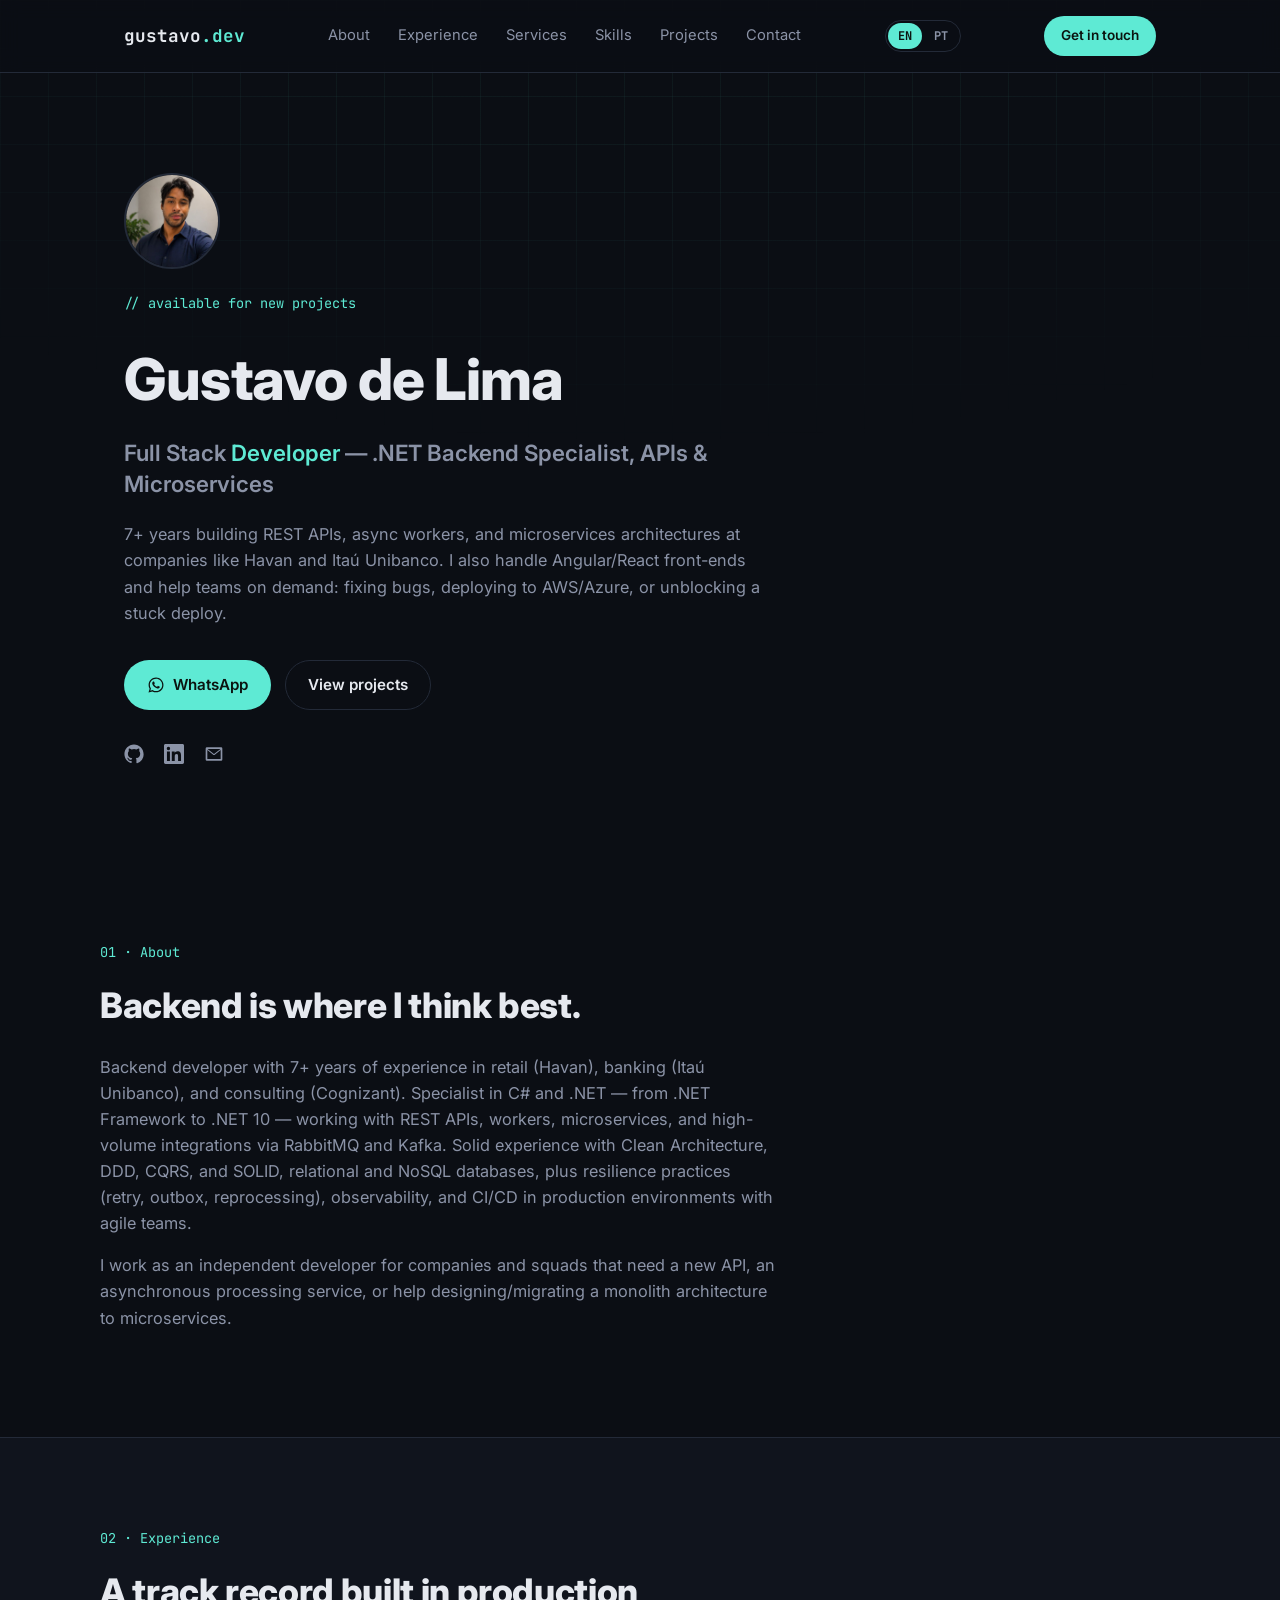
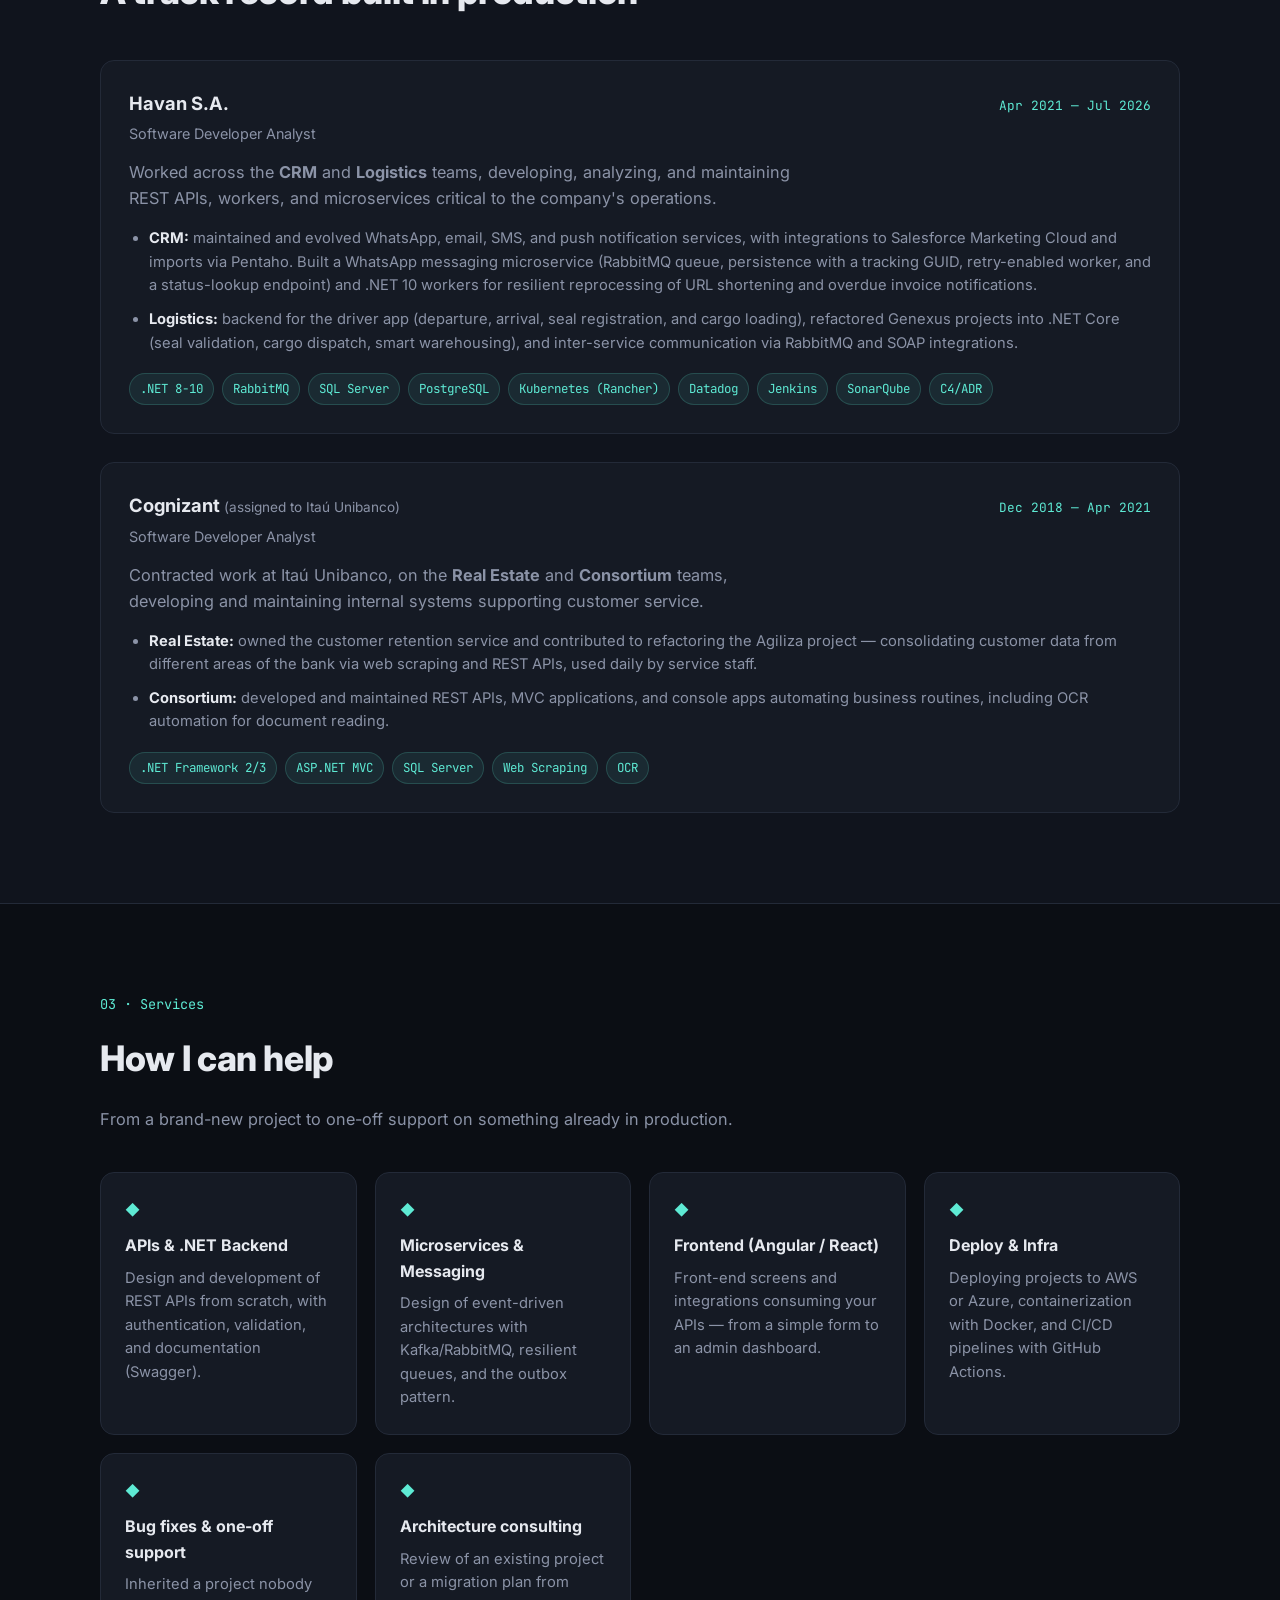
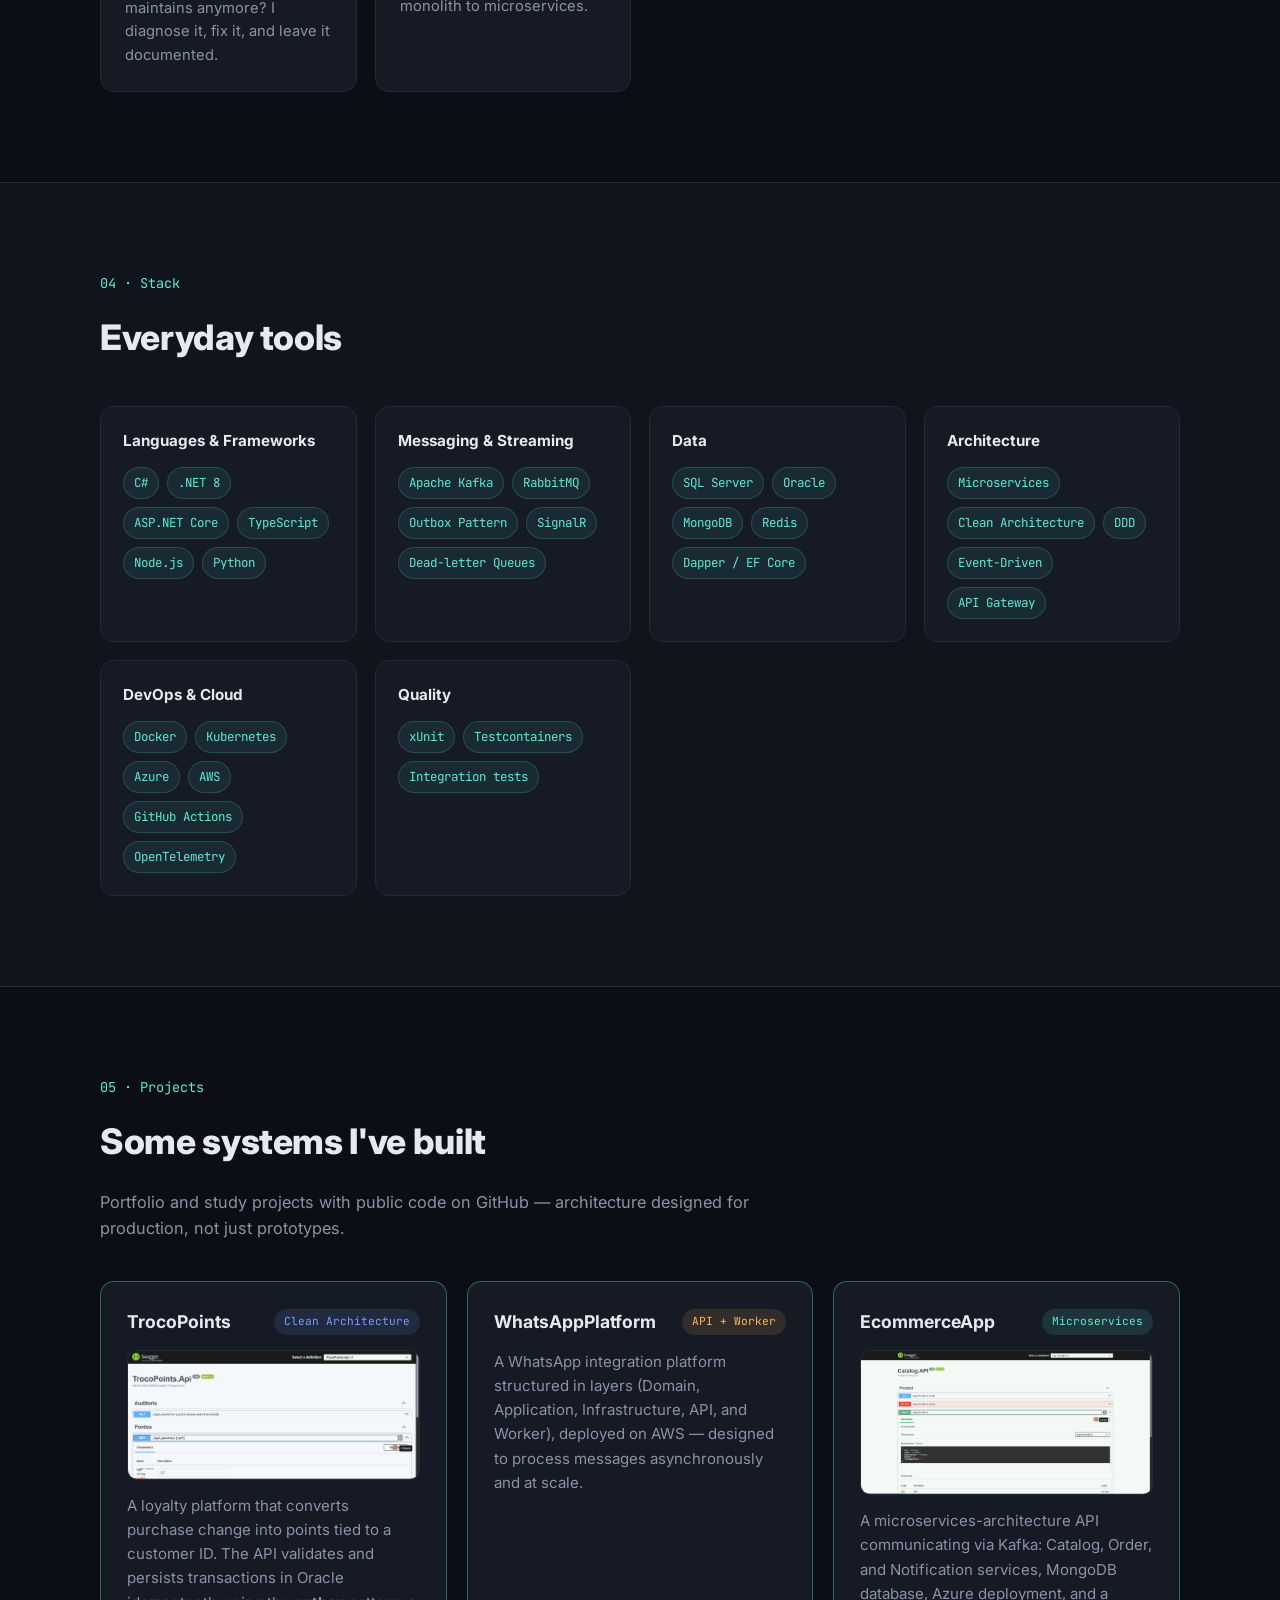
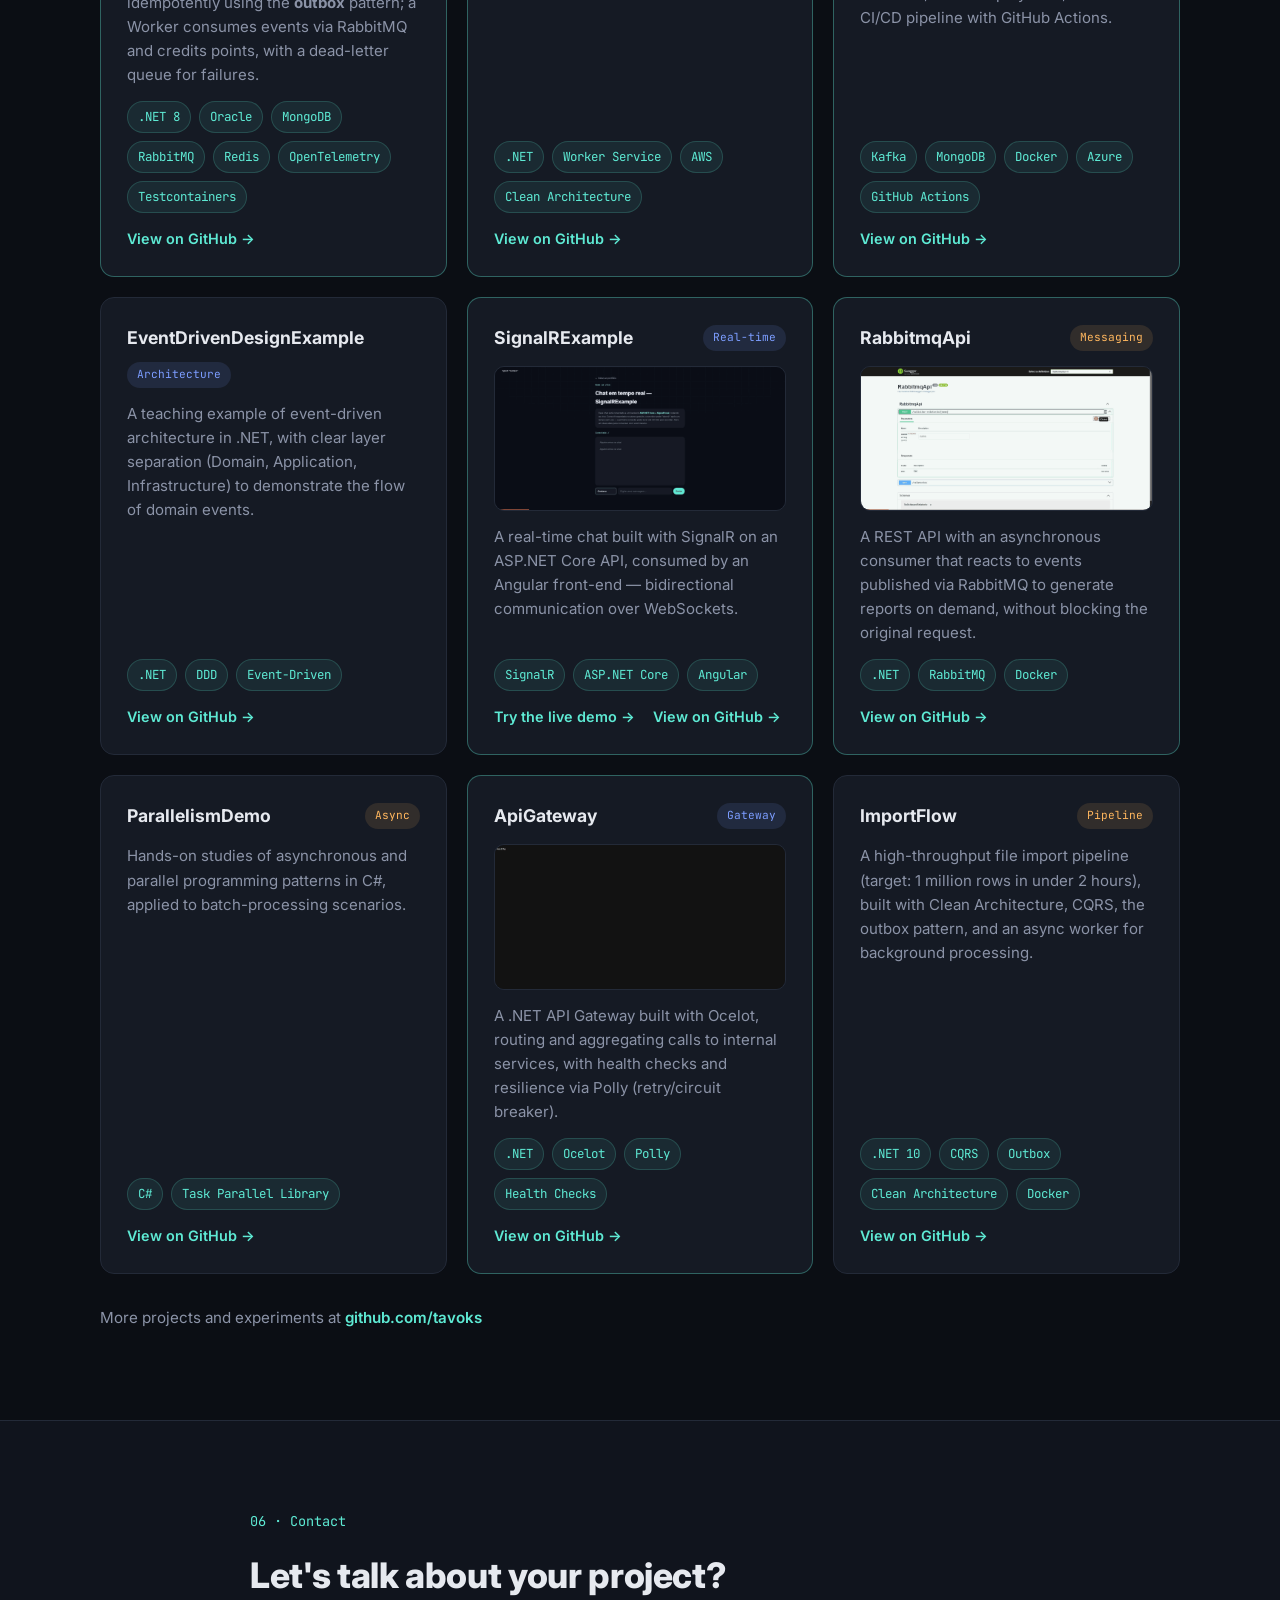
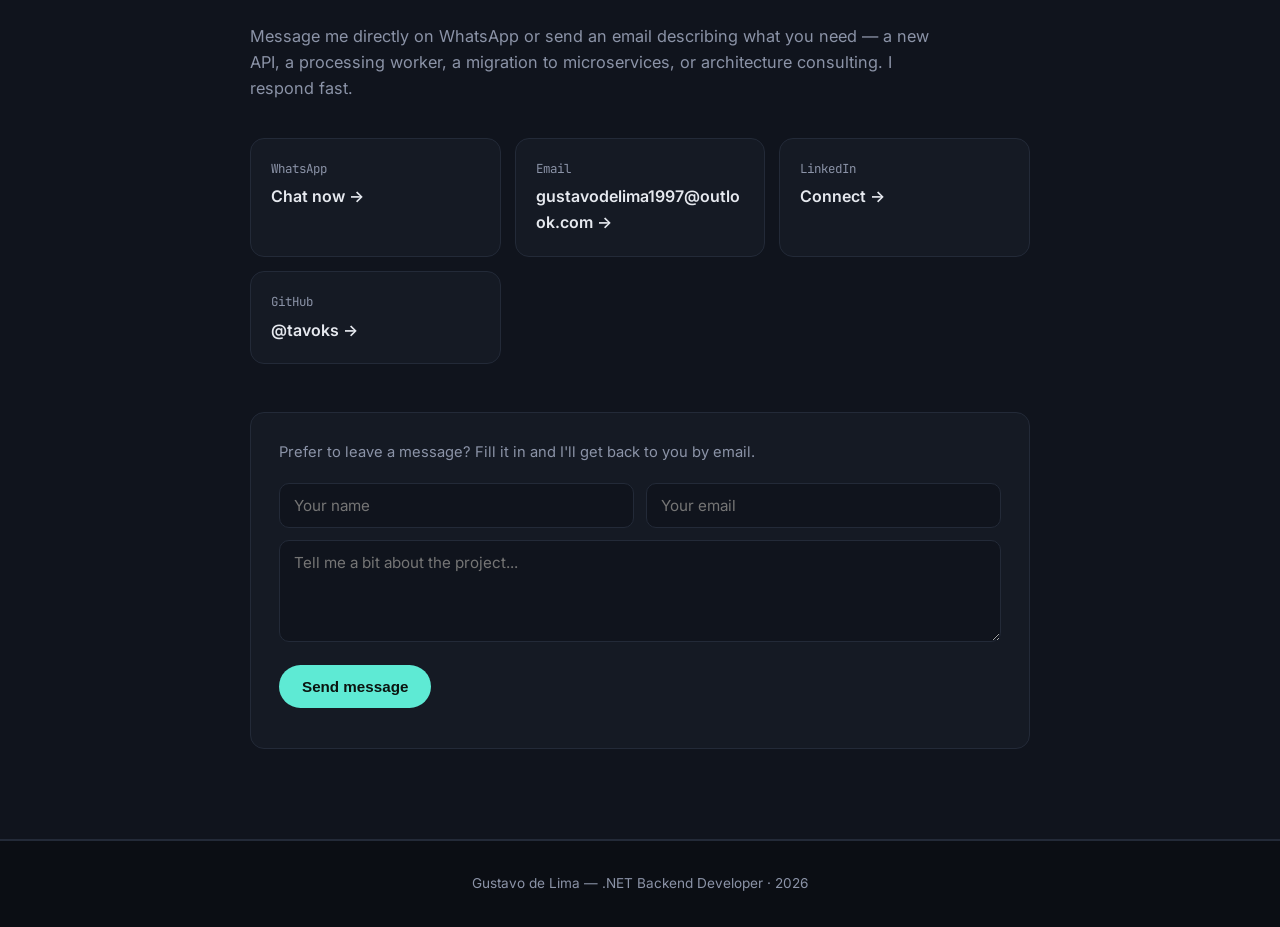
==== commit bfa0f2be: "Adiciona GIF de demonstracao do TrocoPoints (Oracle + RabbitMQ + outbox pattern)" ====
--- a/index.html
+++ b/index.html
@@ -250,6 +250,7 @@
             <h3>TrocoPoints</h3>
             <span class="tag tag-api">Clean Architecture</span>
           </div>
+          <img src="assets/trocopoints-demo.gif" alt="Transaction posted, then balance goes from not found to credited via Oracle, RabbitMQ and the outbox pattern" class="project-gif" loading="lazy">
           <p data-i18n="proj.trocoDesc">A loyalty platform that converts purchase change into points tied to a customer ID. The API validates and persists transactions in Oracle idempotently using the <strong>outbox</strong> pattern; a Worker consumes events via RabbitMQ and credits points, with a dead-letter queue for failures.</p>
           <div class="chips">
             <span class="chip">.NET 8</span><span class="chip">Oracle</span><span class="chip">MongoDB</span><span class="chip">RabbitMQ</span><span class="chip">Redis</span><span class="chip">OpenTelemetry</span><span class="chip">Testcontainers</span>
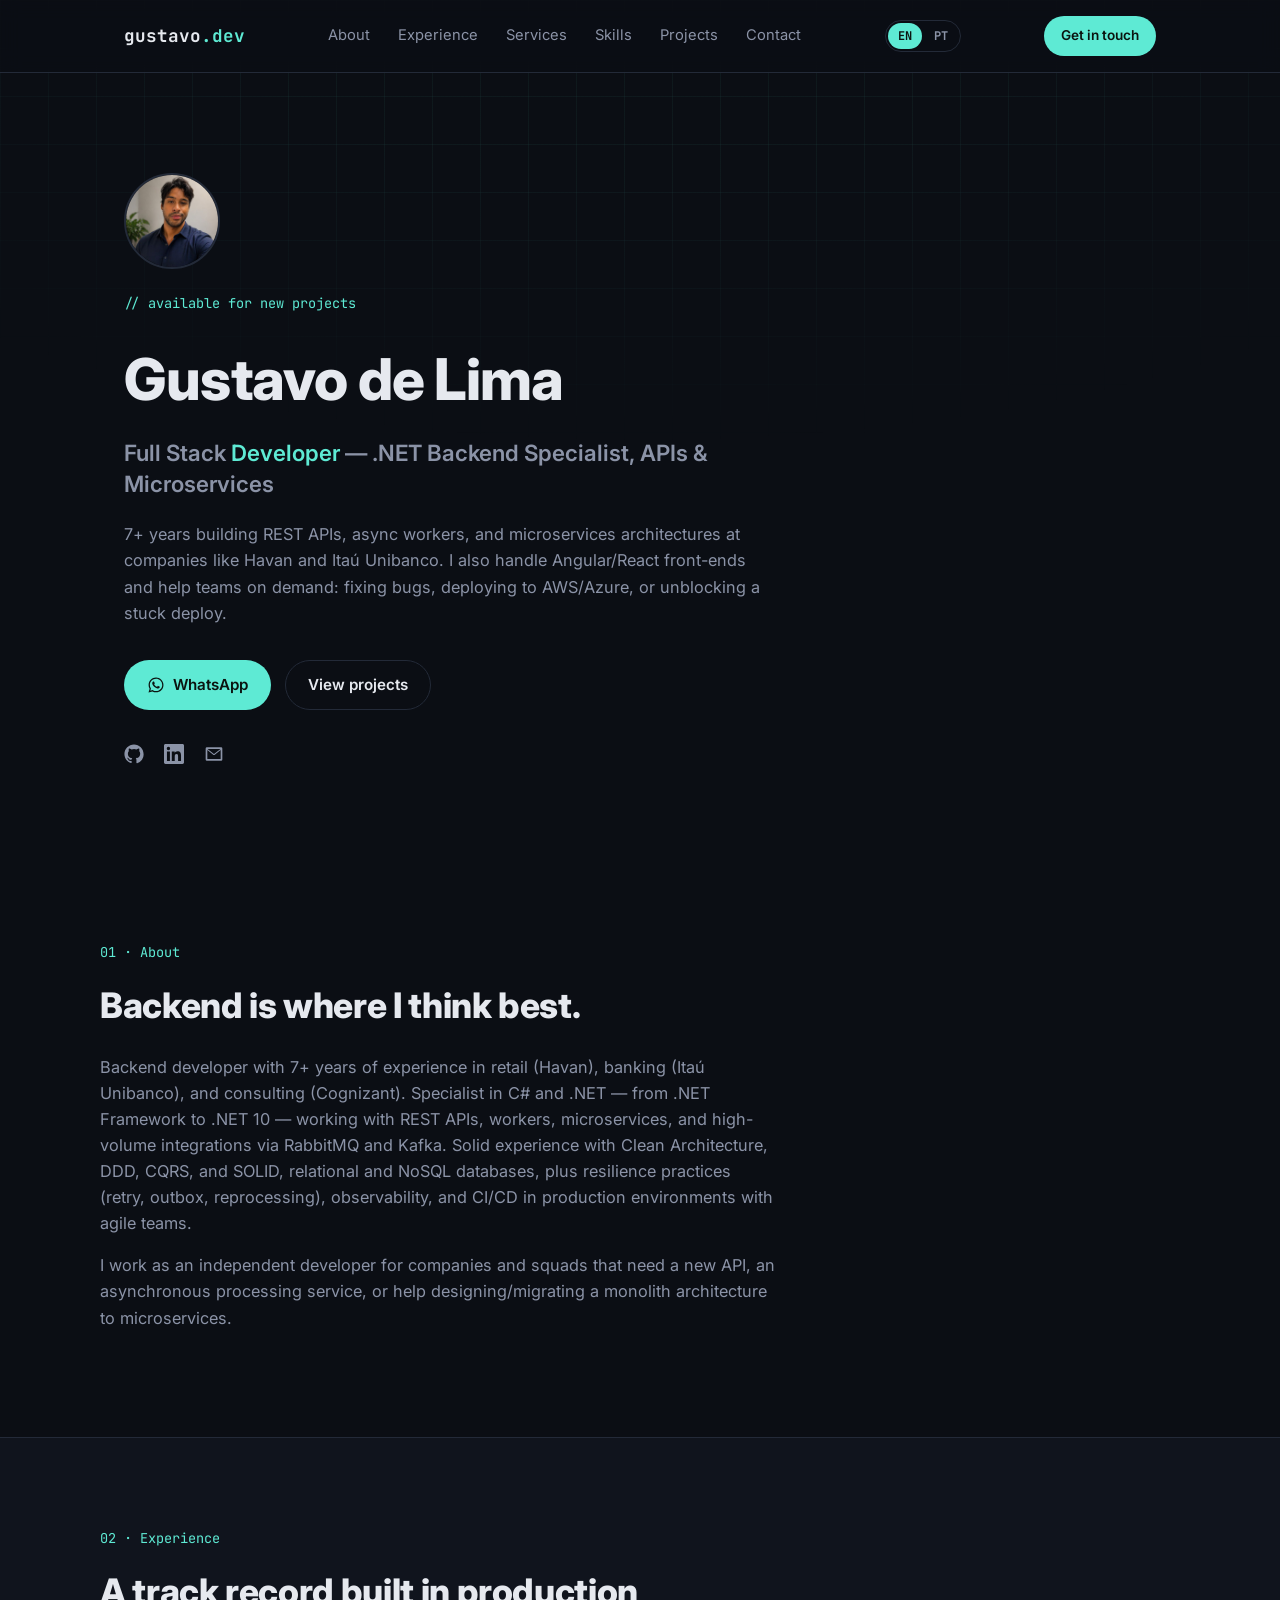
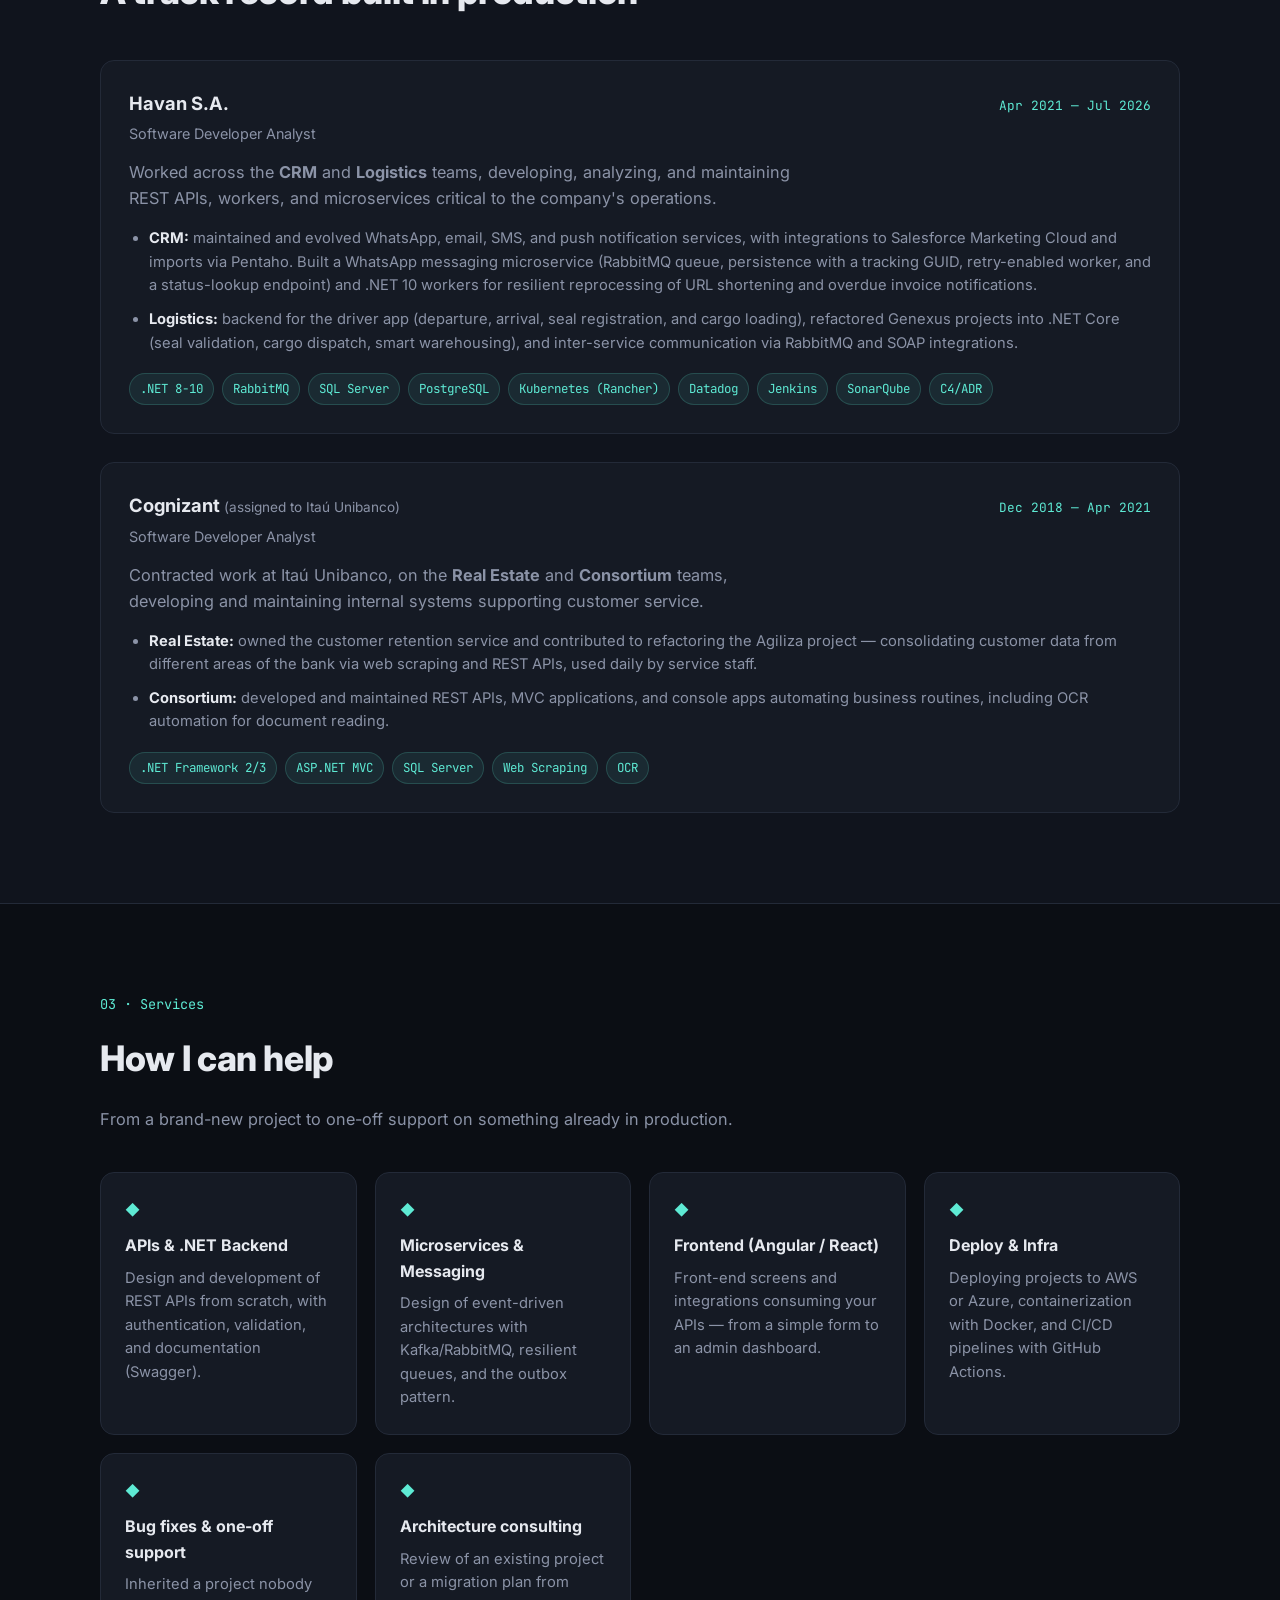
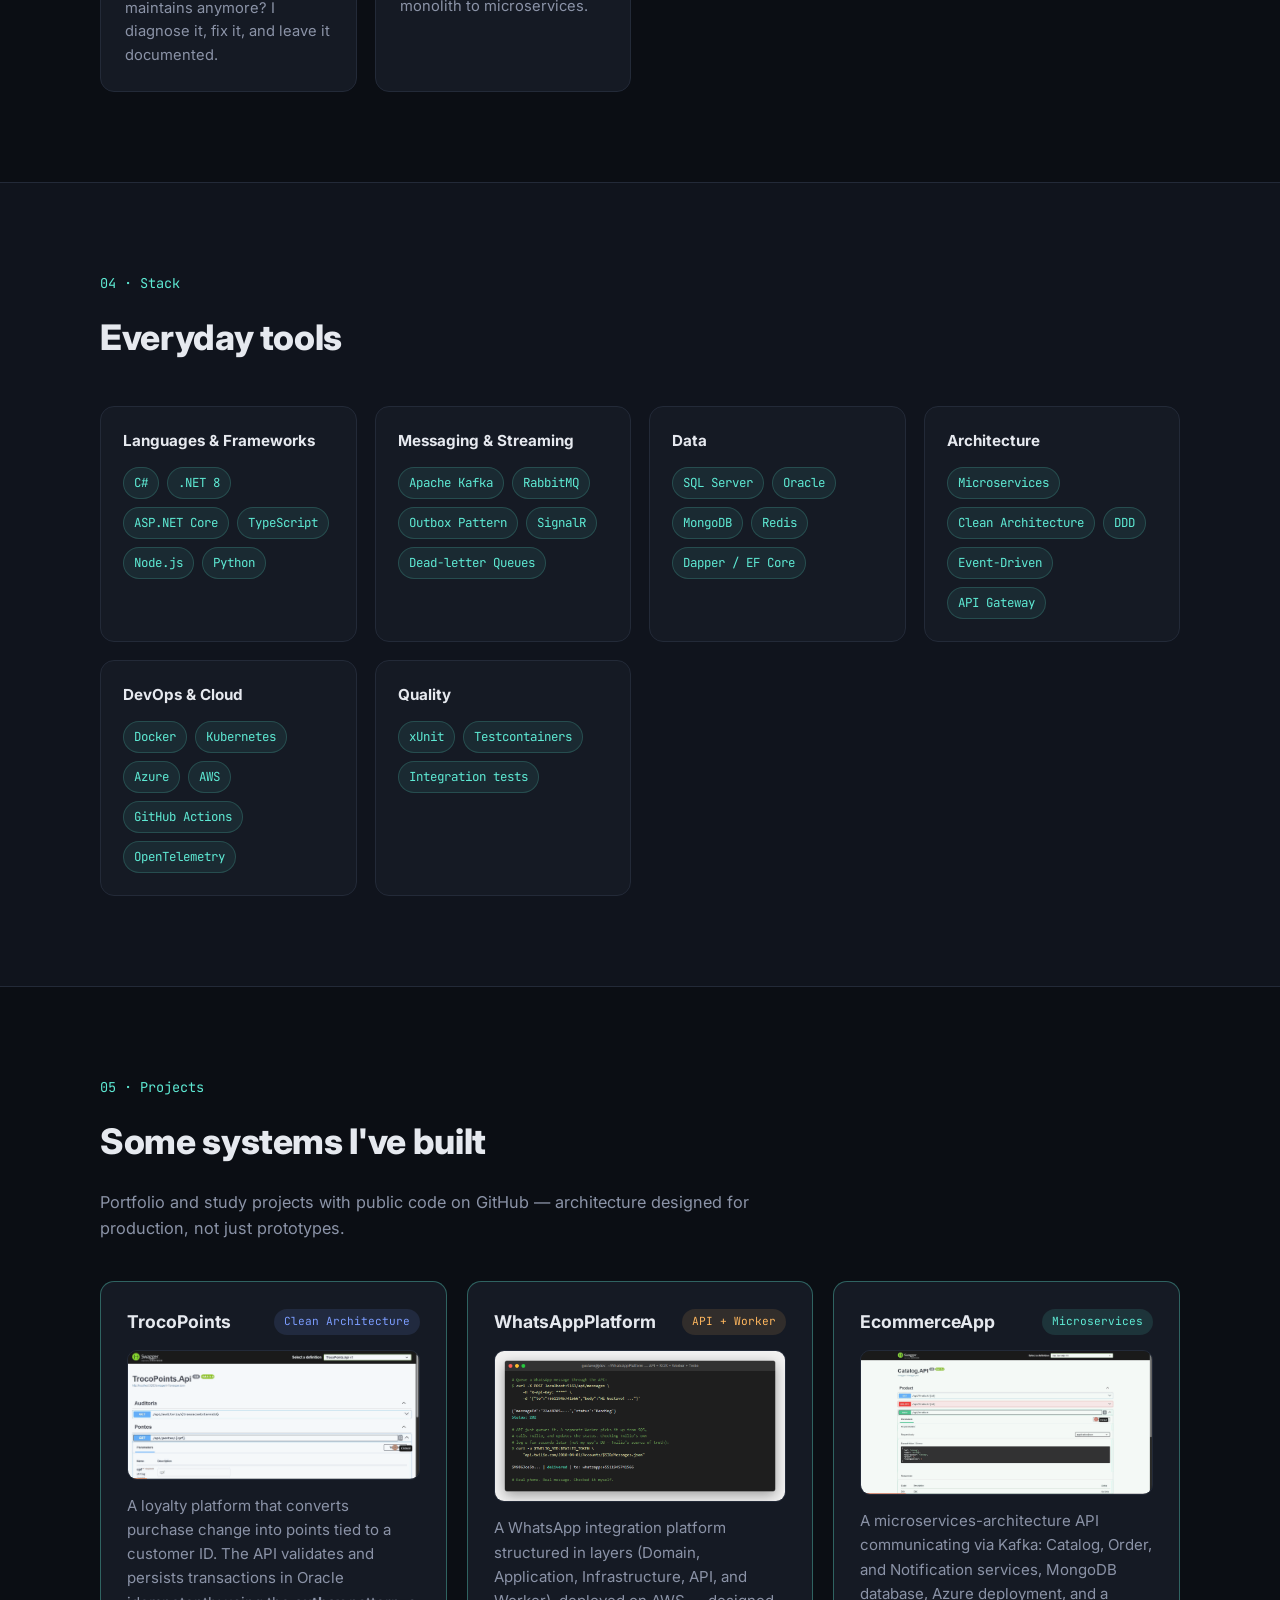
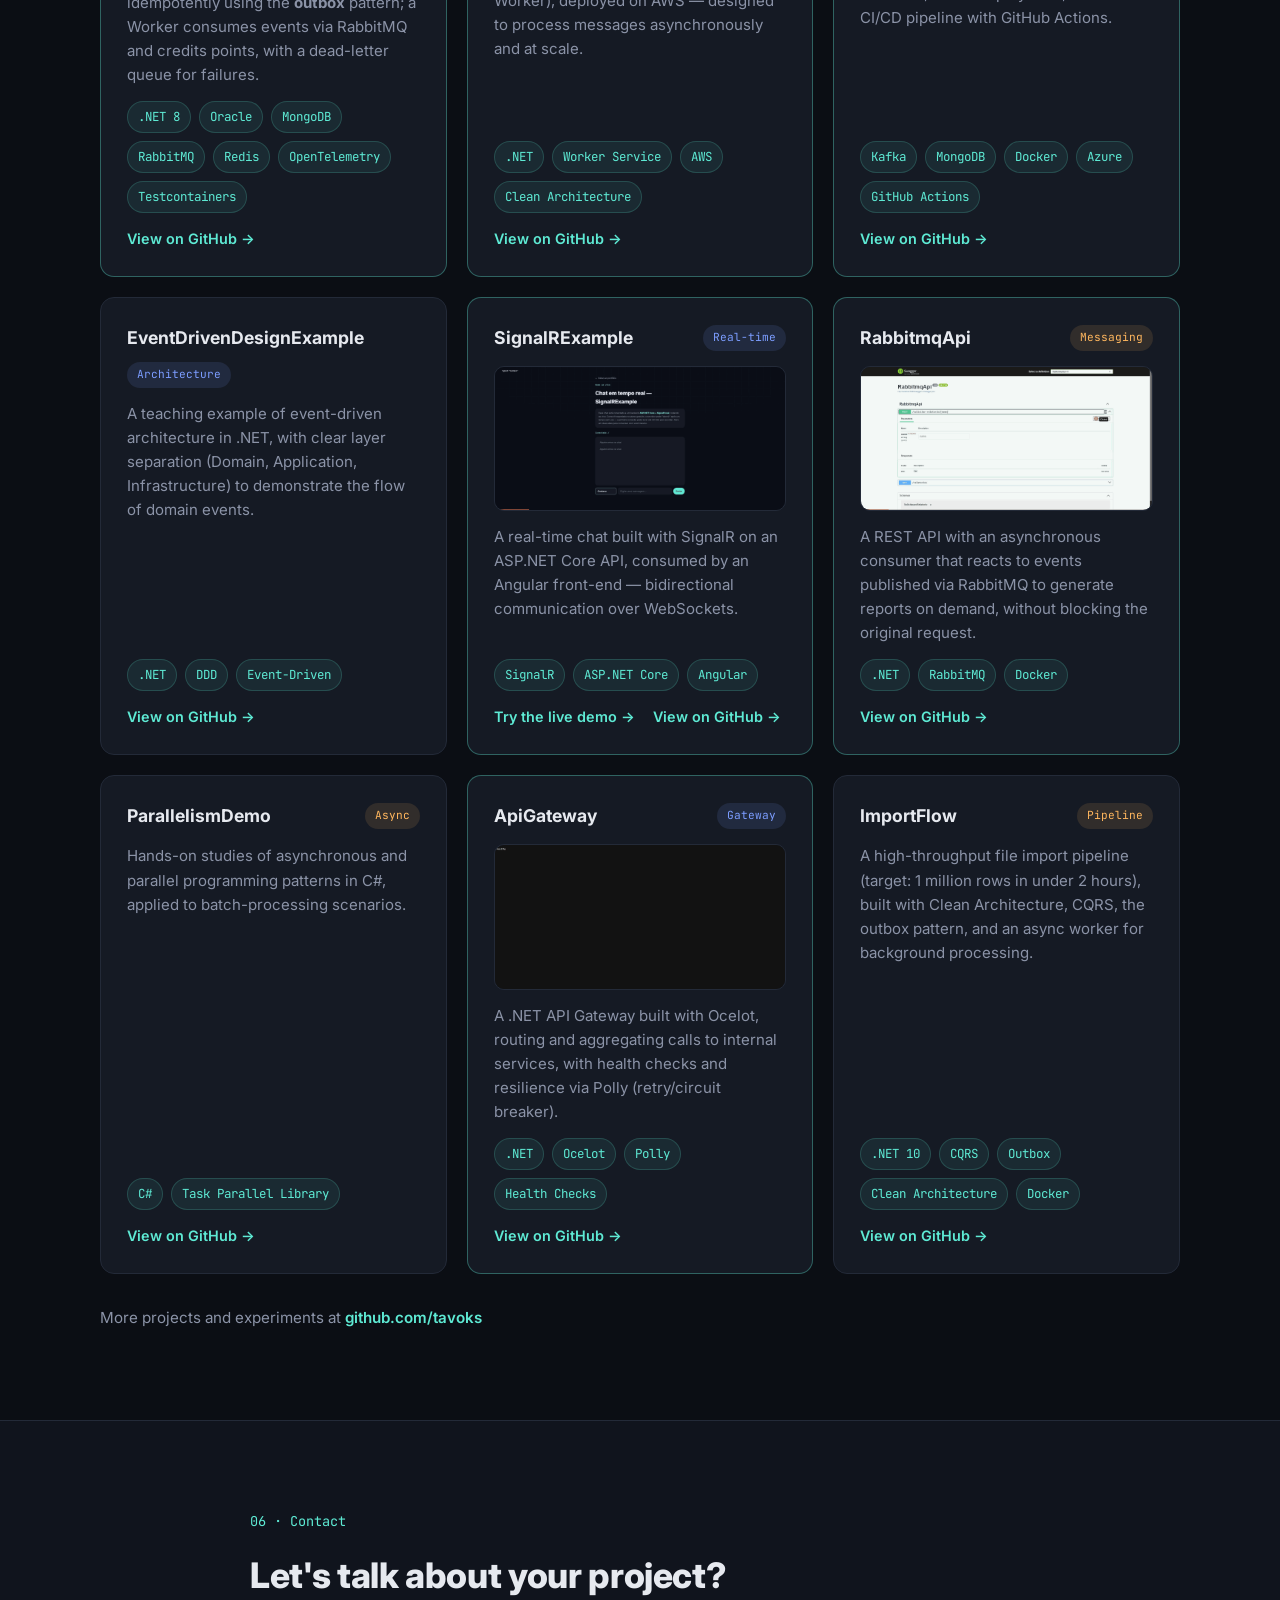
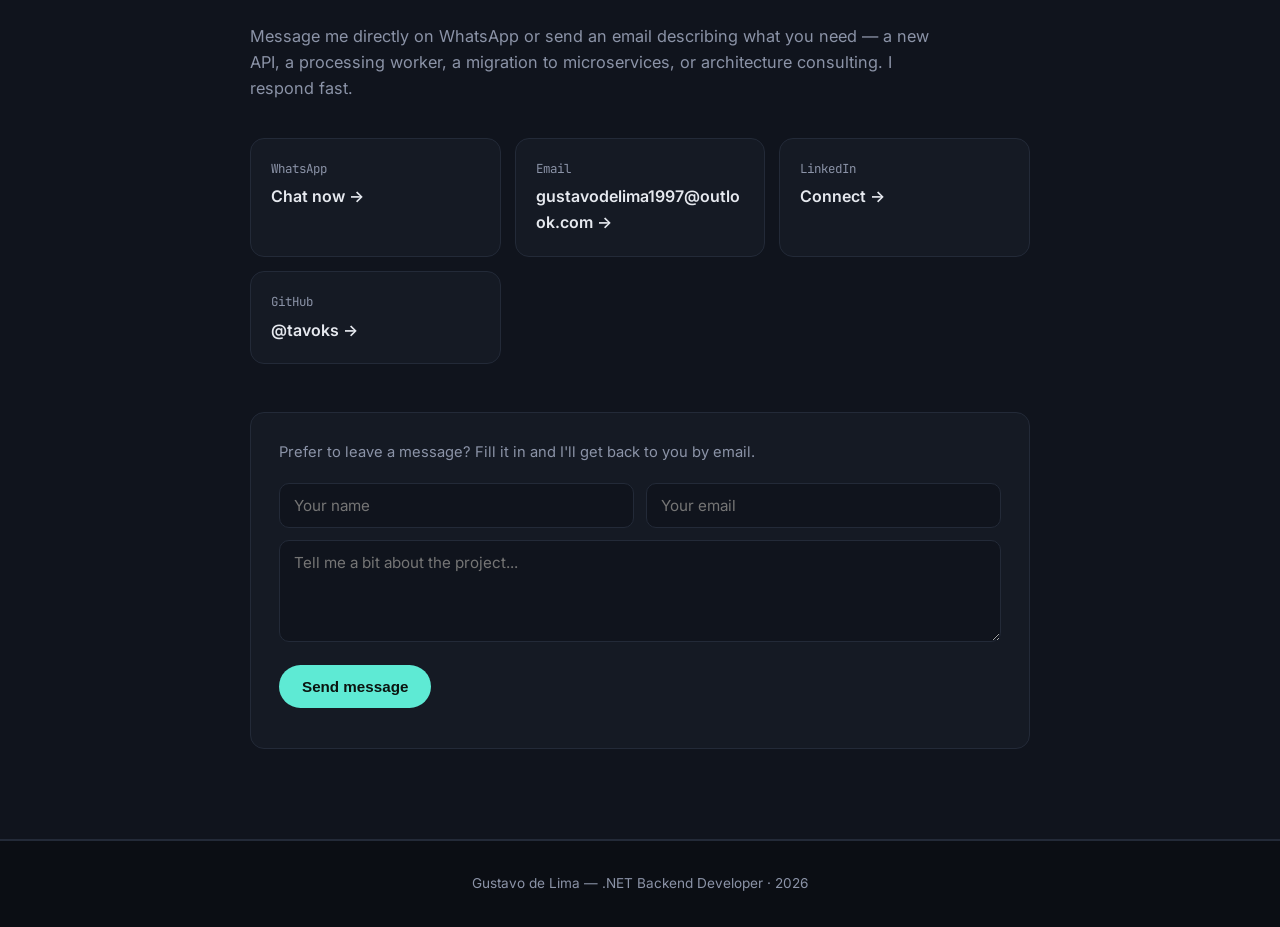
==== commit 5d36547b: "Adiciona demo real do WhatsAppPlatform (API + SQS + Worker + Twilio) Co-Authored-By: Claude Sonnet 5" ====
--- a/index.html
+++ b/index.html
@@ -263,6 +263,7 @@
             <h3>WhatsAppPlatform</h3>
             <span class="tag tag-worker">API + Worker</span>
           </div>
+          <img src="assets/whatsapp-demo-terminal.png" alt="Message queued via the API, processed by the worker, delivered on real WhatsApp, verified against Twilio's own logs" class="project-gif" loading="lazy">
           <p data-i18n="proj.whatsappDesc">A WhatsApp integration platform structured in layers (Domain, Application, Infrastructure, API, and Worker), deployed on AWS — designed to process messages asynchronously and at scale.</p>
           <div class="chips">
             <span class="chip">.NET</span><span class="chip">Worker Service</span><span class="chip">AWS</span><span class="chip">Clean Architecture</span>
